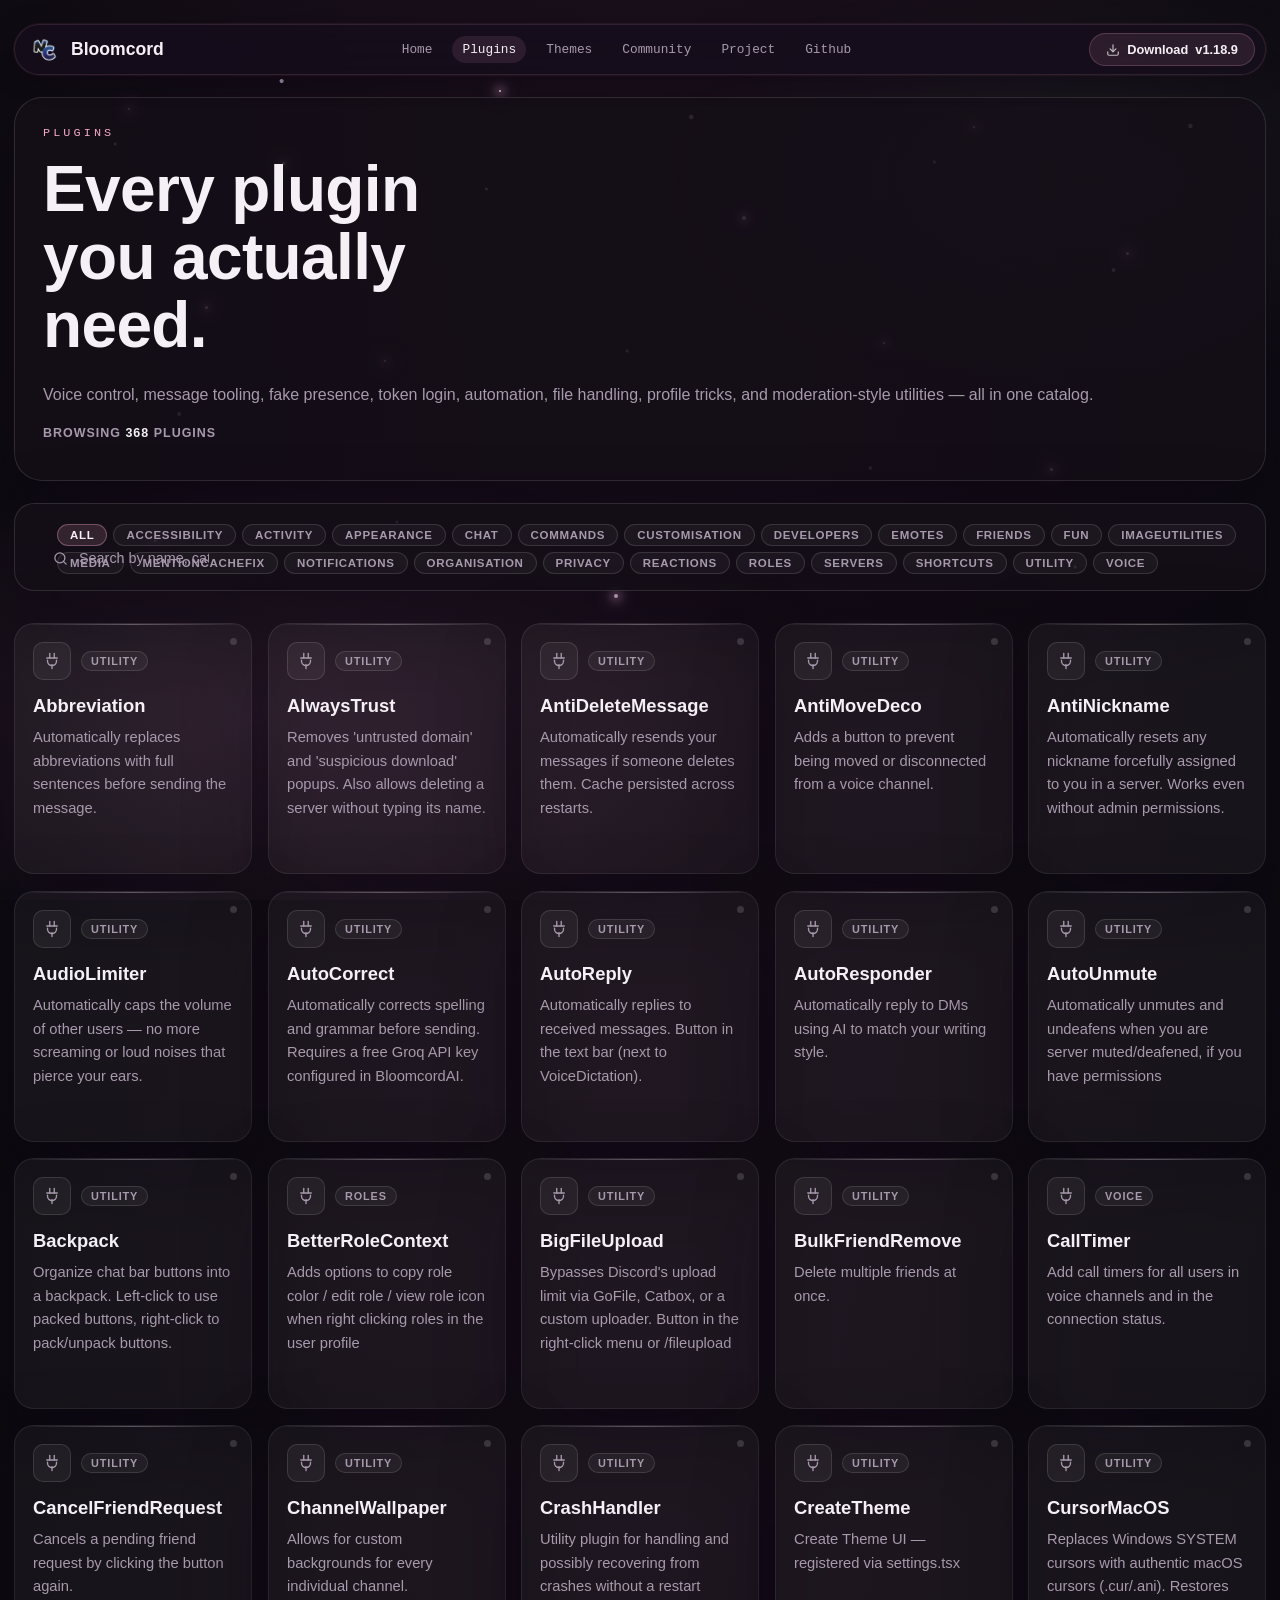
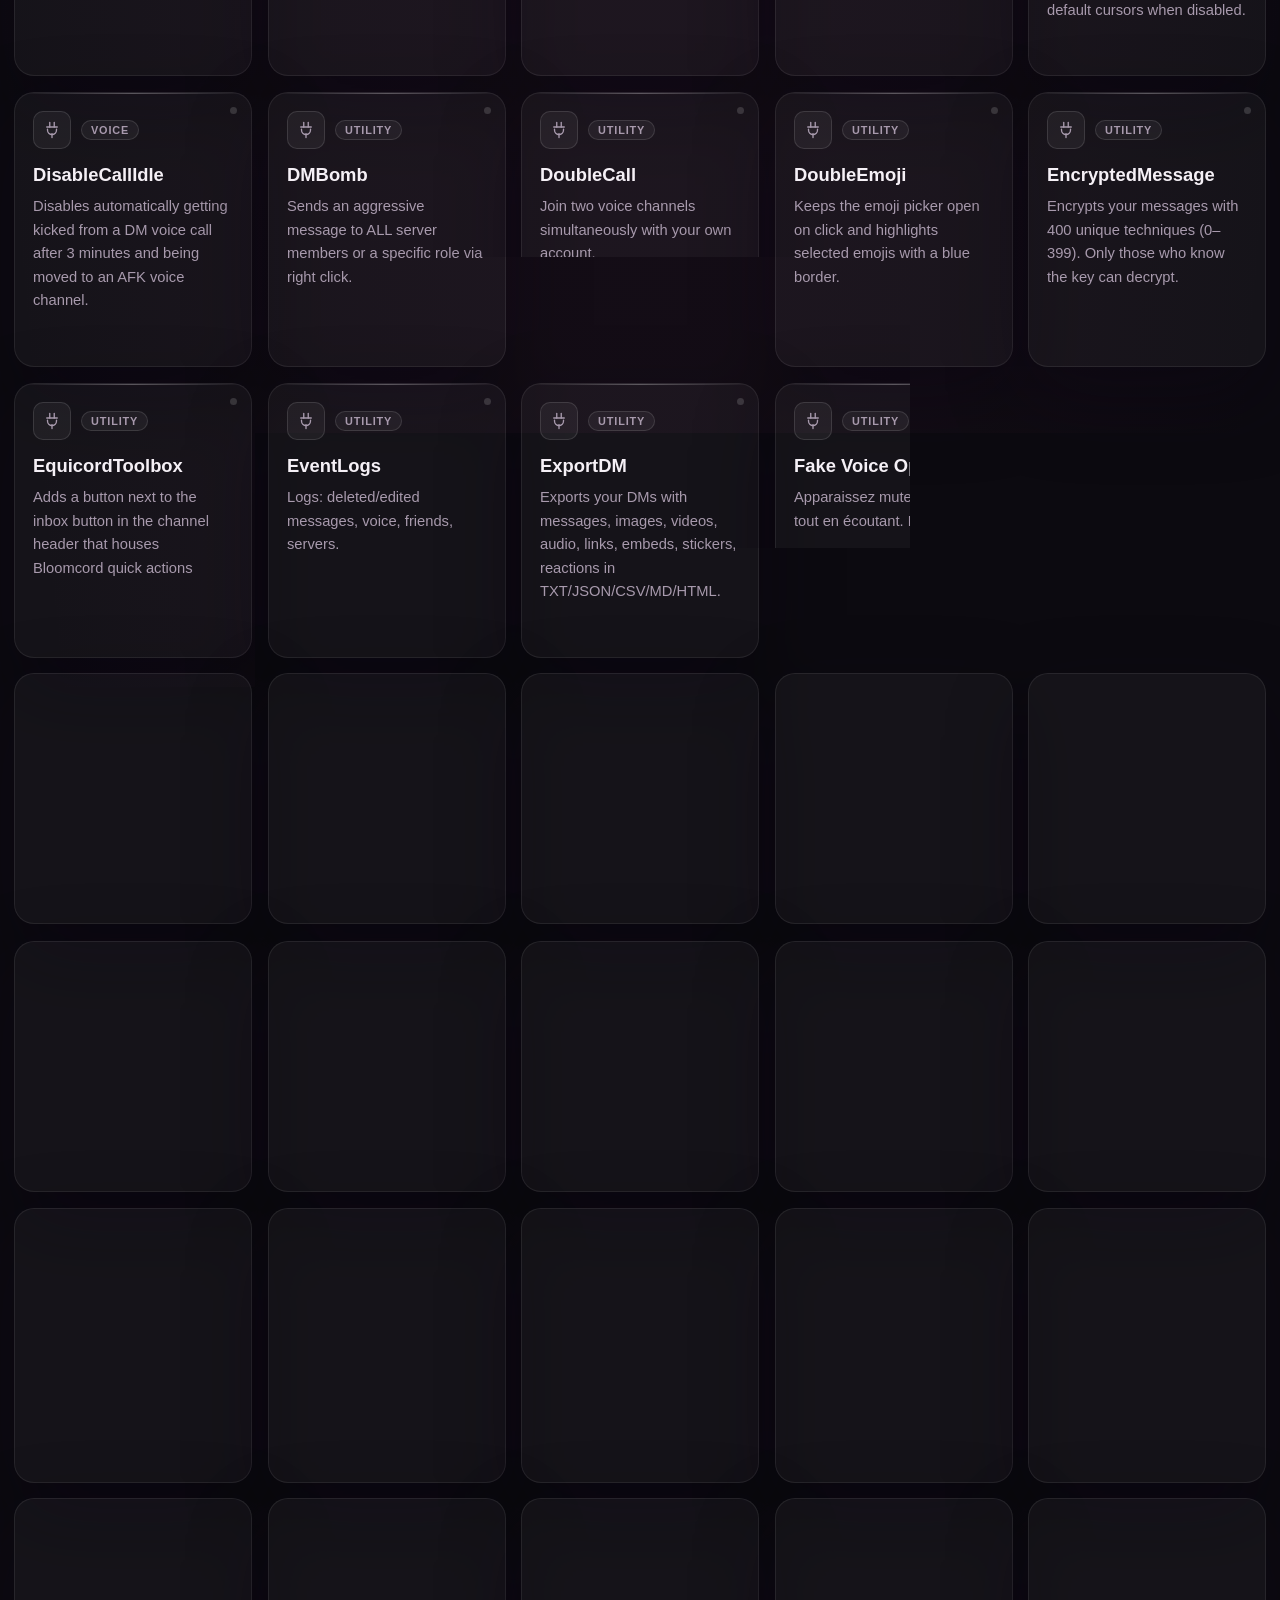
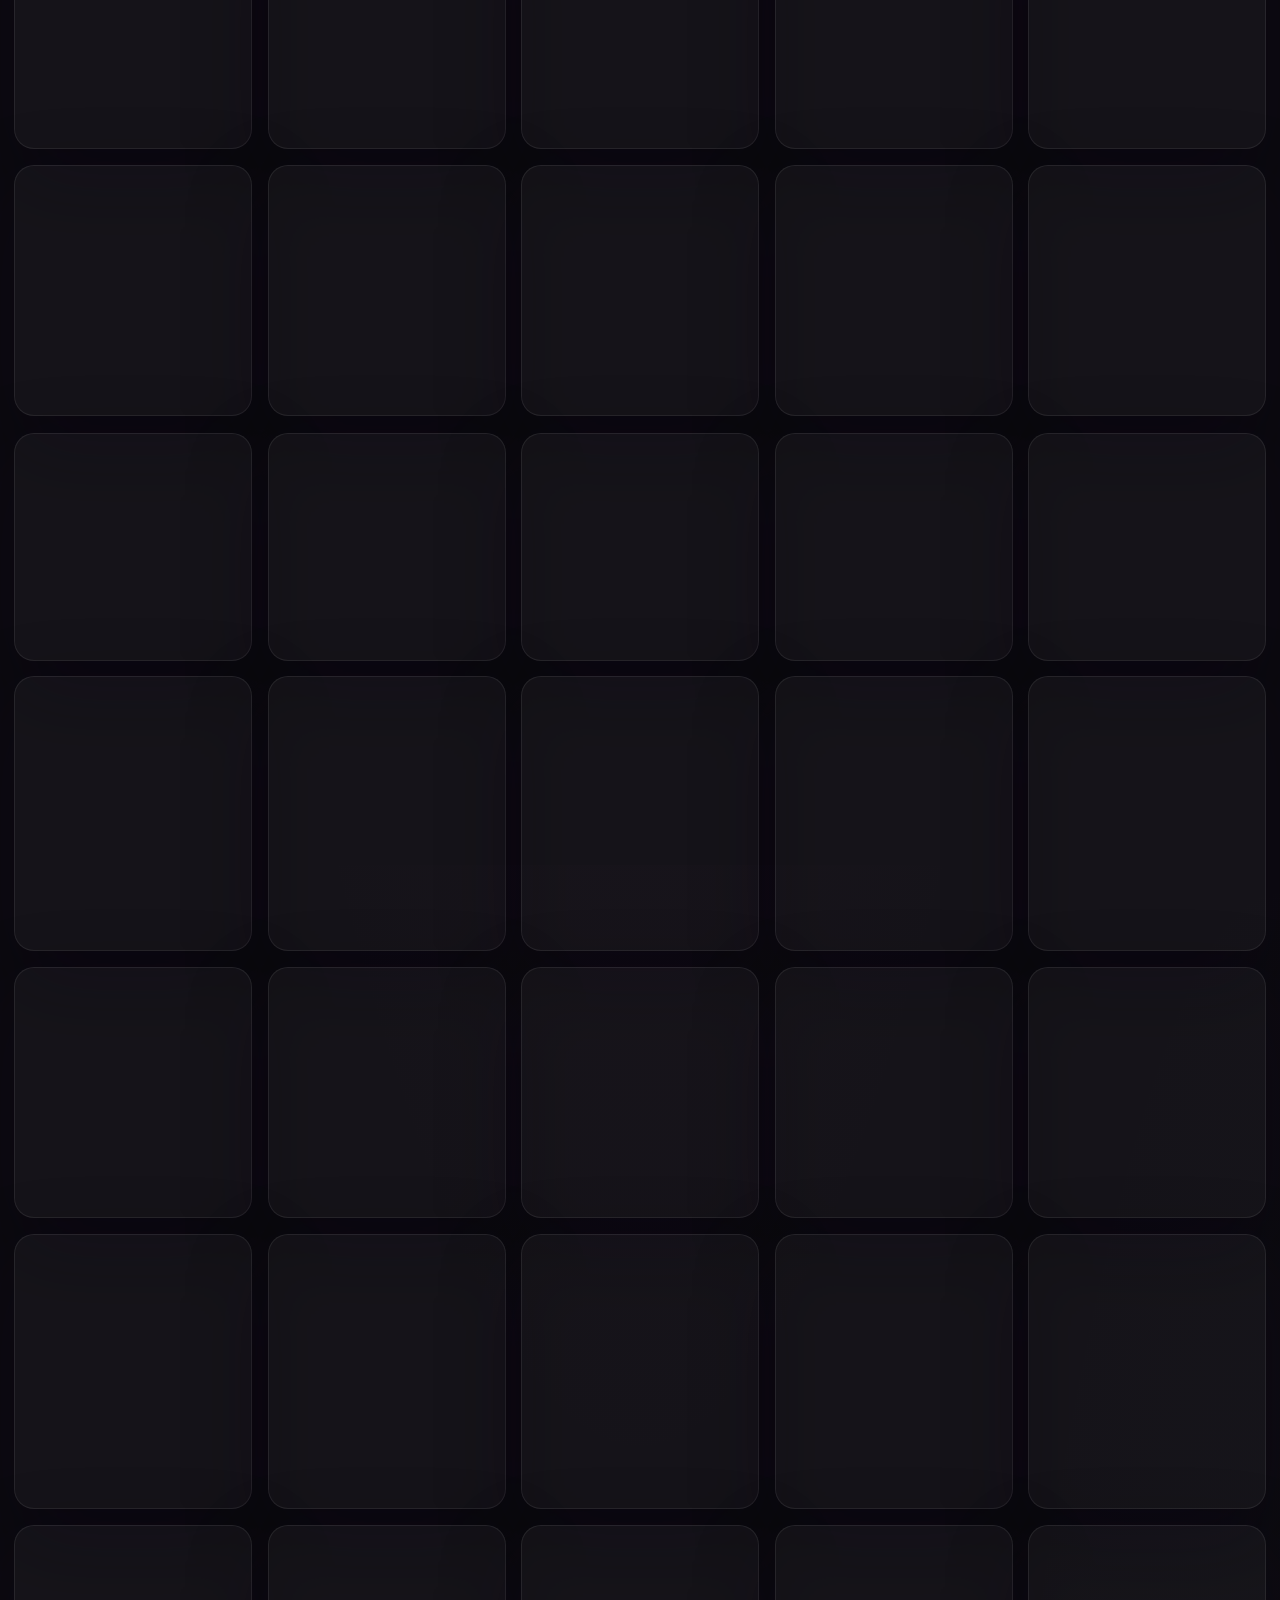
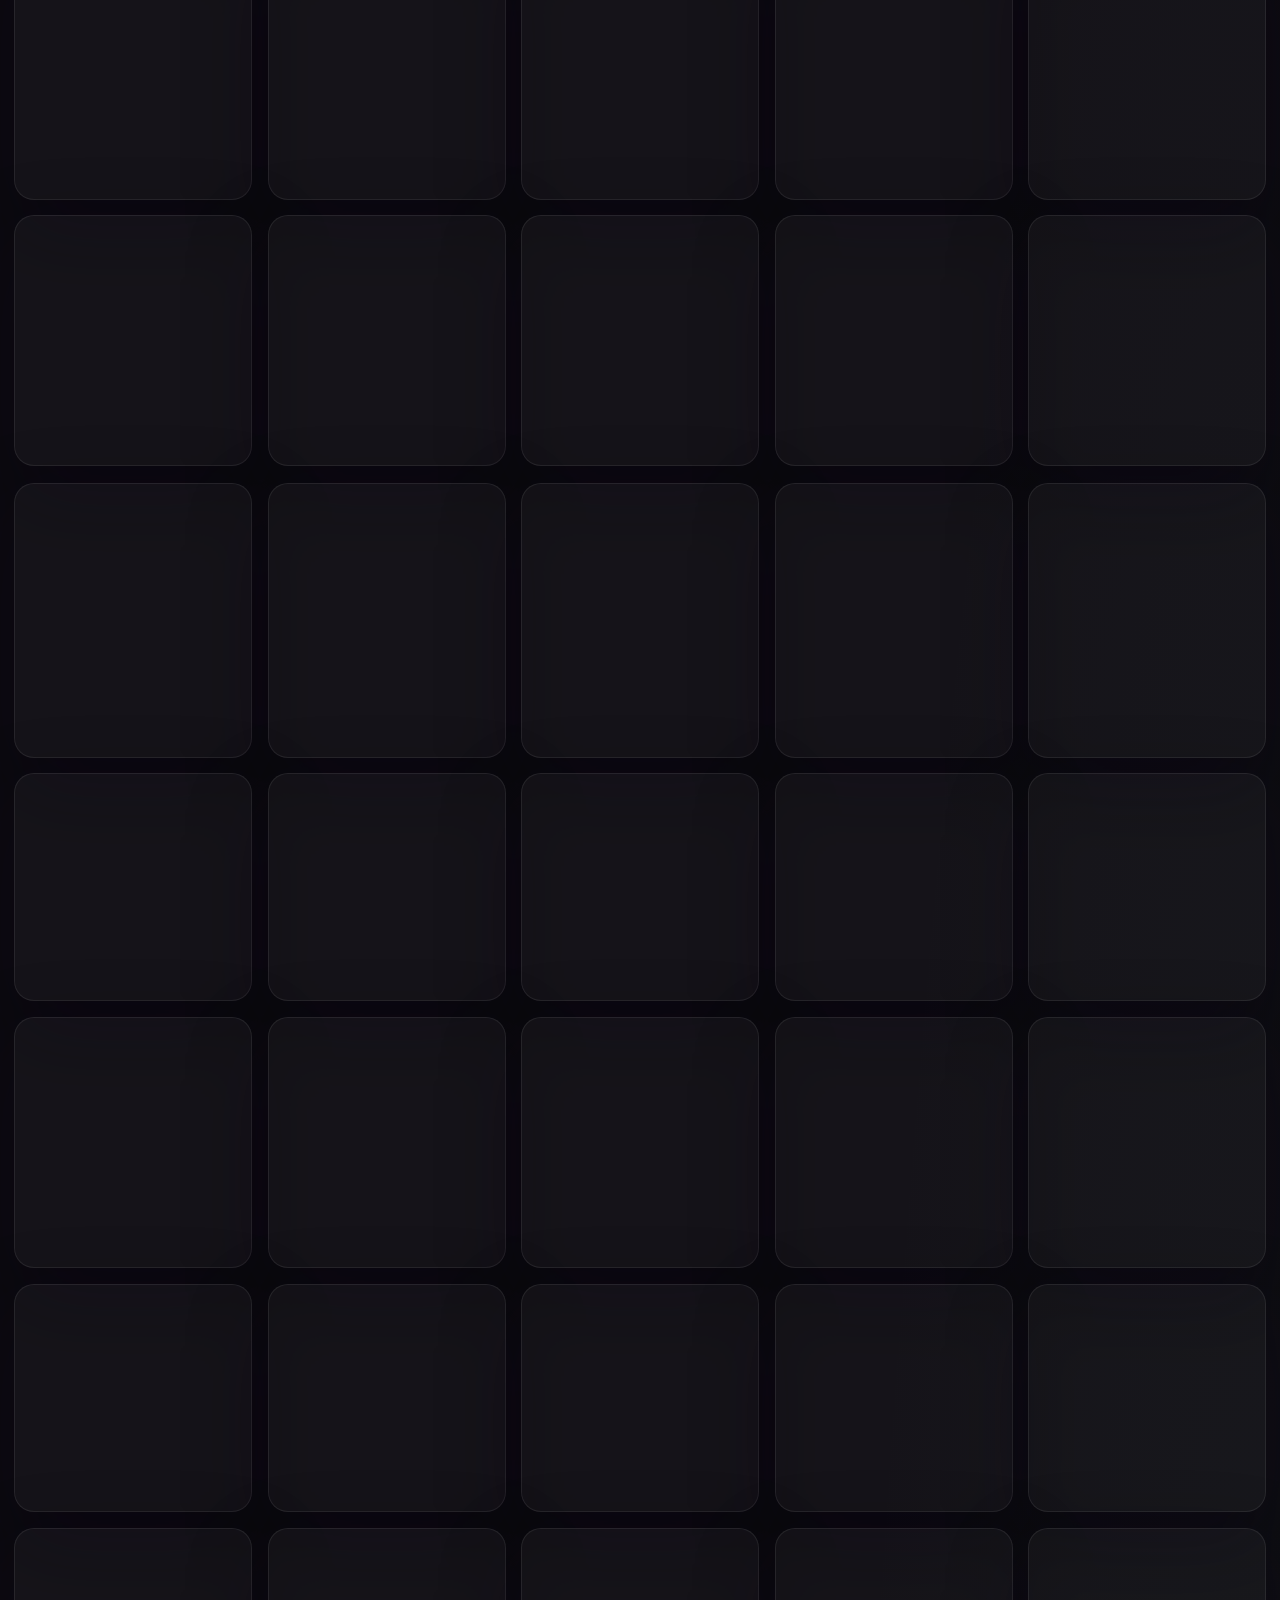
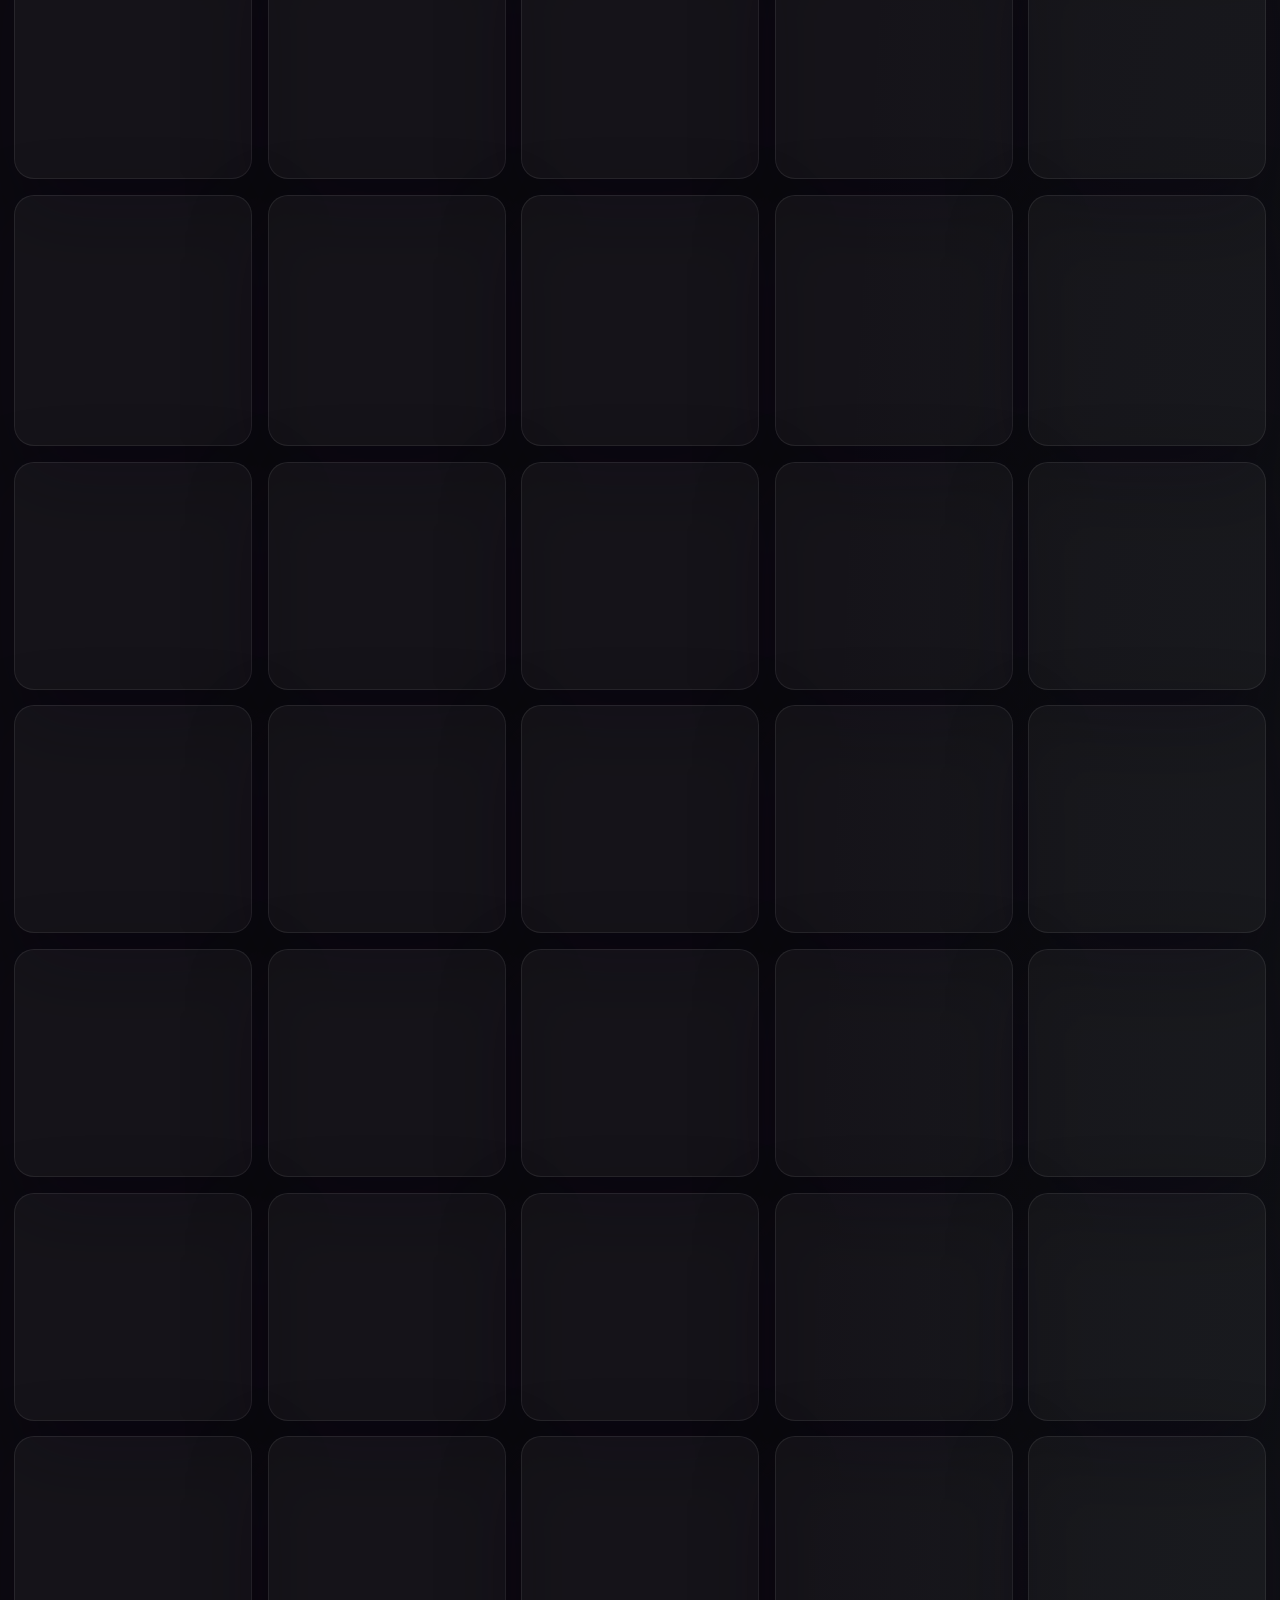
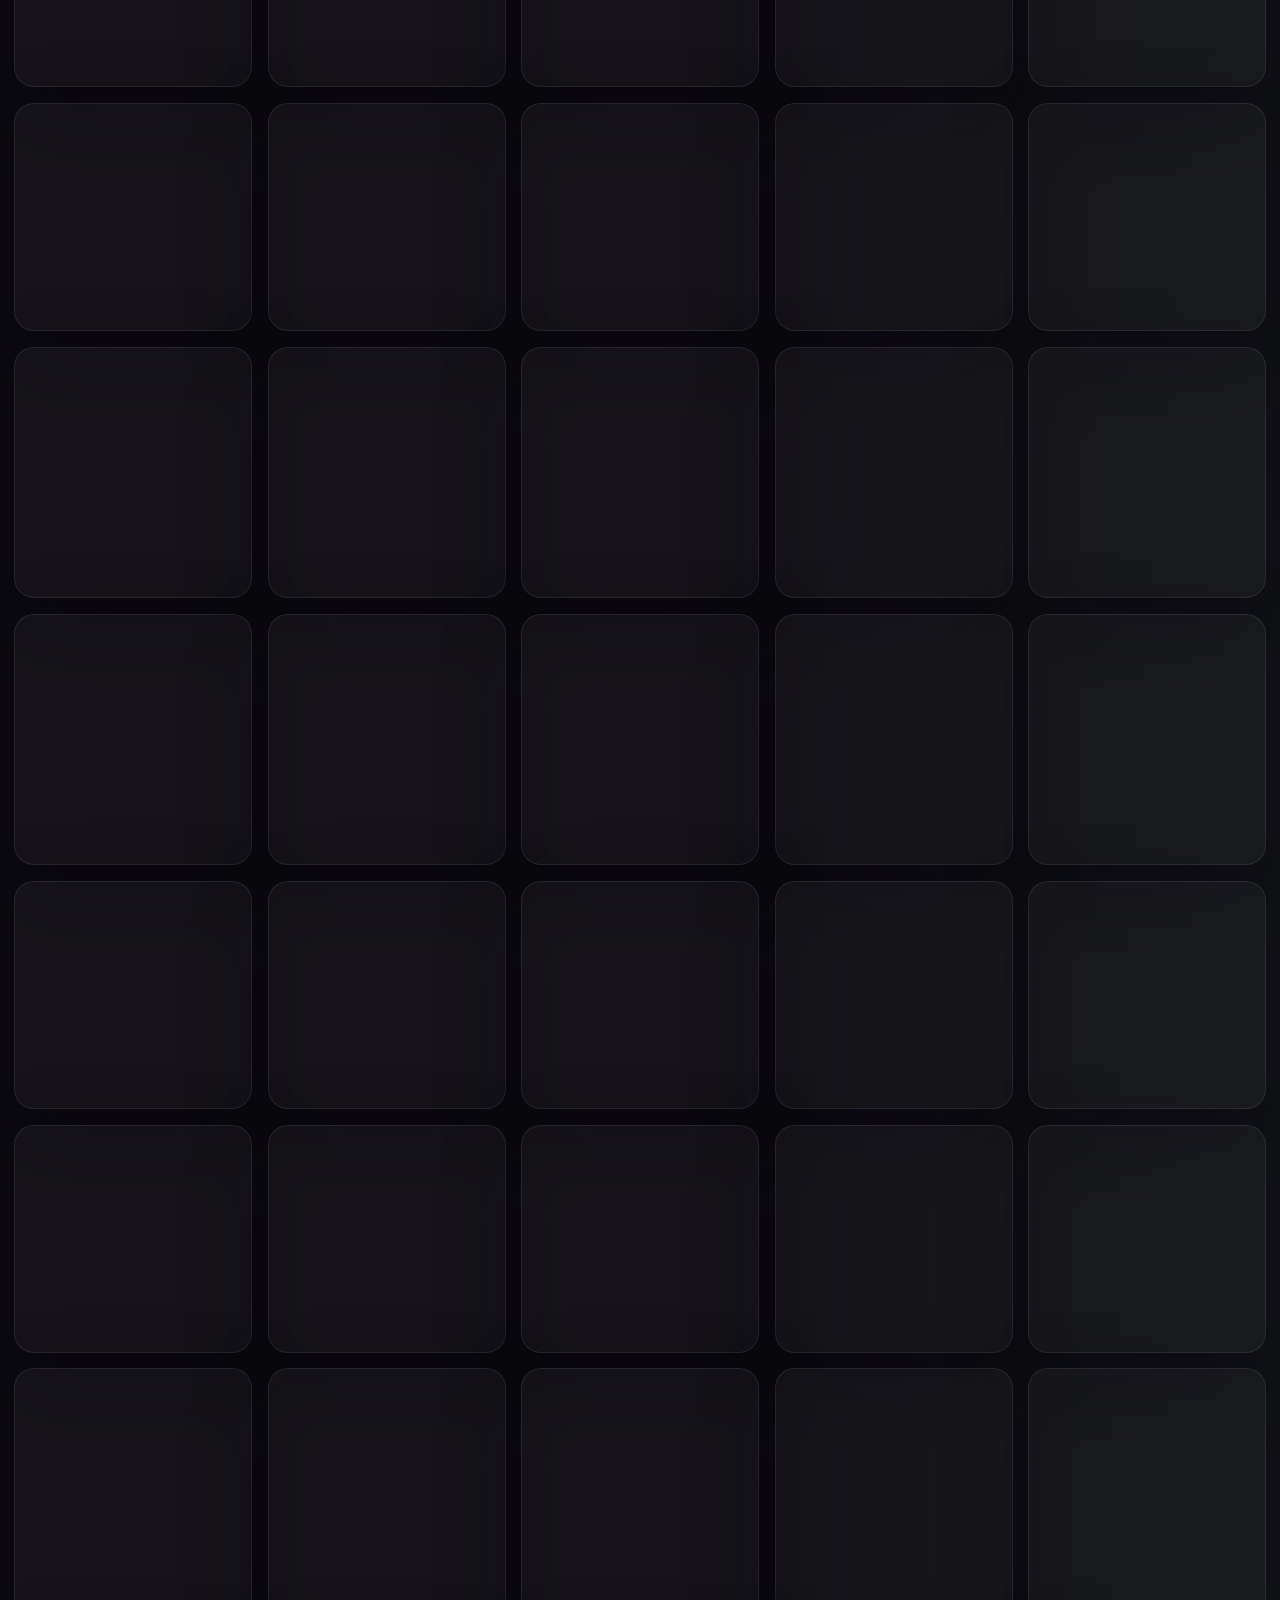
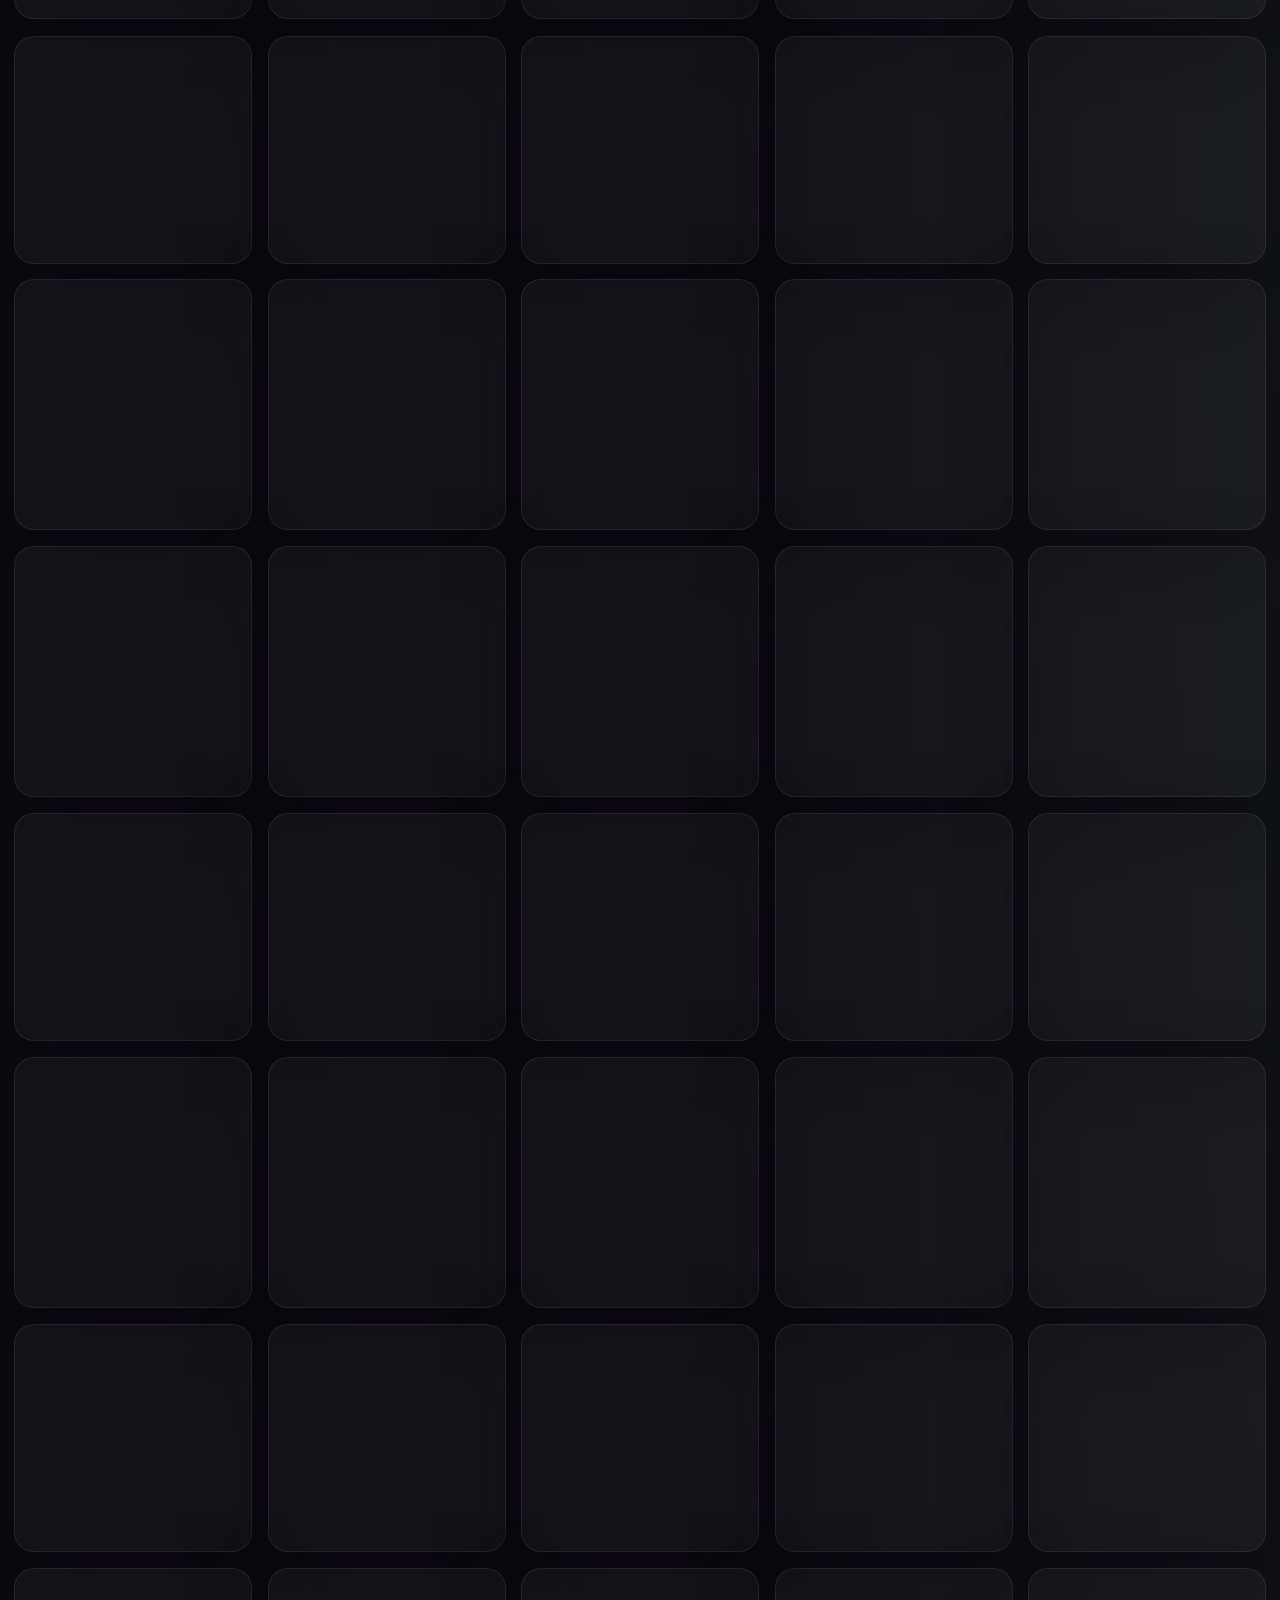
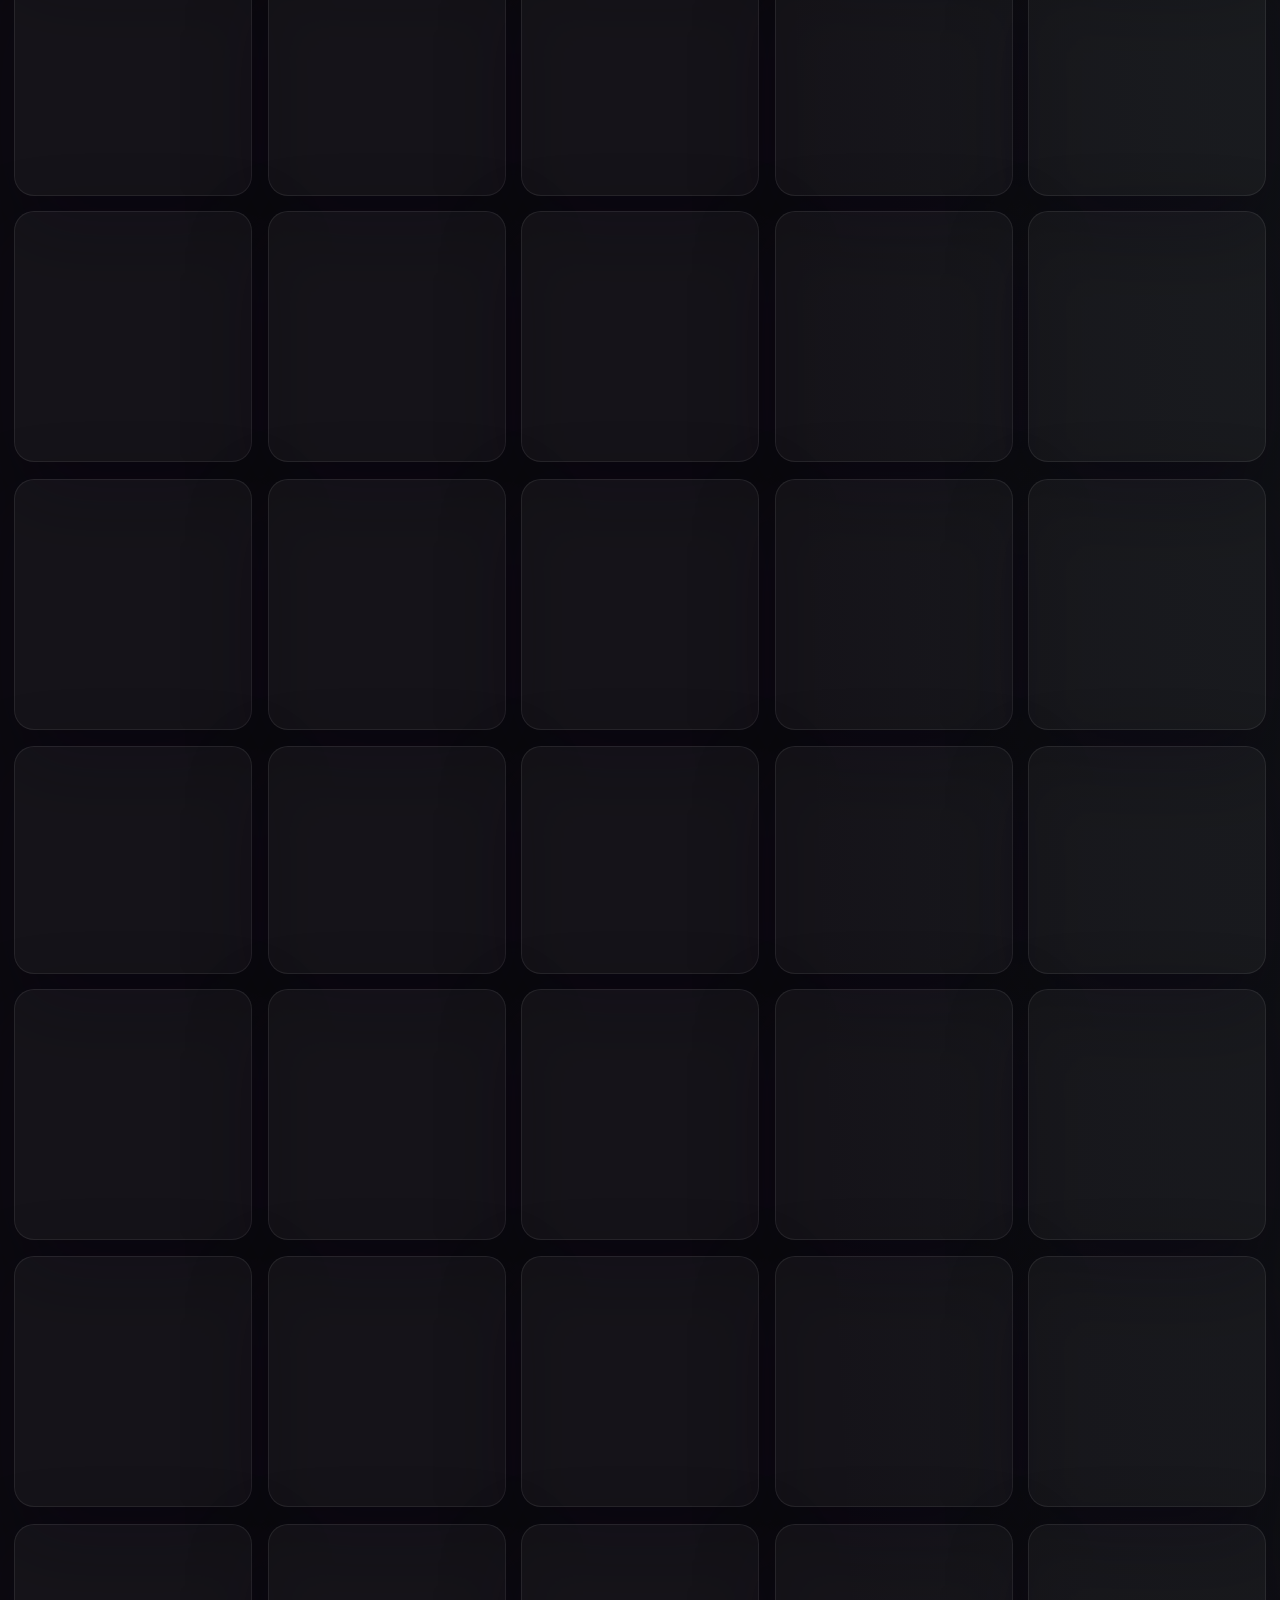
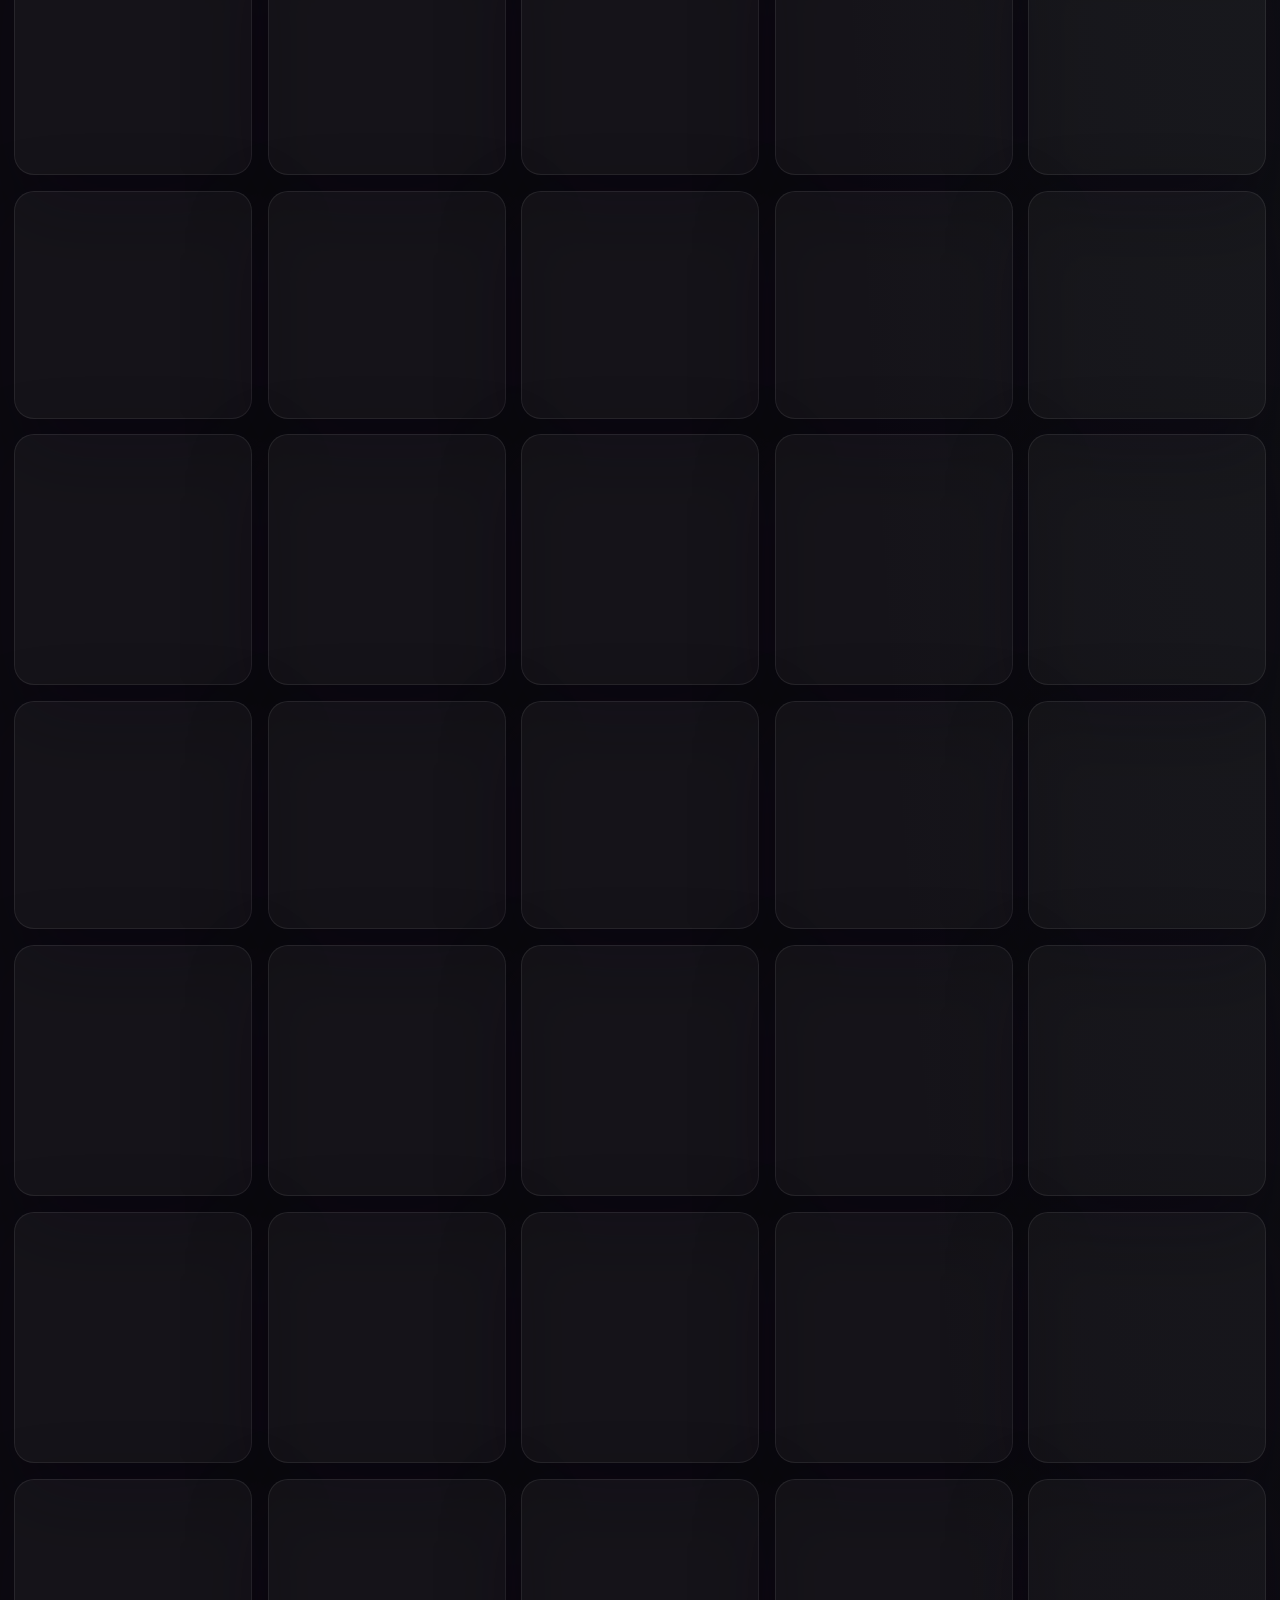
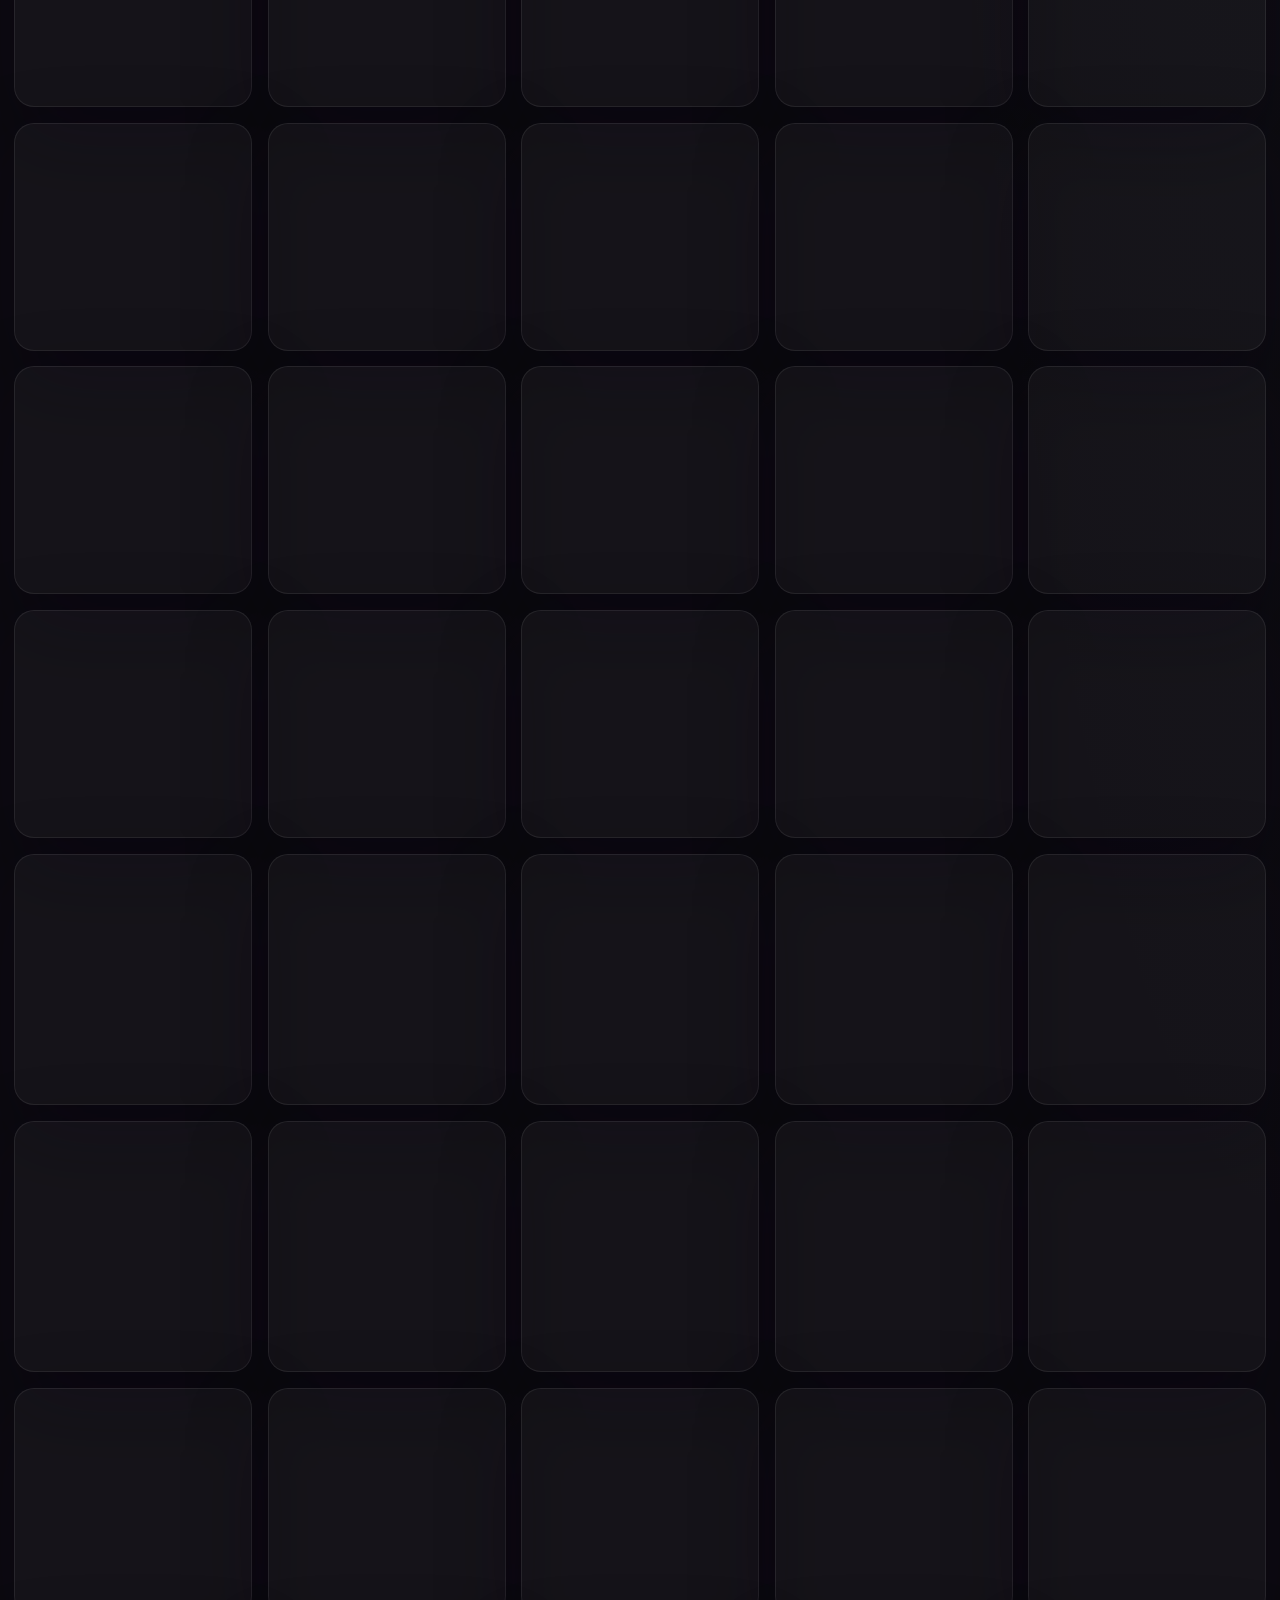
==== plugins.html @ 171404c5 "Add files via upload" ====
<!DOCTYPE html>
<html lang="en">
<head>
  <meta charset="utf-8">
  <meta name="viewport" content="width=device-width, initial-scale=1">
  <title>Plugins — Bloomcord</title>
  <meta name="description" content="Browse every Bloomcord plugin — voice control, message tooling, automation, and more.">
  <link rel="icon" type="image/png" href="image.png">
  <link rel="stylesheet" href="https://api.fontshare.com/v2/css?f[]=satoshi@300,301,400,401,500,501,700,701,900,901,1,2&f[]=jet-brains-mono@101,200,201,300,301,400,401,500,501,600,601,700,701,800,801,1,2&display=swap">
  <link rel="stylesheet" href="styles.css">
</head>
<body data-page="plugins">
  <div class="home-sky" aria-hidden="true">
    <div class="starfield">
      <span class="star star-1"></span><span class="star star-2"></span><span class="star star-3"></span>
      <span class="star star-4"></span><span class="star star-5"></span><span class="star star-6"></span>
      <span class="star star-7"></span><span class="star star-8"></span><span class="star star-9"></span>
      <span class="star star-10"></span><span class="star star-11"></span><span class="star star-12"></span>
    </div>
  </div>

  <div class="site-shell">
    <header class="site-header glass">
      <a href="index.html" class="brand">
        <img class="brand-mark" src="image.png" alt="Bloomcord logo" width="28" height="28">
        <span>Bloomcord</span>
      </a>
      <nav class="main-nav">
        <a href="index.html">Home</a>
        <a href="plugins.html" class="is-active">Plugins</a>
        <a href="themes.html">Themes</a>
        <a href="community.html">Community</a>
        <a href="project.html">Project</a>
        <a href="github.html">Github</a>
      </nav>
      <a href="downloads/bloomcord-Installer.exe" download="bloomcord-Installer.exe" class="header-download-btn">
        <svg width="14" height="14" viewBox="0 0 24 24" fill="none" stroke="currentColor" stroke-width="2" stroke-linecap="round" stroke-linejoin="round">
          <path d="M21 15v4a2 2 0 0 1-2 2H5a2 2 0 0 1-2-2v-4"></path>
          <polyline points="7 10 12 15 17 10"></polyline>
          <line x1="12" y1="15" x2="12" y2="3"></line>
        </svg>
        Download <span>v1.18.9</span>
      </a>
      <button class="nav-hamburger" aria-label="Open menu" aria-expanded="false"><span></span><span></span><span></span></button>
    </header>

    <div class="mobile-nav-drawer" aria-hidden="true">
      <div class="mobile-nav-backdrop"></div>
      <div class="mobile-nav-panel">
        <div class="mobile-nav-header">
          <a href="index.html" class="brand">
            <img class="brand-mark" src="image.png" alt="Bloomcord logo" width="24" height="24">
            <span>Bloomcord</span>
          </a>
          <button class="mobile-nav-close" aria-label="Close menu">✕</button>
        </div>
        <nav class="mobile-nav-links">
          <a href="index.html">Home</a>
          <a href="plugins.html" class="is-active">Plugins</a>
          <a href="themes.html">Themes</a>
          <a href="community.html">Community</a>
          <a href="project.html">Project</a>
          <a href="github.html">Github</a>
        </nav>
        <a href="downloads/bloomcord-Installer.exe" download="bloomcord-Installer.exe" class="mobile-nav-download">
          <svg width="14" height="14" viewBox="0 0 24 24" fill="none" stroke="currentColor" stroke-width="2.5" stroke-linecap="round" stroke-linejoin="round">
            <path d="M21 15v4a2 2 0 0 1-2 2H5a2 2 0 0 1-2-2v-4"></path>
            <polyline points="7 10 12 15 17 10"></polyline>
            <line x1="12" y1="15" x2="12" y2="3"></line>
          </svg>
          Download <span>v1.18.9</span>
        </a>
      </div>
    </div>

    <main class="page page-plugins" data-reveal>
      <section class="page-hero glass">
        <p class="eyebrow">Plugins</p>
        <h1>Every plugin you actually need.</h1>
        <p class="hero-text">Voice control, message tooling, fake presence, token login, automation, file handling, profile tricks, and moderation-style utilities — all in one catalog.</p>
        <p class="plugin-hero-count" id="plugin-count">Browsing <span>0</span> plugins</p>
      </section>

      <section class="plugin-toolbar glass">
        <div class="plugin-search-wrap">
          <svg width="15" height="15" viewBox="0 0 24 24" fill="none" stroke="currentColor" stroke-width="2" stroke-linecap="round" stroke-linejoin="round" aria-hidden="true">
            <circle cx="11" cy="11" r="8"></circle>
            <line x1="21" y1="21" x2="16.65" y2="16.65"></line>
          </svg>
          <input id="plugin-search" class="plugin-search-input" type="search" placeholder="Search by name, category, or feature…" autocomplete="off">
        </div>
        <div class="plugin-category-filters" id="plugin-filters"></div>
      </section>

      <section class="plugin-grid" id="plugin-grid">
        <article class="plugin-card glass plugin-card-empty">
          <h3>Loading plugins…</h3>
          <p>Fetching the latest list.</p>
        </article>
      </section>
    </main>

    <footer class="site-footer">
      <span>Bloomcord Official WebSite</span>
      <span>Bloomcord. Not affiliated with Discord Inc.</span>
    </footer>
  </div>

  <div class="modal-shell" id="plugin-modal" hidden>
    <div class="modal-backdrop"></div>
    <section class="plugin-detail-modal glass" role="dialog" aria-modal="true" aria-labelledby="plugin-modal-title">
      <button class="modal-close" type="button">Close</button>
      <div class="plugin-detail-modal-glow" aria-hidden="true"></div>
      <div class="plugin-detail-content">
        <div class="plugin-detail-head">
          <span class="feature-chip" id="plugin-modal-category">Utility</span>
          <h2 id="plugin-modal-title">Plugin</h2>
          <p class="hero-text" id="plugin-modal-desc"></p>
        </div>
      </div>
    </section>
  </div>

  <script src="common.js"></script>
  <script src="plugins.js"></script>
</body>
</html>
---- styles.css ----
@import url("https://api.fontshare.com/v2/css?f[]=satoshi@300,301,400,401,500,501,700,701,900,901,1,2&f[]=jet-brains-mono@101,200,201,300,301,400,401,500,501,600,601,700,701,800,801,1,2&display=swap");
:root { color-scheme: dark; --font-sans: "Satoshi",sans-serif; --font-mono: "JetBrains Mono",ui-monospace,SFMono-Regular,Menlo,Monaco,Consolas,"Liberation Mono","Courier New",monospace; --bg: #0c0a10; --surface: rgba(20,14,24,.86); --surface-soft: hsla(320,40%,100%,.04); --surface-dark: rgba(10,8,14,.94); --border: hsla(320,30%,100%,.12); --border-strong: hsla(320,35%,100%,.16); --text: #f5f0f6; --muted: #a89aad; --teal: #f4a8c8; --cyan: #a8d8c0; --pink: #e8b0e0; --violet: #c8a8f0; --bloom-rose: #f078a8; --bloom-lavender: #c8a0f0; --bloom-sage: #8ec9a8; --bloom-coral: #f0a890; --shadow: 0 30px 80px rgba(12,4,18,.42); --radius: 28px; }
* { box-sizing: border-box; }
html { scroll-behavior: smooth; }
body { background: radial-gradient(ellipse 120% 80% at 50% -20%, rgba(120, 48, 100, 0.22), transparent 55%), radial-gradient(ellipse 80% 60% at 100% 50%, rgba(80, 140, 110, 0.08), transparent 50%), var(--bg); color: var(--text); font-family: var(--font-sans); margin: 0px; min-height: 100vh; overflow-x: hidden; overscroll-behavior-y: none; position: relative; }
body::after, body::before { content: ""; inset: 0px; pointer-events: none; position: fixed; z-index: 0; }
body::before { background: radial-gradient(circle at 9% 16%, rgba(255, 220, 240, 0.92) 0px, rgba(255, 220, 240, 0.92) 1px, transparent 2px), radial-gradient(circle at 22% 9%, rgba(240, 210, 255, 0.88) 0px, rgba(240, 210, 255, 0.88) 1.5px, transparent 2.5px), radial-gradient(circle at 38% 21%, rgba(255, 235, 245, 0.85) 0px, rgba(255, 235, 245, 0.85) 1px, transparent 2px), radial-gradient(circle at 54% 13%, rgba(255, 228, 248, 0.95) 0px, rgba(255, 228, 248, 0.95) 1.8px, transparent 2.8px), radial-gradient(circle at 73% 18%, rgba(230, 245, 235, 0.82) 0px, rgba(230, 245, 235, 0.82) 1px, transparent 2px), radial-gradient(circle at 87% 30%, rgba(255, 220, 240, 0.88) 0px, rgba(255, 220, 240, 0.88) 1.4px, transparent 2.4px), radial-gradient(circle at 14% 46%, rgba(248, 228, 255, 0.8) 0px, rgba(248, 228, 255, 0.8) 1.4px, transparent 2.4px), radial-gradient(circle at 31% 58%, rgba(255, 235, 248, 0.9) 0px, rgba(255, 235, 248, 0.9) 1px, transparent 2px), radial-gradient(circle at 49% 39%, rgba(255, 240, 250, 0.82) 0px, rgba(255, 240, 250, 0.82) 1px, transparent 2px), radial-gradient(circle at 68% 52%, rgba(235, 248, 240, 0.78) 0px, rgba(235, 248, 240, 0.78) 1.2px, transparent 2.2px), radial-gradient(circle at 84% 63%, rgba(255, 225, 245, 0.86) 0px, rgba(255, 225, 245, 0.86) 1px, transparent 2px), radial-gradient(circle at 93% 14%, rgba(255, 230, 250, 0.92) 0px, rgba(255, 230, 250, 0.92) 1.7px, transparent 2.7px); opacity: 0.75; }
body::after { background: radial-gradient(ellipse 70% 50% at 20% 80%, rgba(200, 120, 180, 0.12), transparent 60%), radial-gradient(ellipse 60% 45% at 85% 20%, rgba(140, 200, 160, 0.08), transparent 55%); }
.aurora, .backdrop-grid, .fx-canvas { display: none; }
.fx-canvas, .home-sky { display: block; }
a, button, input, select { font: inherit; }
.backdrop-grid, .fx-canvas { inset: 0px; pointer-events: none; position: fixed; }
.aurora { pointer-events: none; position: absolute; }
.fx-canvas { opacity: 1; transform: translateZ(0px); z-index: 0; }
.sparkle-canvas { inset: 0px; pointer-events: none; position: fixed; z-index: 0; }
.backdrop-grid { background-image: linear-gradient(rgba(244, 168, 200, 0.04) 1px, transparent 0px), linear-gradient(90deg, rgba(200, 168, 240, 0.035) 1px, transparent 0px); background-size: 48px 48px; mask-image: radial-gradient(circle, rgb(0, 0, 0), transparent 82%); z-index: 0; }
.aurora-wrap { inset: 0px; overflow: hidden; pointer-events: none; position: fixed; z-index: 0; }
.aurora { animation: 14s ease-in-out 0s infinite alternate none running floatAurora; border-radius: 999px; inset: auto; opacity: 0.85; z-index: 0; }
.aurora-a { animation: 16s ease-in-out 0s infinite alternate none running floatAurora; background: radial-gradient(circle, rgba(180, 72, 130, 0.5) 0px, rgba(120, 48, 100, 0.18) 45%, transparent 75%); height: 700px; left: -160px; top: -180px; width: 700px; }
.aurora-a, .aurora-c { display: block !important; }
.aurora-c { animation-delay: -10s; background: radial-gradient(circle, rgba(100, 160, 130, 0.42), transparent 70%); bottom: -80px; height: 480px; left: 28%; width: 480px; }
.home-sky { inset: 0px; overflow: hidden; pointer-events: none; position: fixed; z-index: 0; }
.starfield { inset: 0px; }
.star, .starfield { position: absolute; }
.star { animation: 3s ease-in-out 0s infinite normal none running twinkle; background: rgba(255, 228, 245, 0.95); border-radius: 999px; box-shadow: rgba(244, 168, 200, 0.75) 0px 0px 10px 2px, rgba(200, 168, 240, 0.35) 0px 0px 18px 4px; will-change: opacity; }
.star-1 { height: 2px; left: 10%; top: 12%; width: 2px; }
.star-2 { animation-delay: -1.4s; height: 3px; left: 22%; top: 18%; width: 3px; }
.star-3 { animation-delay: -3.2s; height: 2px; left: 39%; top: 10%; width: 2px; }
.star-4 { animation-delay: -0.8s; height: 4px; left: 58%; top: 24%; width: 4px; }
.star-5 { animation-delay: -2.6s; height: 2px; left: 76%; top: 14%; width: 2px; }
.star-6 { animation-delay: -4.1s; left: 88%; top: 28%; }
.star-6, .star-7 { height: 3px; width: 3px; }
.star-7 { animation-delay: -2.1s; left: 16%; top: 34%; }
.star-8 { animation-delay: -3.8s; left: 30%; top: 40%; }
.star-8, .star-9 { height: 2px; width: 2px; }
.star-9 { animation-delay: -1.1s; left: 69%; top: 38%; }
.star-10 { animation-delay: -5s; height: 3px; left: 82%; top: 52%; width: 3px; }
.star-11 { animation-delay: -2.9s; height: 2px; left: 12%; top: 60%; width: 2px; }
.star-12 { animation-delay: -4.7s; height: 4px; left: 48%; top: 66%; width: 4px; }
.site-shell { margin: 0px auto; padding: 24px 0px 56px; position: relative; width: min(1260px, 100% - 28px); z-index: 1; }
.glass, .glass-dark, .glass-lite { backdrop-filter: blur(22px); border: 1px solid var(--border); box-shadow: var(--shadow); }
.glass { background: var(--surface); }
.glass-dark { background: var(--surface-dark); border-color: var(--border-strong); }
.glass-lite { background: var(--surface-soft); }
.site-header { align-items: center; border-radius: 999px; display: flex; gap: 12px; justify-content: space-between; padding: 8px 10px 8px 16px; position: sticky; top: 10px; transition: transform 0.7s cubic-bezier(0.19, 1, 0.22, 1), opacity 0.7s cubic-bezier(0.19, 1, 0.22, 1); will-change: transform, opacity; z-index: 100; backdrop-filter: blur(28px) !important; background: rgba(22, 14, 28, 0.84) !important; border-color: rgba(244, 168, 200, 0.12) !important; box-shadow: rgba(12, 4, 18, 0.36) 0px 4px 24px, rgba(244, 168, 200, 0.08) 0px 0px 0px 1px !important; }
.site-header.is-hidden { filter: blur(10px); opacity: 0; pointer-events: none; transform: translateY(-60px) scale(0.92); }
.header-download-btn { align-items: center; background: rgba(244, 168, 200, 0.1); border: 1px solid rgba(244, 168, 200, 0.22); border-radius: 999px; color: var(--text); display: inline-flex; font-size: 0.8rem; font-weight: 600; gap: 7px; padding: 8px 16px; text-decoration: none; transition: background 0.16s, border-color 0.16s, transform 0.16s; white-space: nowrap; }
.header-download-btn:hover { background: rgba(244, 168, 200, 0.18); border-color: rgba(244, 168, 200, 0.38); transform: translateY(-1px); }
.header-download-btn svg { flex-shrink: 0; opacity: 0.75; }
.brand { align-items: center; color: var(--text); display: inline-flex; font-family: var(--font-sans); font-size: 1.1rem; font-weight: 800; gap: 12px; text-decoration: none; }
.brand-mark { border-radius: 6px; display: block; height: 28px; object-fit: contain; width: 28px; }
.main-nav { align-items: center; display: flex; flex-wrap: wrap; gap: 10px; }
.console-label, .counter-card span, .counter-card strong, .download-card small, .eyebrow, .feature-chip, .header-status, .inline-status, .main-nav a, .metric-card span, .seeded-creds, .site-footer, .stack-chip, .timeline-date, .user-meta { font-family: var(--font-mono); }
.main-nav a { border-radius: 999px; color: var(--muted); font-size: 0.8rem; padding: 6px 10px; text-decoration: none; transition: background 0.18s, color 0.18s; }
.main-nav a.is-active, .main-nav a:hover { background: rgba(244, 168, 200, 0.1); color: var(--text); }
.header-status { background: rgba(200, 168, 240, 0.12); border-radius: 999px; color: var(--teal); font-size: 0.74rem; padding: 9px 12px; }
.page { padding-top: 22px; }
[data-reveal] { opacity: 0; transform: translateY(32px); transition: opacity 1.4s cubic-bezier(0.22, 1, 0.36, 1), transform 1.4s cubic-bezier(0.22, 1, 0.36, 1); will-change: opacity, transform; }
[data-reveal].revealed { opacity: 1; transform: translateY(0px); }
[data-stagger] { opacity: 0; transform: translateY(32px); transition: opacity 1.4s cubic-bezier(0.22, 1, 0.36, 1), transform 1.4s cubic-bezier(0.22, 1, 0.36, 1); will-change: opacity, transform; }
[data-stagger].revealed { opacity: 1; transform: translateY(0px); }
[data-stagger]:first-child { transition-delay: 0ms; }
[data-stagger]:nth-child(2) { transition-delay: 0.25s; }
[data-stagger]:nth-child(3) { transition-delay: 0.5s; }
[data-stagger]:nth-child(4) { transition-delay: 0.75s; }
[data-stagger]:nth-child(5) { transition-delay: 1s; }
[data-stagger]:nth-child(6) { transition-delay: 1.25s; }
[data-stagger]:nth-child(7) { transition-delay: 1.5s; }
[data-stagger]:nth-child(8) { transition-delay: 1.75s; }
.word-reveal { display: inline-block; opacity: 0; transform: translateY(20px); transition-behavior: normal, normal; transition-duration: 1.2s, 1.2s; transition-timing-function: cubic-bezier(0.16, 1, 0.3, 1), cubic-bezier(0.16, 1, 0.3, 1); transition-property: opacity, transform; transition-delay: calc(var(--wi)*.12s); will-change: opacity, transform; }
.word-reveal.revealed { opacity: 1; transform: translateY(0px); }
.auth-panel, .callout-panel, .community-card, .feature-column, .hero-home, .info-card, .page-hero, .spotlight-card, .stack-column, .timeline-panel { border-radius: var(--radius); }
.hero-home { display: grid; gap: 22px; grid-template-columns: 1.08fr 0.92fr; min-height: 560px; padding: 28px; }
.moon-hero { align-items: center; background: none; border: 0px; box-shadow: none; display: flex; flex-direction: column; gap: 6px; justify-content: center; min-height: calc(-180px + 100vh); padding: 40px 24px 64px; position: relative; text-align: center; }
.page-hero { padding: 28px; }
.hero-copy, .page-hero { display: flex; flex-direction: column; justify-content: center; }
.hero-copy-centered { align-items: center; position: relative; width: min(100%, 920px); z-index: 1; }
.hero-eyebrow-marquee { background: transparent; border: 1px solid rgba(255, 255, 255, 0.08); border-radius: 999px; box-shadow: none; margin: 0px 0px 16px; mask-image: linear-gradient(90deg, transparent, rgb(0, 0, 0) 15%, rgb(0, 0, 0) 85%, transparent); overflow: hidden; padding: 6px 20px; width: min(100%, 540px); }
.hero-eyebrow-marquee-track { animation: 18s linear 0s infinite normal none running heroMarquee; display: flex; min-width: 100%; width: max-content; will-change: transform; }
.hero-eyebrow-copy { flex: 0 0 auto; padding-right: 3rem; white-space: nowrap; }
.hero-eyebrow-copy, .hero-eyebrow-marquee, .hero-home-subtitle, .hero-runtime .console-label, .hero-runtime h2 { font-family: var(--font-sans); }
.hero-eyebrow-marquee { font-size: 0.65rem; font-weight: 500; letter-spacing: 0.24em; opacity: 0.8; text-transform: uppercase; }
.hero-home-subtitle { font-weight: 500; margin-top: 0px; max-width: 760px; }
.hero-app-frame { border-radius: 18px 18px 0px 0px; box-shadow: rgba(0, 0, 0, 0.5) 0px -4px 60px, rgba(255, 255, 255, 0.07) 0px 0px 0px 1px; margin: 16px auto 0px; mask-image: linear-gradient(rgb(0, 0, 0) 30%, transparent); overflow: hidden; position: relative; width: min(1100px, 100%); }
.hero-app-frame::after { display: none; }
.hero-app-screenshot { border-radius: 18px 18px 0px 0px; display: block; height: auto; object-fit: cover; width: 100%; }
.console-label, .eyebrow, .feature-chip, .stack-chip, .team-group-title { font-size: 0.74rem; letter-spacing: 0.26em; margin: 0px 0px 16px; text-transform: uppercase; }
.team-group-title { display: block; font-size: 1.1rem; font-weight: 800; letter-spacing: 0.05em; margin: 48px 0px 24px; }
.role-owner { color: rgb(163, 112, 247) !important; text-shadow: rgba(163, 112, 247, 0.4) 0px 0px 25px; }
.role-team { color: rgb(62, 130, 247) !important; text-shadow: rgba(62, 130, 247, 0.4) 0px 0px 25px; }
.role-mod { color: rgb(241, 196, 15) !important; text-shadow: rgba(241, 196, 15, 0.4) 0px 0px 25px; }
.role-helper { color: rgb(46, 204, 113) !important; text-shadow: rgba(46, 204, 113, 0.4) 0px 0px 25px; }
.role-contributor { color: rgb(255, 133, 255) !important; text-shadow: rgba(255, 133, 255, 0.4) 0px 0px 25px; }
.hero-eyebrow-marquee { margin: 0px 0px 4px; }
.console-label, .eyebrow, .feature-chip, .stack-chip { color: var(--teal); }
.callout-panel h2, .community-card h3, .console-main h2, .download-card h3, .hero-copy h1, .info-card h3, .page-hero h1, .section-copy h2, .section-copy h3, .spotlight-card h3, .user-head h4 { font-family: var(--font-sans); letter-spacing: -0.01em; line-height: 1.06; margin: 0px; }
.hero-copy h1 { font-size: clamp(3rem, 7vw, 5.6rem); max-width: 10ch; }
.hero-copy-centered h1 { font-size: clamp(3rem, 7vw, 5.6rem); letter-spacing: -0.02em; max-width: none; }
.page-hero h1, .section-copy h2 { font-size: clamp(2.4rem, 5vw, 4.4rem); max-width: 12ch; }
.callout-panel h2, .section-copy h3 { font-size: clamp(1.8rem, 3vw, 2.4rem); }
.auth-form span, .callout-panel p, .community-card p, .console-main p, .download-card p, .download-card small, .feature-card p, .hero-text, .info-card p, .inline-status, .seeded-creds, .site-footer, .spotlight-card p, .stack-item p, .timeline-item p, .user-card small { color: var(--muted); }
.callout-panel p, .community-card p, .console-main p, .download-card p, .feature-card p, .hero-text, .info-card p, .spotlight-card p, .stack-item p, .timeline-item p { font-size: 1rem; line-height: 1.78; margin: 22px 0px 0px; }
.button-row, .counter-row, .hero-actions, .user-actions { display: flex; flex-wrap: wrap; gap: 12px; }
.stats-text { align-items: center !important; color: var(--muted) !important; display: flex !important; font-family: var(--font-sans) !important; font-size: 1.1rem !important; gap: 12px !important; justify-content: center !important; letter-spacing: -0.01em !important; margin-top: 2rem !important; }
#stable-downloads { background: linear-gradient(135deg, rgb(255, 210, 230), rgb(200, 168, 240)) text; color: var(--text); font-family: var(--font-sans); font-size: 1.15rem; font-weight: 800; -webkit-text-fill-color: transparent; display: inline-block; text-shadow: rgba(244, 168, 200, 0.2) 0px 0px 24px; vertical-align: middle; }
.stats-text::before { background: linear-gradient(90deg, transparent, rgba(244, 168, 200, 0.35)); }
.stats-text::after, .stats-text::before { content: ""; display: block; height: 1px; width: 24px; }
.stats-text::after { background: linear-gradient(270deg, transparent, rgba(200, 168, 240, 0.35)); }
.counter-value { display: inline-block; min-width: 1.5ch; transition: transform 0.6s cubic-bezier(0.34, 1.56, 0.64, 1); }
.counter-value.counting { transform: scale(1.1); }
.counter-row, .hero-actions { margin-top: 28px; }
.counter-row-centered, .hero-actions-centered { justify-content: center; }
.hero-actions-download { align-items: center; }
.download-cta-block { align-items: center; display: flex; flex-direction: column; gap: 10px; }
.platform-availability { align-items: center; color: rgba(255, 255, 255, 0.45); display: flex; flex-wrap: wrap; font-size: 0.72rem; font-weight: 400; gap: 4px; justify-content: center; line-height: 1; margin: 0px; opacity: 1; }
.platform-availability svg { flex-shrink: 0; opacity: 0.75; }
.stats-text { align-items: center; color: rgba(255, 255, 255, 0.45); display: flex; font-size: 0.72rem; font-weight: 400; gap: 4px; justify-content: center; line-height: 1; margin: -2px 0px 0px; }
.stats-text span { color: rgba(255, 255, 255, 0.85); font-weight: 600; }
.contribute-cta-block { align-items: center; display: flex; flex-direction: column; gap: 10px; }
.button { align-items: center; background: rgba(255, 255, 255, 0.043); border: 1px solid var(--border); border-radius: 999px; color: var(--text); cursor: pointer; display: inline-flex; gap: 8px; justify-content: center; padding: 14px 18px; text-decoration: none; transition: transform 0.18s, border-color 0.18s, background 0.18s; }
.button:hover { border-color: rgba(255, 255, 255, 0.25); transform: translateY(-2px); }
.button-primary { background: linear-gradient(135deg, rgb(255, 200, 220), rgb(220, 180, 248)); border-color: transparent; color: rgb(28, 12, 24); box-shadow: rgba(244, 168, 200, 0.25) 0px 8px 28px; }
.button-secondary { background: rgba(255, 255, 255, 0.08); }
.button-download-windows { background: linear-gradient(135deg, rgb(255, 228, 240), rgb(248, 220, 255)); border-radius: 16px; box-shadow: rgba(180, 72, 130, 0.2) 0px 10px 30px; color: rgb(28, 12, 24); min-width: 246px; padding: 16px 26px; }
.button-download-windows:hover { background: linear-gradient(135deg, rgb(255, 240, 248), rgb(255, 255, 255)); border-color: transparent; }
.button-contribute-hero { background: rgba(255, 255, 255, 0.08); border-color: rgba(255, 255, 255, 0.12); border-radius: 16px; box-shadow: rgba(0, 0, 0, 0.18) 0px 10px 30px; justify-content: center; min-width: 246px; padding: 16px 26px; }
.button-contribute-hero:hover { background: rgba(255, 255, 255, 0.12); }
.modal-shell { display: grid; inset: 0px; padding: 28px; place-items: center; position: fixed; z-index: 120; }
.modal-shell[hidden] { display: none; }
.modal-backdrop { backdrop-filter: blur(14px); background: radial-gradient(circle at 50% 20%, rgba(244, 168, 200, 0.12), transparent 24%), rgba(8, 4, 12, 0.78); inset: 0px; position: absolute; }
.modal-shell:not([hidden]) .modal-backdrop { animation: 0.22s ease 0s 1 normal forwards running modalFadeIn; }
.contribute-modal { background: linear-gradient(rgba(14, 14, 16, 0.98), rgba(8, 8, 10, 0.96)); border: 1px solid rgba(255, 255, 255, 0.12); border-radius: 34px; box-shadow: rgba(0, 0, 0, 0.46) 0px 38px 120px; max-height: min(92vh, 920px); overflow: auto; padding: 24px; position: relative; width: min(1040px, -32px + 100vw); z-index: 1; }
.modal-shell:not([hidden]) .contribute-modal { animation: 0.28s cubic-bezier(0.2, 0.9, 0.2, 1) 0s 1 normal forwards running modalPopIn; }
.contribute-modal-glow { background: radial-gradient(circle, rgba(244, 168, 200, 0.22), rgba(200, 168, 240, 0.08) 40%, transparent 68%); border-radius: 50%; filter: blur(26px); height: 220px; inset: 0px auto auto 50%; pointer-events: none; position: absolute; transform: translateX(-50%); width: min(540px, 86vw); }
.contribute-modal-grid, .contribute-modal-head, .contribute-modal-status { position: relative; z-index: 1; }
.contribute-modal-head { margin-bottom: 10px; max-width: 640px; }
.contribute-modal-head h2 { font-family: var(--font-sans); font-size: clamp(1.6rem, 4vw, 2.6rem); line-height: 0.95; margin: 8px 0px 6px; }
.contribute-modal-status { align-items: center; background: rgba(255, 255, 255, 0.06); border: 1px solid rgba(255, 255, 255, 0.1); border-radius: 999px; color: rgba(255, 255, 255, 0.86); display: inline-flex; margin-bottom: 14px; min-height: 36px; padding: 8px 12px; }
.contribute-modal-grid { display: grid; gap: 12px; grid-template-columns: repeat(3, minmax(0px, 1fr)); }
.contribute-copy-card { background: linear-gradient(rgba(255, 255, 255, 0.05), rgba(255, 255, 255, 0.03)); border: 1px solid rgba(255, 255, 255, 0.08); border-radius: 20px; overflow: hidden; padding: 16px; position: relative; transition: transform 0.18s, border-color 0.18s, background 0.18s; }
.modal-shell:not([hidden]) .contribute-copy-card { animation: 0.32s ease 0s 1 normal forwards running modalCardIn; opacity: 0; transform: translateY(18px) scale(0.985); }
.modal-shell:not([hidden]) .contribute-copy-card:nth-child(2) { animation-delay: 35ms; }
.modal-shell:not([hidden]) .contribute-copy-card:nth-child(3) { animation-delay: 70ms; }
.modal-shell:not([hidden]) .contribute-copy-card:nth-child(4) { animation-delay: 105ms; }
.modal-shell:not([hidden]) .contribute-copy-card:nth-child(5) { animation-delay: 0.14s; }
.modal-shell:not([hidden]) .contribute-copy-card:nth-child(6) { animation-delay: 175ms; }
.contribute-copy-card::before { background: radial-gradient(circle, rgba(255, 255, 255, 0.08), transparent 72%); border-radius: 50%; content: ""; height: 180px; inset: -35% auto auto 50%; opacity: 0; position: absolute; transform: translateX(-50%); transition: opacity 0.18s; width: 180px; }
.contribute-copy-card:hover { background: linear-gradient(rgba(255, 255, 255, 0.07), rgba(255, 255, 255, 0.04)); border-color: rgba(255, 255, 255, 0.16); transform: translateY(-3px); }
.contribute-copy-card.is-copied::before, .contribute-copy-card:hover::before { opacity: 1; }
.contribute-copy-card h3 { font-size: 1.05rem; margin: 10px 0px 4px; }
.contribute-copy-card p { color: var(--muted); font-size: 0.85rem; margin: 0px; }
.contribute-copy-row { align-items: center; display: flex; gap: 10px; justify-content: space-between; margin-top: 12px; }
.contribute-copy-row code { background: rgba(255, 255, 255, 0.055); border: 1px solid rgba(255, 255, 255, 0.07); border-radius: 14px; color: rgba(255, 255, 255, 0.88); display: block; flex: 1 1 0%; font-family: var(--font-mono); font-size: 0.84rem; min-width: 0px; overflow: hidden; padding: 10px 12px; text-overflow: ellipsis; white-space: nowrap; }
.contribute-copy-button { border-radius: 14px; min-width: 102px; padding-inline: 16px; }
.contribute-copy-card.is-copied .contribute-copy-button { background: rgba(255, 255, 255, 0.16); border-color: rgba(255, 255, 255, 0.22); }
.modal-close { background: rgba(255, 255, 255, 0.05); border: 1px solid rgba(255, 255, 255, 0.1); border-radius: 999px; color: rgba(255, 255, 255, 0.86); cursor: pointer; display: inline-flex; margin-bottom: 20px; margin-left: auto; padding: 10px 14px; position: sticky; top: 0px; z-index: 2; }
.modal-close:hover { background: rgba(255, 255, 255, 0.09); }
body.modal-open { overflow: hidden; }
@keyframes modalFadeIn { 
  0% { opacity: 0; }
  100% { opacity: 1; }
}
@keyframes modalPopIn { 
  0% { opacity: 0; transform: translateY(26px) scale(0.97); }
  100% { opacity: 1; transform: translateY(0px) scale(1); }
}
.contribute-logo { height: 18px; position: relative; transform: rotate(-45deg); width: 18px; }
.contribute-heart, .contribute-heart::after, .contribute-heart::before { background: currentcolor; display: block; position: absolute; }
.contribute-heart { border-radius: 2px; height: 12px; left: 3px; top: 6px; width: 12px; }
.contribute-heart::after, .contribute-heart::before { border-radius: 50%; content: ""; height: 12px; width: 12px; }
.contribute-heart::before { left: 0px; top: -6px; }
.contribute-heart::after { left: 6px; top: 0px; }
.windows-logo { display: grid; gap: 2px; grid-template-columns: repeat(2, 8px); grid-template-rows: repeat(2, 8px); }
.windows-logo span { background: rgb(16, 17, 20); display: block; height: 8px; width: 8px; }
.download-availability { color: rgba(255, 255, 255, 0.76); font-size: 0.95rem; margin: 0px; }
.counter-row { align-items: stretch; }
.counter-card { border-radius: 22px; min-width: 190px; padding: 16px; }
.counter-card.alt { background: rgba(255, 255, 255, 0.06); }
.counter-card strong, .metric-card strong { color: var(--text); display: block; font-size: 1.8rem; margin-top: 10px; }
.moon-stage { display: grid; min-height: 520px; place-items: center; position: relative; width: min(100%, 720px); }
.moon-halo { animation: 8s ease-in-out 0s infinite normal none running pulseMoon; aspect-ratio: 1 / 1; background: radial-gradient(circle, rgba(244, 168, 200, 0.28) 0px, rgba(200, 168, 240, 0.14) 28%, rgba(168, 216, 192, 0.06) 56%, transparent 76%); border-radius: 50%; filter: blur(46px); position: absolute; transform: translateZ(0px); width: min(96vw, 630px); will-change: opacity; }
.moon-disc { aspect-ratio: 1 / 1; display: grid; filter: drop-shadow(rgba(244, 168, 200, 0.2) 0px 0px 28px) drop-shadow(rgba(200, 168, 240, 0.22) 0px 0px 88px); place-items: center; position: relative; transform: translateZ(0px); transition: filter 0.22s; width: min(78vw, 420px); z-index: 1; }
.moon-disc, .moon-image { user-select: none; }
.moon-image { display: block; height: 100%; object-fit: contain; pointer-events: none; width: 100%; -webkit-user-drag: none; }
body[data-page="home"] .moon-disc:hover { filter: drop-shadow(rgba(255, 200, 220, 0.28) 0px 0px 36px) drop-shadow(rgba(220, 180, 248, 0.28) 0px 0px 110px); }
.hero-runtime { border-radius: 24px; margin-top: 24px; padding: 18px 20px; width: min(100%, 520px); }
.hero-runtime h2 { font-family: var(--font-sans); font-size: clamp(1.6rem, 4vw, 2.4rem); margin: 6px 0px 0px; }
.hero-runtime p { margin: 10px 0px 0px; }
.hero-metric-grid { grid-template-columns: repeat(auto-fit, minmax(150px, 1fr)); margin: 34px auto 0px; width: min(100%, 920px); }
.hero-console { padding: 16px; }
.console-top { display: flex; gap: 8px; }
.console-top span { background: rgba(255, 255, 255, 0.22); border-radius: 50%; height: 10px; width: 10px; }
.console-main { padding: 18px 4px 6px; }
.console-main h2 { font-size: clamp(2rem, 4vw, 3.2rem); }
.community-grid, .download-grid, .feature-grid, .info-grid, .metric-grid, .plugin-grid, .stack-list, .timeline-panel, .user-list { display: grid; gap: 16px; }
.community-grid .glass, .discord-member-list .glass, .discord-member-list .glass-dark, .plugin-grid .glass, .plugin-grid .glass-dark, .plugin-grid .glass-lite, .proj-grid .glass, .team-grid .glass-dark, .themes-grid .glass, .themes-grid .glass-dark { backdrop-filter: none; }
.metric-grid { grid-template-columns: repeat(2, minmax(0px, 1fr)); margin-top: 14px; }
.community-card, .download-card, .feature-card, .info-card, .inline-status, .metric-card, .plugin-card, .seeded-creds, .stack-item, .timeline-item, .user-card { background: rgba(255, 255, 255, 0.04); border: 1px solid rgba(255, 255, 255, 0.08); border-radius: 22px; padding: 18px; }
.community-grid, .discord-live-grid, .download-grid, .feature-layout, .info-grid, .preview-shell, .preview-toolbar, .spotlight-row { display: grid; gap: 18px; margin-top: 18px; }
.spotlight-row { grid-template-columns: repeat(3, minmax(0px, 1fr)); margin-top: 20px; }
.discord-live-shell, .feature-layout, .team-shell { margin-top: 18px; padding: 22px; }
.team-head { margin: 0px auto; max-width: 720px; text-align: center; }
.team-group { margin-top: 18px; }
.team-group-title { color: rgb(232, 176, 224); font-size: 1.3rem; margin: 0px 0px 14px; text-align: center; }
.team-grid { display: grid; gap: 14px; grid-template-columns: repeat(auto-fit, minmax(200px, 1fr)); justify-content: center; margin: 0px auto; max-width: 960px; }
.team-grid-owner { grid-template-columns: repeat(auto-fit, minmax(200px, 280px)); justify-content: center; }
.team-card { background: rgba(18, 18, 20, 0.85); border: 1px solid rgba(255, 255, 255, 0.08); border-radius: 16px; margin: 0px auto; overflow: hidden; padding: 24px 16px 18px; position: relative; transition: border-color 0.18s, transform 0.18s; width: 100%; }
.team-card:hover { border-color: rgba(255, 255, 255, 0.16); transform: translateY(-2px); }
.team-card::before { display: none; }
.team-card > * { position: relative; z-index: 1; }
.team-avatar-wrap { margin: 0px auto 10px; position: relative; width: 64px; }
.team-avatar { background: rgba(255, 255, 255, 0.06); border: 2px solid rgba(255, 255, 255, 0.1); border-radius: 50%; height: 64px; overflow: hidden; width: 64px; }
.team-avatar-fallback, .team-avatar-image { display: grid; height: 100%; place-items: center; width: 100%; }
.team-avatar-image { object-fit: cover; }
.team-avatar-decoration { height: calc(100% + 24px); inset: -12px; object-fit: contain; pointer-events: none; position: absolute; width: calc(100% + 24px); z-index: 2; }
.team-avatar-fallback { color: rgba(255, 255, 255, 0.92); font-family: var(--font-sans); font-size: 2rem; }
.team-avatar-wrap .discord-status-dot { border: 3px solid rgba(18, 18, 20, 0.95); bottom: 0px; height: 14px; position: absolute; right: 0px; width: 14px; }
.team-card h4 { font-size: 1.1rem; font-weight: 700; margin: 0px; }
.team-card h4, .team-card p, .team-handle, .team-role { text-align: center; }
.team-handle { display: none; }
.team-github-badge { align-items: center; background: rgba(255, 255, 255, 0.08); border: 1px solid rgba(255, 255, 255, 0.15); border-radius: 50%; color: rgba(255, 255, 255, 0.55); display: flex; height: 28px; justify-content: center; position: absolute; right: 12px; text-decoration: none; top: 12px; transition: background 0.2s, color 0.2s, border-color 0.2s; width: 28px; }
.team-github-badge:hover { background: rgba(255, 255, 255, 0.16); border-color: rgba(255, 255, 255, 0.35); color: rgba(255, 255, 255, 0.9); }
.team-role { color: rgba(255, 255, 255, 0.82); display: block; font-size: 0.9rem; font-weight: 700; margin: 6px 0px 0px; }
.team-card p { color: rgba(255, 255, 255, 0.45); font-size: 0.82rem; font-style: italic; line-height: 1.4; margin: 8px auto 0px; max-width: 280px; }
.discord-live-head { max-width: 760px; }
.discord-live-grid { align-items: start; grid-template-columns: 1.05fr 0.95fr 0.95fr; }
.discord-live-card { border-radius: 24px; padding: 20px; }
.discord-live-summary { gap: 18px; }
.discord-live-server { align-items: center; display: flex; gap: 16px; }
.discord-live-server h3 { font-size: 1.4rem; margin: 8px 0px; }
.discord-live-server p { color: var(--muted); line-height: 1.6; margin: 0px; }
.discord-live-icon { background: rgba(255, 255, 255, 0.08); border: 1px solid rgba(255, 255, 255, 0.08); border-radius: 22px; display: grid; flex: 0 0 auto; font-family: var(--font-sans); font-size: 2rem; height: 72px; overflow: hidden; place-items: center; width: 72px; }
.discord-live-icon img { display: block; height: 100%; object-fit: cover; width: 100%; }
.discord-live-metrics { display: grid; gap: 14px; grid-template-columns: repeat(2, minmax(0px, 1fr)); margin: 18px 0px; }
.discord-live-metric { background: rgba(255, 255, 255, 0.04); border: 1px solid rgba(255, 255, 255, 0.06); border-radius: 18px; padding: 16px; }
.discord-live-metric span { color: var(--muted); display: block; margin-bottom: 8px; }
.discord-live-metric strong { font-size: 1.9rem; }
.discord-hierarchy-list, .discord-member-list { display: grid; gap: 6px; max-height: 400px; overflow-y: auto; scrollbar-color: rgba(255, 255, 255, 0.12) transparent; scrollbar-width: thin; }
.discord-hierarchy-item, .discord-member-item { align-items: center; background: rgba(255, 255, 255, 0.04); border: 1px solid rgba(255, 255, 255, 0.06); border-radius: 12px; display: flex; gap: 10px; justify-content: space-between; padding: 10px 14px; }
.discord-hierarchy-item { justify-content: flex-start; }
.discord-hierarchy-category { color: rgba(255, 255, 255, 0.45); font-size: 0.72rem; font-weight: 700; letter-spacing: 0.08em; margin-top: 10px; padding: 4px 2px; text-transform: uppercase; }
.discord-hierarchy-category:first-child { margin-top: 0px; }
.discord-hierarchy-icon { color: rgba(255, 255, 255, 0.4); flex-shrink: 0; font-size: 0.9rem; text-align: center; width: 20px; }
.discord-hierarchy-bullet { background: rgba(255, 168, 95, 0.88); border-radius: 50%; box-shadow: rgba(255, 138, 41, 0.18) 0px 0px 12px; height: 8px; width: 8px; }
.discord-hierarchy-name { color: rgba(255, 255, 255, 0.86); font-size: 0.9rem; }
.discord-member-meta { align-items: center; display: flex; gap: 12px; min-width: 0px; }
.discord-member-copy { min-width: 0px; }
.discord-member-meta span, .discord-member-meta strong { display: block; }
.discord-member-meta strong { overflow: hidden; text-overflow: ellipsis; white-space: nowrap; }
.discord-member-avatar-wrap { flex: 0 0 auto; position: relative; }
.discord-member-avatar { background: rgba(255, 255, 255, 0.08); border-radius: 50%; height: 38px; object-fit: cover; width: 38px; }
.discord-member-avatar-fallback { color: rgba(255, 255, 255, 0.9); display: grid; font-weight: 700; place-items: center; }
.discord-status-dot { background: rgb(107, 114, 128); border-radius: 50%; display: block; height: 10px; width: 10px; }
.discord-status-online { background: rgb(87, 242, 135) !important; }
.discord-status-idle { background: rgb(250, 166, 26) !important; }
.discord-status-dnd { background: rgb(237, 66, 69) !important; }
.discord-status-streaming { background: rgb(155, 89, 182) !important; }
.discord-status-offline { background: rgb(107, 114, 128) !important; }
.discord-empty-state { background: rgba(255, 255, 255, 0.04); border: 1px solid rgba(255, 255, 255, 0.06); border-radius: 18px; color: var(--muted); line-height: 1.6; padding: 16px; }
.page-project { display: grid; gap: 22px; }
.proj-hub { margin: 0px auto; padding: 60px 24px 80px; width: min(900px, 100%); }
.proj-hub-header { margin-bottom: 40px; }
.proj-hub-title { font-family: var(--font-sans); font-size: clamp(2.2rem, 5vw, 3.4rem); letter-spacing: -0.03em; line-height: 1; margin: 8px 0px 6px; }
.proj-hub-count { color: rgba(255, 255, 255, 0.42); font-family: var(--font-mono); font-size: 0.8rem; letter-spacing: 0.06em; margin: 0px; }
.proj-search-wrap { margin-bottom: 28px; position: relative; }
.proj-search-icon { color: rgba(255, 255, 255, 0.35); left: 14px; pointer-events: none; position: absolute; top: 50%; transform: translateY(-50%); }
.proj-search { background: rgba(255, 255, 255, 0.04); border: 1px solid rgba(255, 255, 255, 0.1); border-radius: 12px; box-sizing: border-box; color: rgba(255, 255, 255, 0.88); font-family: var(--font-sans); font-size: 0.9rem; outline: none; padding: 11px 16px 11px 42px; transition: border-color 0.18s, background 0.18s; width: 100%; }
.proj-search::placeholder { color: rgba(255, 255, 255, 0.28); }
.proj-search:focus { background: rgba(255, 255, 255, 0.07); border-color: rgba(255, 255, 255, 0.22); }
.proj-search::-webkit-search-cancel-button { filter: invert(1) opacity(0.4); }
.proj-grid { display: grid; gap: 16px; grid-template-columns: repeat(auto-fill, minmax(340px, 1fr)); }
.proj-card { border: 1px solid rgba(255, 255, 255, 0.08); border-radius: 16px; color: inherit; display: flex; flex-direction: column; gap: 14px; padding: 22px 24px; text-decoration: none; transition: border-color 0.18s, background 0.18s, transform 0.18s; }
.proj-card:hover { background: rgba(255, 255, 255, 0.04); border-color: rgba(255, 255, 255, 0.18); transform: translateY(-2px); }
.proj-card-top { align-items: center; display: flex; gap: 12px; }
.proj-card-avatar { object-fit: contain; }
.proj-card-avatar, .proj-card-avatar-sc { border-radius: 10px; flex-shrink: 0; height: 40px; width: 40px; }
.proj-card-avatar-sc { align-items: center; background: linear-gradient(135deg, rgb(255, 85, 0), rgb(255, 136, 0)); color: rgb(255, 255, 255); display: flex; justify-content: center; }
.proj-card-names { display: flex; flex-direction: column; gap: 1px; line-height: 1.2; }
.proj-card-org { color: rgba(255, 255, 255, 0.4); font-family: var(--font-mono); font-size: 0.72rem; }
.proj-card-name { color: rgba(255, 255, 255, 0.92); font-size: 1rem; font-weight: 600; }
.proj-card-desc { color: rgba(255, 255, 255, 0.55); flex: 1 1 0%; font-size: 0.86rem; line-height: 1.55; margin: 0px; }
.proj-card-footer { align-items: center; border-top: 1px solid rgba(255, 255, 255, 0.06); display: flex; gap: 12px; justify-content: space-between; margin-top: auto; padding-top: 10px; }
.proj-card-stat { gap: 5px; }
.proj-card-lang, .proj-card-stat { align-items: center; color: rgba(255, 255, 255, 0.45); display: flex; font-family: var(--font-mono); font-size: 0.76rem; }
.proj-card-lang { gap: 6px; }
.proj-lang-dot { border-radius: 50%; flex-shrink: 0; height: 10px; width: 10px; }
.project-stage { background: none; display: grid; min-height: calc(-138px + 100vh); overflow: hidden; padding: 18px; place-items: center; position: relative; }
.project-stage-glow, .project-stage-grid { inset: 0px; pointer-events: none; position: absolute; }
.project-stage-glow { background: radial-gradient(circle at 50% 28%, rgba(255, 139, 44, 0.18), transparent 20%), radial-gradient(circle at 50% 48%, rgba(255, 139, 44, 0.08), transparent 34%); filter: blur(18px); }
.project-stage-grid { background: linear-gradient(90deg, rgba(255, 132, 34, 0.024), transparent 18%, transparent 82%, rgba(255, 132, 34, 0.024)), radial-gradient(circle at 50% 18%, rgba(255, 153, 73, 0.04), transparent 26%), radial-gradient(circle at 50% 76%, rgba(255, 153, 73, 0.024), transparent 30%); filter: blur(16px); mask-image: radial-gradient(circle, rgb(0, 0, 0), transparent 88%); opacity: 0.42; }
.project-collection-head, .project-rail, .project-screen-card { position: relative; z-index: 1; }
.project-collection-head { align-items: end; display: flex; gap: 20px; justify-content: space-between; margin-bottom: 12px; width: min(100%, 1180px); }
.project-collection-head h1 { font-family: var(--font-sans); font-size: clamp(2rem, 4vw, 3.3rem); line-height: 0.95; margin: 10px 0px 0px; max-width: 720px; }
.project-collection-meta { display: flex; flex-wrap: wrap; gap: 10px; justify-content: flex-end; }
.project-index-pill, .project-next-pill { align-items: center; border: 1px solid rgba(255, 255, 255, 0.09); border-radius: 999px; display: inline-flex; font-family: var(--font-mono); font-size: 0.76rem; letter-spacing: 0.12em; padding: 9px 14px; text-transform: uppercase; }
.project-index-pill { background: rgba(255, 141, 43, 0.08); color: rgba(255, 182, 122, 0.92); }
.project-next-pill { background: rgba(255, 255, 255, 0.04); color: rgba(255, 255, 255, 0.58); }
.project-screen-card { background: radial-gradient(circle at 50% 24%, rgba(255, 124, 26, 0.16), transparent 16%), linear-gradient(rgba(13, 10, 8, 0.98), rgb(4, 4, 4)); border: 1px solid rgba(255, 255, 255, 0.08); border-radius: 38px; box-shadow: rgba(0, 0, 0, 0.52) 0px 40px 140px; min-height: 680px; overflow: hidden; position: relative; width: min(100%, 980px); }
.project-screen-card::after { background: radial-gradient(circle at 50% 52%, rgba(255, 128, 28, 0.08), transparent 22%), radial-gradient(circle, transparent, rgba(0, 0, 0, 0.22) 76%, rgba(0, 0, 0, 0.72) 100%); content: ""; inset: 0px; pointer-events: none; position: absolute; }
.project-screen-fade { pointer-events: none; position: absolute; z-index: 1; }
.project-screen-fade-bottom, .project-screen-fade-top { height: 120px; left: 0px; right: 0px; }
.project-screen-fade-top { background: linear-gradient(rgb(3, 3, 3), rgba(3, 3, 3, 0)); top: 0px; }
.project-screen-fade-bottom { background: linear-gradient(0deg, rgb(3, 3, 3), rgba(3, 3, 3, 0)); bottom: 0px; }
.project-screen-fade-left, .project-screen-fade-right { bottom: 0px; top: 0px; width: 120px; }
.project-screen-fade-left { background: linear-gradient(90deg, rgb(3, 3, 3), rgba(3, 3, 3, 0)); left: 0px; }
.project-screen-fade-right { background: linear-gradient(270deg, rgb(3, 3, 3), rgba(3, 3, 3, 0)); right: 0px; }
.project-screen-inner { align-content: center; display: grid; gap: 20px; min-height: 680px; padding: 72px 48px; place-items: center; position: relative; text-align: center; z-index: 2; }
.project-version-pill { background: rgba(255, 135, 34, 0.06); border: 1px solid rgba(255, 138, 41, 0.22); border-radius: 999px; color: rgba(255, 171, 98, 0.88); font-family: var(--font-mono); font-size: 0.76rem; letter-spacing: 0.18em; padding: 8px 14px; text-transform: uppercase; }
.project-logo-wordmark { font-family: var(--font-sans); font-size: clamp(4rem, 11vw, 8.6rem); letter-spacing: -0.08em; line-height: 0.88; margin: 0px; }
.project-logo-light { color: rgb(247, 243, 238); }
.project-logo-accent { color: rgb(255, 138, 33); }
.project-screen-copy { color: rgba(255, 255, 255, 0.4); font-family: var(--font-mono); font-size: 0.98rem; line-height: 1.8; margin: 0px; width: min(100%, 470px); }
.project-screen-actions { display: grid; gap: 10px; place-items: center; }
.project-screen-button { border-radius: 16px; font-weight: 700; min-width: 256px; padding: 18px 28px; }
.project-screen-button-primary { background: linear-gradient(135deg, rgb(255, 157, 63), rgb(255, 122, 24)); border-color: rgba(255, 149, 54, 0.28); box-shadow: rgba(255, 122, 24, 0.24) 0px 18px 40px; color: rgb(255, 247, 240); }
.project-screen-button-primary:hover { background: linear-gradient(135deg, rgb(255, 173, 89), rgb(255, 132, 31)); border-color: rgba(255, 184, 124, 0.34); }
.project-screen-ghost { color: rgba(255, 176, 113, 0.62); font-size: 0.92rem; }
.project-screen-downloads { color: rgba(255, 160, 82, 0.76); font-family: var(--font-mono); font-size: 0.88rem; }
.project-rail { display: grid; gap: 14px; grid-template-columns: repeat(3, minmax(0px, 1fr)); margin-top: 14px; width: min(100%, 1180px); }
.project-rail-card { align-items: flex-start; background: rgba(255, 255, 255, 0.035); border: 1px solid rgba(255, 255, 255, 0.07); border-radius: 22px; display: flex; gap: 14px; min-height: 120px; padding: 18px; }
.project-rail-card strong { display: block; font-size: 1rem; margin-bottom: 8px; }
.project-rail-card p { color: var(--muted); line-height: 1.55; margin: 0px; }
.project-rail-card-active { background: linear-gradient(rgba(255, 140, 46, 0.09), rgba(255, 255, 255, 0.035)); border-color: rgba(255, 149, 54, 0.16); }
.project-rail-index { color: rgba(255, 163, 87, 0.82); flex: 0 0 auto; font-family: var(--font-mono); font-size: 0.9rem; min-width: 34px; }
.feature-layout-home { align-items: center; grid-template-columns: minmax(280px, 360px) minmax(0px, 1fr); margin: 18px auto 0px; width: min(100%, 1120px); }
.feature-column-home { display: flex; justify-content: flex-end; min-height: 460px; width: 100%; }
.feature-grid-home { margin-left: auto; min-height: 460px; position: relative; width: min(100%, 700px); }
.home-plugin-callout { align-items: flex-start; background: rgba(20, 20, 22, 0.94); border-radius: 24px; box-shadow: rgba(0, 0, 0, 0.2) 0px 18px 40px; display: flex; flex-direction: column; gap: 18px; justify-content: center; min-height: 260px; padding: 28px 30px; }
.home-plugin-callout h3 { font-size: clamp(1.5rem, 2vw, 2.2rem); line-height: 1.05; margin: 0px; }
.home-plugin-callout p { color: var(--muted); font-size: 1rem; line-height: 1.6; margin: 0px; }
.home-plugin-callout .button { min-width: 210px; }
.feature-plugin-card { background: rgba(20, 20, 22, 0.94); border-color: transparent; border-radius: 20px; box-shadow: rgba(0, 0, 0, 0.2) 0px 18px 40px; min-height: 118px; padding: 20px 22px; position: absolute; width: min(100%, 430px); }
.feature-plugin-card[data-enabled="true"] { border-color: transparent; box-shadow: rgba(0, 0, 0, 0.22) 0px 18px 46px; }
.feature-plugin-card:first-child { right: 286px; top: 98px; z-index: 2; }
.feature-plugin-card:nth-child(2) { right: 12px; top: 28px; z-index: 3; }
.feature-plugin-card:nth-child(3) { right: 56px; top: 282px; z-index: 1; }
.feature-plugin-head { align-items: flex-start; display: flex; gap: 18px; justify-content: space-between; margin-bottom: 10px; }
.feature-plugin-head h3 { font-size: 1.05rem; line-height: 1.15; }
.feature-plugin-card p { font-size: 0.98rem; line-height: 1.45; margin-top: 0px; }
.plugin-switch { background: rgba(255, 255, 255, 0.12); border: 0px; border-radius: 999px; box-shadow: rgba(255, 255, 255, 0.06) 0px 0px 0px 1px inset; cursor: pointer; flex: 0 0 auto; height: 26px; position: relative; transition: background 0.18s, box-shadow 0.18s; width: 46px; }
.plugin-switch span { background: rgb(244, 246, 255); border-radius: 50%; height: 18px; left: 4px; position: absolute; top: 4px; transition: transform 0.18s; width: 18px; }
.plugin-switch.is-on { background: linear-gradient(135deg, rgb(168, 220, 180), rgb(100, 180, 130)); box-shadow: rgba(40, 100, 70, 0.14) 0px 0px 0px 1px inset, rgba(168, 220, 180, 0.28) 0px 0px 18px; }
.plugin-switch.is-on span { transform: translateX(20px); }
.preview-toolbar { align-items: center; grid-template-columns: 280px 1fr; }
.preview-shell { align-items: stretch; grid-template-columns: 84px 260px 1fr 280px; min-height: 760px; padding: 18px; }
.section-copy { padding: 42px 6px 16px; }
.section-copy.compact { padding: 0px 0px 16px; }
.home-release-copy { border-top: 1px solid rgba(255, 255, 255, 0.08); margin: 56px auto 0px; padding: 28px 6px 0px; width: min(100%, 980px); }
.community-grid, .download-grid, .feature-grid, .info-grid { grid-template-columns: repeat(2, minmax(0px, 1fr)); }
.plugin-toolbar { align-items: end; border-radius: 24px; display: grid; gap: 18px; grid-template-columns: minmax(0px, 1fr) auto; margin-top: 22px; padding: 18px 20px; }
.plugin-search { display: grid; gap: 10px; }
.plugin-search input { background: rgba(255, 255, 255, 0.043); border: 1px solid rgba(255, 255, 255, 0.1); border-radius: 16px; color: var(--text); font: inherit; min-height: 50px; outline: 0px; padding: 0px 16px; transition: border-color 0.18s, background 0.18s, box-shadow 0.18s; width: 100%; }
.plugin-search input::placeholder { color: rgba(255, 255, 255, 0.38); }
.plugin-search input:focus { background: rgba(255, 255, 255, 0.06); border-color: rgba(244, 168, 200, 0.35); box-shadow: rgba(244, 168, 200, 0.08) 0px 0px 0px 4px; }
.plugin-toolbar-meta { display: grid; gap: 8px; justify-items: end; }
.plugin-toolbar-meta strong { color: var(--text); font-family: var(--font-sans); font-size: 1.35rem; line-height: 1; }
.feature-chip, .stack-chip { background: rgba(244, 168, 200, 0.08); border: 1px solid rgba(244, 168, 200, 0.2); border-radius: 999px; display: inline-flex; padding: 6px 10px; width: fit-content; }
.plugin-card { display: flex; flex-direction: column; min-height: 0px; overflow: hidden; position: relative; }
.download-card::before, .plugin-card::before { background: linear-gradient(90deg, transparent, rgba(255, 255, 255, 0.6), transparent); content: ""; height: 1px; inset: 0px auto auto 0px; opacity: 0.48; position: absolute; width: 100%; }
.download-card { overflow: hidden; position: relative; }
.community-card h3, .download-card h3, .info-card h3, .plugin-card h3, .spotlight-card h3, .timeline-item h3 { font-size: 1.5rem; }
.plugin-grid { gap: 16px; grid-template-columns: repeat(auto-fill, minmax(220px, 1fr)); margin-top: 22px; }
.plugin-card { border-radius: 20px; contain-intrinsic-size: 0px 160px; content-visibility: auto; padding: 18px; }
.plugin-card-top { align-items: center; display: flex; gap: 10px; }
.plugin-card-icon-wrap { align-items: center; background: rgba(255, 255, 255, 0.04); border: 1px solid rgba(255, 255, 255, 0.12); border-radius: 14px; color: rgba(255, 255, 255, 0.9); display: inline-flex; flex: 0 0 auto; height: 46px; justify-content: center; width: 46px; }
.lucide-icon { display: block; }
.plugin-card h3 { font-size: 1.15rem; line-height: 1.1; margin: 16px 0px 0px; }
.plugin-card p { color: var(--muted); flex-grow: 1; font-size: 0.92rem; line-height: 1.6; margin-top: 10px; }
.plugin-card .feature-chip { padding: 5px 9px; }
.plugin-card .plugin-meta { display: block; margin-top: 14px; }
.plugin-card-empty { grid-column: 1 / -1; max-width: 420px; }
@keyframes pluginCardIn { 
  0% { opacity: 0; transform: translateY(14px); }
  100% { opacity: 1; transform: translateY(0px); }
}
.plugin-card-clickable { animation-duration: 0.4s; animation-timing-function: cubic-bezier(0.22, 1, 0.36, 1); animation-iteration-count: 1; animation-direction: normal; animation-fill-mode: both; animation-play-state: running; animation-name: pluginCardIn; animation-timeline: auto; animation-range: normal; animation-delay: min(calc(var(--i, 0)*18ms),.6s); cursor: pointer; transition: transform 0.18s, border-color 0.18s, background 0.18s; will-change: opacity, transform; }
.plugin-card-clickable:hover { background: linear-gradient(rgba(255, 255, 255, 0.07), rgba(255, 255, 255, 0.04)); border-color: rgba(255, 255, 255, 0.18); transform: translateY(-3px); }
.plugin-video-badge { align-items: center; border: 1px solid transparent; border-radius: 9px; display: inline-flex; flex-shrink: 0; height: 28px; justify-content: center; opacity: 0; pointer-events: none; position: absolute; right: 12px; top: 12px; transition: opacity 0.2s; width: 28px; }
.plugin-video-badge[data-has-video="true"] { background: rgba(244, 168, 200, 0.12); border-color: rgba(244, 168, 200, 0.28); color: var(--teal); opacity: 1; pointer-events: auto; }
.plugin-video-badge[data-has-video="false"] { opacity: 0; pointer-events: none; }
.plugin-detail-modal { background: linear-gradient(rgba(14, 14, 16, 0.98), rgba(8, 8, 10, 0.96)); border: 1px solid rgba(255, 255, 255, 0.12); border-radius: 30px; box-shadow: rgba(0, 0, 0, 0.46) 0px 38px 120px; max-height: min(90vh, 860px); overflow: auto; padding: 28px; position: relative; width: min(720px, -32px + 100vw); z-index: 1; }
.modal-shell:not([hidden]) .plugin-detail-modal { animation: 0.28s cubic-bezier(0.2, 0.9, 0.2, 1) 0s 1 normal forwards running modalPopIn; }
.plugin-detail-modal-glow { background: radial-gradient(circle, rgba(244, 168, 200, 0.16), rgba(200, 168, 240, 0.06) 50%, transparent 68%); border-radius: 50%; filter: blur(26px); height: 180px; inset: 0px auto auto 50%; pointer-events: none; position: absolute; transform: translateX(-50%); width: min(440px, 80vw); }
.plugin-detail-content { position: relative; z-index: 1; }
.plugin-detail-head { margin-bottom: 22px; }
.plugin-detail-head h2 { font-family: var(--font-sans); font-size: clamp(1.6rem, 4vw, 2.4rem); line-height: 1.05; margin: 12px 0px 10px; }
.plugin-detail-head .hero-text { color: rgba(255, 255, 255, 0.65); font-family: var(--font-mono); font-size: 0.9rem; line-height: 1.65; margin: 0px; }
.plugin-detail-video-wrap { margin-top: 6px; }
.plugin-device-frame { background: rgb(12, 12, 14); border: 1px solid rgba(255, 255, 255, 0.1); border-radius: 20px; box-shadow: rgba(0, 0, 0, 0.55) 0px 24px 80px, rgba(255, 255, 255, 0.06) 0px 1px 0px inset; overflow: hidden; }
.plugin-device-chrome { align-items: center; background: rgb(19, 19, 21); border-bottom: 1px solid rgba(255, 255, 255, 0.06); display: flex; gap: 7px; padding: 12px 16px; }
.plugin-device-dot { border-radius: 50%; flex-shrink: 0; height: 12px; width: 12px; }
.plugin-device-dot--red { background: rgb(255, 95, 87); }
.plugin-device-dot--yellow { background: rgb(254, 188, 46); }
.plugin-device-dot--green { background: rgb(40, 200, 64); }
.plugin-device-screen { line-height: 0; }
.plugin-device-screen video { cursor: pointer; display: block; width: 100%; }
.plugin-detail-no-video { color: rgba(255, 255, 255, 0.45); font-size: 0.9rem; padding: 40px 20px; text-align: center; }
.download-grid { margin-top: 18px; }
.download-card .button { margin-top: 32px; }
.download-card { display: flex; flex-direction: column; }
.download-card-spacer { flex: 1 1 0%; min-height: 16px; }
.auth-form span, .inline-status, .plugin-card .plugin-meta, .seeded-creds, .timeline-date, .user-card small, .user-meta { font-size: 0.82rem; }
.timeline-panel { gap: 16px; margin: 28px auto 0px; padding: 20px 24px 20px 64px; position: relative; width: min(100%, 980px); }
.timeline-panel::before { background: rgba(255, 255, 255, 0.14); bottom: 40px; content: ""; left: 32px; position: absolute; top: 40px; width: 1px; }
body[data-page="home"] .timeline-panel { margin-top: 22px; }
.timeline-item { align-items: start; background: rgba(20, 20, 22, 0.94); border-color: transparent; border-radius: 16px; box-shadow: rgba(0, 0, 0, 0.16) 0px 12px 28px; display: grid; gap: 20px; grid-template-columns: 140px 1fr; padding: 18px 22px; position: relative; transition: transform 0.2s, box-shadow 0.2s, background 0.2s; }
.timeline-item::before { background: rgb(0, 0, 0); border: 1px solid rgba(255, 255, 255, 0.4); border-radius: 50%; content: ""; height: 14px; left: -32px; position: absolute; top: 50%; transform: translate(-50%, -50%); transition: border-color 0.2s, background 0.2s, transform 0.2s; width: 14px; z-index: 2; }
.timeline-item:hover { background: rgba(22, 22, 24, 0.94); box-shadow: rgba(0, 0, 0, 0.26) 0px 24px 48px; transform: translateY(-3px); }
.timeline-item:hover::before { background: rgba(244, 168, 200, 0.2); border-color: rgba(255, 210, 230, 0.95); transform: translate(-50%, -50%) scale(1.1); }
.timeline-item > div:first-child { align-content: start; display: grid; gap: 8px; }
.timeline-item > div:last-child { display: grid; gap: 8px; }
.timeline-item h3 { font-size: 1.15rem; line-height: 1.1; margin: 0px; }
.timeline-item p { color: rgba(255, 255, 255, 0.7); font-size: 0.9rem; line-height: 1.5; margin: 0px; max-width: 58ch; }
.timeline-item .feature-chip { font-size: 0.72rem; padding-inline: 10px; }
.auth-form { display: grid; gap: 14px; }
.channel-list, .channel-tabs, .composer-actions, .mode-switch, .preview-badges, .server-stack { display: flex; gap: 10px; }
.channel-tabs, .mode-switch { background: rgba(24, 25, 28, 0.92); border: 1px solid rgba(255, 255, 255, 0.06); border-radius: 22px; padding: 12px 14px; }
.channel-list, .channel-tabs, .mode-switch { flex-wrap: wrap; }
.channel-list, .member-list, .plugin-layer, .server-stack { display: grid; gap: 10px; }
.channel-row, .channel-tab, .composer-pill, .mode-pill, .preview-badge, .server-action, .server-pill { background: rgba(54, 57, 63, 0.9); border: 1px solid rgba(255, 255, 255, 0.04); color: rgb(219, 222, 225); }
.channel-row, .channel-tab, .mode-pill, .server-action, .server-pill { cursor: pointer; }
.channel-tab, .composer-pill, .mode-pill, .preview-badge { border-radius: 999px; font-family: var(--font-mono); font-size: 0.78rem; padding: 9px 12px; }
.channel-row.is-active, .channel-tab.is-active, .mode-pill.is-active, .server-pill.is-active { background: rgb(88, 101, 242); border-color: rgba(88, 101, 242, 0.8); color: rgb(255, 255, 255); }
.preview-shell { background: rgb(49, 51, 56); border: 1px solid rgba(255, 255, 255, 0.04); box-shadow: rgba(0, 0, 0, 0.34) 0px 30px 70px; }
.preview-chat, .preview-members, .preview-servers, .preview-sidebar { border-radius: 24px; padding: 14px; }
.preview-servers { background: rgb(30, 31, 34); display: flex; flex-direction: column; justify-content: space-between; }
.preview-servers, .server-stack { align-items: center; }
.server-action, .server-pill { align-items: center; background: rgb(49, 51, 56); border-color: transparent; border-radius: 50%; display: inline-flex; font-weight: 700; height: 48px; justify-content: center; transition: border-radius 0.18s, background 0.18s, transform 0.18s; width: 48px; }
.server-action:hover, .server-pill.is-active, .server-pill:hover { border-radius: 16px; transform: translateY(-1px); }
.preview-members, .preview-sidebar { align-content: start; background: rgb(43, 45, 49); display: grid; gap: 14px; }
.member-card p, .members-head p, .message-enhance, .message-head small, .message-head span, .plugin-layer-item p, .sidebar-head p, .sidebar-user p { color: var(--muted); font-family: var(--font-mono); }
.channel-row { align-items: center; background: transparent; border-color: transparent; border-radius: 16px; color: rgb(181, 186, 193); display: flex; gap: 10px; padding: 12px 14px; text-align: left; width: 100%; }
.channel-row:hover { background: rgba(78, 80, 88, 0.45); color: rgb(242, 243, 245); }
.sidebar-user { align-items: center; background: rgb(35, 36, 40); border-radius: 18px; display: flex; gap: 12px; justify-content: space-between; padding: 14px; }
.presence-dot { background: rgb(35, 165, 90); border-radius: 50%; box-shadow: rgb(35, 36, 40) 0px 0px 0px 4px; height: 12px; width: 12px; }
.preview-chat { background: rgb(49, 51, 56); display: grid; gap: 14px; grid-template-rows: auto 1fr auto; }
.chat-head { border-bottom: 1px solid rgba(255, 255, 255, 0.05); padding-bottom: 12px; }
.chat-head, .members-head { align-items: start; display: flex; gap: 12px; justify-content: space-between; }
.message-list { align-content: start; display: grid; gap: 12px; overflow: auto; padding-right: 4px; }
.message-item { animation: 0.5s cubic-bezier(0.22, 1, 0.36, 1) 0s 1 normal forwards running reveal; display: grid; gap: 12px; grid-template-columns: 42px 1fr; opacity: 0; transform: translateY(10px); }
.member-avatar, .message-avatar { align-items: center; background: rgb(88, 101, 242); border-radius: 50%; color: rgb(255, 255, 255); display: inline-flex; font-weight: 700; height: 42px; justify-content: center; width: 42px; }
.member-card { align-items: center; display: grid; gap: 12px; grid-template-columns: 42px 1fr; }
.member-teal { background: rgb(35, 165, 90); }
.member-pink { background: rgb(242, 63, 67); }
.member-cyan { background: rgb(59, 165, 93); }
.member-violet { background: rgb(88, 101, 242); }
.message-head { align-items: center; display: flex; flex-wrap: wrap; gap: 8px; }
.message-head strong { color: rgb(242, 243, 245); }
.role-pill { align-items: center; border-radius: 999px; color: rgb(255, 255, 255); display: inline-flex; font-size: 0.72rem; font-weight: 700; min-height: 20px; padding: 2px 8px; }
.role-lead { background: rgb(88, 101, 242); }
.role-design { background: rgb(235, 69, 158); }
.role-ops { background: rgb(59, 165, 93); }
.role-visual { background: rgb(250, 168, 26); }
.role-build { background: rgb(237, 66, 69); }
.message-body p { color: rgb(219, 222, 225); line-height: 1.65; margin: 6px 0px 0px; }
.message-enhance { background: rgba(88, 101, 242, 0.14); border-radius: 14px; margin-top: 8px; padding: 8px 10px; }
.composer { align-items: center; background: rgb(56, 58, 64); border-radius: 18px; display: flex; flex-wrap: wrap; gap: 12px; justify-content: space-between; padding: 14px; }
.plugin-panel { background: rgb(35, 36, 40); border-radius: 20px; padding: 14px; }
.plugin-layer { max-height: 430px; overflow: auto; padding-right: 4px; }
.plugin-layer-item { background: rgb(43, 45, 49); border: 1px solid rgba(255, 255, 255, 0.05); border-radius: 16px; padding: 12px 14px; }
.plugin-layer-item-catalog { display: grid; gap: 8px; }
.plugin-layer-category { background: rgba(88, 101, 242, 0.14); border: 1px solid rgba(88, 101, 242, 0.22); border-radius: 999px; color: rgb(184, 192, 255); display: inline-flex; font-family: var(--font-mono); font-size: 0.68rem; letter-spacing: 0.08em; padding: 4px 8px; text-transform: uppercase; width: fit-content; }
.plugin-layer-item-catalog strong { color: rgb(242, 243, 245); }
.plugin-layer-item-catalog p { color: rgb(181, 186, 193); line-height: 1.5; margin: 0px; }
.preview-shell.is-nightmagic { border-color: rgba(127, 140, 255, 0.24); box-shadow: rgba(23, 24, 34, 0.52) 0px 30px 90px; }
.preview-shell.is-nightmagic .preview-chat { background: linear-gradient(rgba(41, 44, 58, 0.98), rgba(29, 31, 43, 0.98)); }
.preview-shell.is-nightmagic .composer-pill, .preview-shell.is-nightmagic .preview-badge { background: rgba(127, 140, 255, 0.14); border-color: rgba(127, 140, 255, 0.22); }
.auth-form + .auth-form { border-top: 1px solid rgba(255, 255, 255, 0.08); margin-top: 18px; padding-top: 18px; }
.auth-form label, .field-grid label, .user-fields label { display: grid; gap: 8px; }
.auth-form input, .auth-form select, .user-fields input, .user-fields select { background: rgba(255, 255, 255, 0.04); border: 1px solid rgba(255, 255, 255, 0.1); border-radius: 16px; color: var(--text); padding: 14px 16px; width: 100%; }
.field-grid, .user-fields { display: grid; gap: 12px; grid-template-columns: repeat(2, minmax(0px, 1fr)); }
.checkbox-row { align-items: center; display: flex; gap: 10px; padding-top: 28px; }
.checkbox-row input { width: auto; }
.site-footer { display: flex; gap: 16px; justify-content: space-between; padding: 24px 6px 0px; }
@keyframes twinkle { 
  0%, 100% { opacity: 0.06; }
  45%, 55% { opacity: 1; }
}
@keyframes pulseMoon { 
  0% { opacity: 0.7; }
  100% { opacity: 1; }
}
@keyframes floatAurora { 
  0% { transform: translateZ(0px); }
  100% { transform: translate3d(0px, 34px, 0px); }
}
.page-themes { display: flex; flex-direction: column; }
.themes-hub { margin: 0px auto; padding: 56px 24px 80px; width: min(1200px, 100%); }
.themes-hub-header { margin-bottom: 32px; }
.themes-hub-title { font-family: var(--font-sans); font-size: clamp(2.2rem, 5vw, 3.2rem); letter-spacing: -0.03em; line-height: 1; margin: 8px 0px 10px; }
.themes-hub-sub { color: rgba(255, 255, 255, 0.44); font-size: 0.9rem; margin: 0px; max-width: 540px; }
.themes-controls { align-items: center; display: flex; flex-wrap: wrap; gap: 14px; margin-bottom: 20px; }
.themes-search-wrap { flex: 1 1 0%; min-width: 200px; position: relative; }
.themes-search-icon { color: rgba(255, 255, 255, 0.32); left: 14px; pointer-events: none; position: absolute; top: 50%; transform: translateY(-50%); }
.themes-search { background: rgba(255, 255, 255, 0.04); border: 1px solid rgba(255, 255, 255, 0.1); border-radius: 12px; box-sizing: border-box; color: rgba(255, 255, 255, 0.88); font-family: var(--font-sans); font-size: 0.88rem; outline: none; padding: 10px 16px 10px 42px; transition: border-color 0.18s, background 0.18s; width: 100%; }
.themes-search::placeholder { color: rgba(255, 255, 255, 0.26); }
.themes-search:focus { background: rgba(255, 255, 255, 0.07); border-color: rgba(255, 255, 255, 0.2); }
.themes-search::-webkit-search-cancel-button { filter: invert(1) opacity(0.4); }
.themes-tabs { background: rgba(255, 255, 255, 0.04); border: 1px solid rgba(255, 255, 255, 0.08); border-radius: 12px; display: flex; gap: 6px; padding: 4px; }
.themes-tab { background: transparent; border: none; border-radius: 9px; color: rgba(255, 255, 255, 0.48); cursor: pointer; font-family: var(--font-sans); font-size: 0.83rem; font-weight: 500; padding: 7px 16px; transition: background 0.16s, color 0.16s; }
.themes-tab:hover { color: rgba(255, 255, 255, 0.72); }
.themes-tab-active { background: rgba(244, 168, 200, 0.14); color: rgba(255, 240, 248, 0.95); }
.themes-count { color: rgba(255, 255, 255, 0.36); font-family: var(--font-mono); font-size: 0.76rem; letter-spacing: 0.06em; margin: 0px 0px 20px; }
.themes-grid { display: grid; gap: 16px; grid-template-columns: repeat(auto-fill, minmax(280px, 1fr)); }
.theme-card { contain-intrinsic-size: 0px 200px; content-visibility: auto; }
.themes-loading { align-items: center; color: rgba(255, 255, 255, 0.38); display: flex; flex-direction: column; font-size: 0.88rem; gap: 14px; grid-column: 1 / -1; padding: 60px 0px; }
.themes-spinner { animation: 0.8s linear 0s infinite normal none running spin; border-width: 2px; border-style: solid; border-color: rgba(255, 255, 255, 0.5) rgba(255, 255, 255, 0.1) rgba(255, 255, 255, 0.1); border-image: initial; border-radius: 50%; height: 28px; width: 28px; }
@keyframes spin { 
  100% { transform: rotate(1turn); }
}
.themes-empty { color: rgba(255, 255, 255, 0.3); font-size: 0.9rem; grid-column: 1 / -1; padding: 60px 0px; text-align: center; }
.theme-card { border: 1px solid rgba(255, 255, 255, 0.08); border-radius: 16px; color: inherit; display: flex; flex-direction: column; overflow: hidden; text-decoration: none; transition: border-color 0.18s, transform 0.18s, background 0.18s; }
.theme-card:hover { background: rgba(255, 255, 255, 0.03); border-color: rgba(255, 255, 255, 0.18); transform: translateY(-3px); }
.theme-card-thumb { aspect-ratio: 16 / 9; background: rgba(255, 255, 255, 0.04); overflow: hidden; position: relative; width: 100%; }
.theme-card-thumb img { display: block; height: 100%; object-fit: cover; transition: transform 0.3s; width: 100%; }
.theme-card:hover .theme-card-thumb img { transform: scale(1.04); }
.theme-card-thumb-placeholder { background: linear-gradient(135deg, rgba(60, 24, 48, 0.65), rgba(24, 12, 36, 0.85)); height: 100%; width: 100%; }
.theme-card-type { border-radius: 999px; font-family: var(--font-mono); font-size: 0.68rem; letter-spacing: 0.08em; padding: 3px 9px; position: absolute; right: 8px; text-transform: uppercase; top: 8px; }
.theme-card-type-theme { background: rgba(200, 168, 240, 0.2); border: 1px solid rgba(200, 168, 240, 0.35); color: rgba(232, 210, 255, 0.92); }
.theme-card-type-snippet { background: rgba(255, 180, 80, 0.15); border: 1px solid rgba(255, 180, 80, 0.25); color: rgba(255, 200, 120, 0.9); }
.theme-card-body { display: flex; flex: 1 1 0%; flex-direction: column; gap: 6px; padding: 14px 16px 10px; }
.theme-card-tags { display: flex; flex-wrap: wrap; gap: 5px; min-height: 20px; }
.theme-card-tag { border: 1px solid rgba(255, 255, 255, 0.08); border-radius: 999px; color: rgba(255, 255, 255, 0.4); font-family: var(--font-mono); font-size: 0.66rem; letter-spacing: 0.04em; padding: 2px 8px; }
.theme-card-name { color: rgba(255, 255, 255, 0.9); font-size: 0.95rem; font-weight: 600; overflow: hidden; text-overflow: ellipsis; white-space: nowrap; }
.theme-card-desc { color: rgba(255, 255, 255, 0.45); display: -webkit-box; font-size: 0.8rem; -webkit-line-clamp: 2; line-height: 1.5; margin: 0px; -webkit-box-orient: vertical; overflow: hidden; }
.theme-card-footer { align-items: center; border-top: 1px solid rgba(255, 255, 255, 0.06); display: flex; justify-content: space-between; margin-top: auto; padding: 8px 16px 14px; }
.theme-card-stat { align-items: center; color: rgba(244, 140, 180, 0.85); display: flex; gap: 5px; }
.theme-card-author, .theme-card-stat { font-family: var(--font-mono); font-size: 0.76rem; }
.theme-card-author { color: rgba(255, 255, 255, 0.32); max-width: 140px; overflow: hidden; text-overflow: ellipsis; white-space: nowrap; }
.theme-modal-overlay { align-items: flex-start; animation: 0.18s ease 0s 1 normal none running modalOverlayIn; backdrop-filter: blur(10px); background: rgba(0, 0, 0, 0.78); display: flex; inset: 0px; justify-content: center; overflow-y: auto; padding: 2rem 1.5rem; position: fixed; z-index: 1000; }
.theme-modal-overlay[hidden] { display: none; }
@keyframes modalOverlayIn { 
  0% { opacity: 0; }
  100% { opacity: 1; }
}
.theme-modal { animation: 0.24s cubic-bezier(0.34, 1.4, 0.64, 1) 0s 1 normal none running modalCardIn; background: rgba(14, 10, 20, 0.97); border: 1px solid rgba(244, 168, 200, 0.1); border-radius: 20px; box-shadow: rgba(12, 4, 18, 0.65) 0px 40px 100px, rgba(200, 168, 240, 0.08) 0px 0px 80px; max-width: 960px; overflow: hidden; position: relative; width: 100%; }
@keyframes modalCardIn { 
  0% { opacity: 0; transform: scale(0.94) translateY(20px); }
  100% { opacity: 1; transform: scale(1) translateY(0px); }
}
.theme-modal-close { align-items: center; background: rgba(255, 255, 255, 0.06); border: 1px solid rgba(255, 255, 255, 0.1); border-radius: 8px; color: rgba(255, 255, 255, 0.6); cursor: pointer; display: flex; height: 34px; justify-content: center; position: absolute; right: 16px; top: 16px; transition: background 0.15s, color 0.15s; width: 34px; z-index: 10; }
.theme-modal-close:hover { background: rgba(255, 255, 255, 0.14); color: rgb(255, 255, 255); }
.theme-modal-left-header .theme-card-type { align-self: flex-start; position: static; }
.theme-modal-layout { display: grid; grid-template-columns: 1fr 280px; min-height: 0px; }
.theme-modal-left { border-right: 1px solid rgba(255, 255, 255, 0.06); display: flex; flex-direction: column; overflow: hidden; }
.theme-modal-left-header { display: flex; flex-direction: column; gap: 0.6rem; padding: 2rem 2rem 1.25rem; }
.theme-modal-name { color: rgb(244, 168, 200); font-size: 1.75rem; font-weight: 800; line-height: 1.2; margin: 0px; }
.theme-modal-desc { color: rgba(255, 255, 255, 0.6); font-size: 0.92rem; line-height: 1.65; margin: 0px; }
.theme-modal-tags { display: flex; flex-wrap: wrap; gap: 0.4rem; }
.theme-modal-preview-wrap { aspect-ratio: 16 / 9; background: rgba(255, 255, 255, 0.03); border-bottom: 1px solid rgba(255, 255, 255, 0.05); border-top: 1px solid rgba(255, 255, 255, 0.05); overflow: hidden; width: 100%; }
.theme-modal-preview-img { display: block; height: 100%; object-fit: cover; width: 100%; }
.theme-modal-preview-placeholder { background: linear-gradient(135deg, rgba(255, 255, 255, 0.02), rgba(255, 255, 255, 0.05)); height: 100%; width: 100%; }
.theme-modal-code-section { display: flex; flex: 1 1 0%; flex-direction: column; }
.theme-modal-code-header { align-items: center; background: rgba(255, 255, 255, 0.02); border-bottom: 1px solid rgba(255, 255, 255, 0.06); color: rgba(255, 255, 255, 0.4); display: flex; font-size: 0.8rem; font-weight: 600; justify-content: space-between; letter-spacing: 0.06em; padding: 0.85rem 1.5rem; text-transform: uppercase; }
.theme-modal-copy-code-btn { align-items: center; background: rgba(255, 255, 255, 0.07); border: 1px solid rgba(255, 255, 255, 0.1); border-radius: 6px; color: rgba(255, 255, 255, 0.7); cursor: pointer; display: flex; font-size: 0.78rem; font-weight: 600; gap: 0.35rem; letter-spacing: normal; padding: 0.3rem 0.75rem; text-transform: none; transition: background 0.15s, color 0.15s; }
.theme-modal-copy-code-btn:hover { background: rgba(255, 255, 255, 0.13); color: rgb(255, 255, 255); }
.theme-modal-copy-code-btn.copied { background: rgba(80, 200, 120, 0.15); border-color: rgba(80, 200, 120, 0.3); color: rgb(100, 220, 140); }
.theme-modal-code { background: rgba(0, 0, 0, 0.25); border-bottom-left-radius: 0px; color: rgba(255, 255, 255, 0.65); font-family: var(--font-mono); font-size: 0.75rem; line-height: 1.7; margin: 0px; max-height: 360px; overflow: auto; padding: 1.25rem 1.5rem; white-space: pre; }
.theme-modal-code::-webkit-scrollbar { height: 6px; width: 6px; }
.theme-modal-code::-webkit-scrollbar-track { background: transparent; }
.theme-modal-code::-webkit-scrollbar-thumb { background: rgba(255, 255, 255, 0.1); border-radius: 3px; }
.theme-modal-sidebar { display: flex; flex-direction: column; gap: 0px; overflow-y: auto; padding: 4.5rem 1.25rem 1.5rem; }
.theme-modal-download-btn { align-items: center; background: linear-gradient(135deg, rgb(244, 140, 180), rgb(200, 148, 232)); border: none; border-radius: 10px; color: rgb(28, 12, 24); cursor: pointer; display: flex; font-size: 0.88rem; font-weight: 700; gap: 0.5rem; justify-content: center; margin-bottom: 0.6rem; padding: 0.75rem 1rem; transition: background 0.15s, transform 0.1s; width: 100%; }
.theme-modal-download-btn:hover { background: linear-gradient(135deg, rgb(255, 170, 200), rgb(220, 170, 248)); transform: translateY(-1px); }
.theme-modal-download-btn:active { transform: translateY(0px); }
.theme-modal-github-btn { align-items: center; background: rgba(255, 255, 255, 0.05); border: 1px solid rgba(255, 255, 255, 0.1); border-radius: 10px; color: rgba(255, 255, 255, 0.7); display: flex; font-size: 0.85rem; font-weight: 600; gap: 0.5rem; justify-content: center; margin-bottom: 1.5rem; padding: 0.65rem 1rem; text-decoration: none; transition: background 0.15s, color 0.15s; width: 100%; }
.theme-modal-github-btn:hover { background: rgba(255, 255, 255, 0.1); color: rgb(255, 255, 255); }
.theme-modal-section-title { color: rgba(255, 255, 255, 0.35); font-size: 0.72rem; font-weight: 700; letter-spacing: 0.1em; margin: 0px 0px 0.75rem; text-transform: uppercase; }
.theme-modal-cssurl-section { margin-bottom: 1.5rem; }
.theme-modal-cssurl-row { align-items: center; background: rgba(0, 0, 0, 0.3); border: 1px solid rgba(255, 255, 255, 0.07); border-radius: 8px; display: flex; gap: 0.5rem; padding: 0.55rem 0.75rem; }
.theme-modal-cssurl-code { color: rgba(255, 255, 255, 0.65); display: block; flex: 1 1 0%; font-family: var(--font-mono); font-size: 0.7rem; overflow: hidden; text-overflow: ellipsis; white-space: nowrap; }
.theme-modal-copy-url-btn { align-items: center; background: rgba(255, 255, 255, 0.07); border: 1px solid rgba(255, 255, 255, 0.1); border-radius: 6px; color: rgba(255, 255, 255, 0.6); cursor: pointer; display: flex; flex-shrink: 0; height: 26px; justify-content: center; transition: background 0.15s, color 0.15s; width: 26px; }
.theme-modal-copy-url-btn:hover { background: rgba(255, 255, 255, 0.14); color: rgb(255, 255, 255); }
.theme-modal-copy-url-btn.copied { background: rgba(80, 200, 120, 0.15); border-color: rgba(80, 200, 120, 0.3); color: rgb(100, 220, 140); }
.theme-modal-stats-section { margin-bottom: 1.5rem; }
.theme-modal-stats-grid { display: grid; gap: 0.6rem; grid-template-columns: 1fr 1fr; }
.theme-modal-stat-cell { align-items: center; background: rgba(255, 255, 255, 0.04); border: 1px solid rgba(255, 255, 255, 0.07); border-radius: 10px; display: flex; flex-direction: column; gap: 0.25rem; padding: 0.75rem 0.8rem; text-align: center; }
.theme-modal-stat-cell svg { color: rgba(255, 255, 255, 0.3); }
.theme-modal-stat-cell strong { color: rgb(255, 255, 255); font-size: 1rem; font-weight: 700; line-height: 1; }
.theme-modal-stat-cell span { color: rgba(255, 255, 255, 0.35); font-family: var(--font-mono); font-size: 0.7rem; }
.theme-modal-contrib-card { background: rgba(255, 255, 255, 0.04); border: 1px solid rgba(255, 255, 255, 0.07); border-radius: 12px; display: flex; flex-direction: column; gap: 0.75rem; padding: 1rem; }
.theme-modal-contrib-info { display: flex; flex-direction: column; gap: 0.2rem; }
.theme-modal-contrib-name { color: rgba(255, 255, 255, 0.85); font-size: 0.9rem; font-weight: 700; }
.theme-modal-contrib-id { color: rgba(255, 255, 255, 0.3); font-family: var(--font-mono); font-size: 0.7rem; }
.theme-modal-contrib-actions { display: flex; flex-direction: column; gap: 0.4rem; }
.theme-modal-contrib-btn { align-items: center; background: rgba(255, 255, 255, 0.05); border: 1px solid rgba(255, 255, 255, 0.09); border-radius: 8px; color: rgba(255, 255, 255, 0.6); display: flex; font-size: 0.8rem; font-weight: 600; gap: 0.4rem; justify-content: center; padding: 0.45rem 0.75rem; text-decoration: none; transition: background 0.15s, color 0.15s; }
.theme-modal-contrib-btn:hover { background: rgba(255, 255, 255, 0.1); color: rgb(255, 255, 255); }
@media (max-width: 700px) {
  .theme-modal-layout { grid-template-columns: 1fr; }
  .theme-modal-left { border-bottom: 1px solid rgba(255, 255, 255, 0.06); border-right: none; }
  .theme-modal-sidebar { padding: 1.25rem; }
  .theme-modal-name { font-size: 1.35rem; }
}
.theme-card { cursor: pointer; }
@keyframes reveal { 
  0% { opacity: 0; transform: translateY(18px); }
  100% { opacity: 1; transform: translateY(0px); }
}
@keyframes heroMarquee { 
  0% { transform: translateX(0px); }
  100% { transform: translateX(-50%); }
}
@media (max-width: 1080px) {
  .community-grid, .download-grid, .feature-layout, .field-grid, .hero-home, .info-grid, .metric-grid, .plugin-grid, .plugin-toolbar, .preview-shell, .preview-toolbar, .spotlight-row, .timeline-item, .user-fields { grid-template-columns: 1fr; }
  .feature-grid-home { display: grid; gap: 18px; min-height: auto; position: static; }
  .feature-grid-home, .feature-layout-home { grid-template-columns: 1fr; width: 100%; }
  .feature-column-home { min-height: auto; }
  .feature-plugin-card, .feature-plugin-card:first-child, .feature-plugin-card:nth-child(2), .feature-plugin-card:nth-child(3) { position: static; width: 100%; }
  .moon-hero { min-height: auto; padding-top: 28px; }
  .moon-stage { min-height: 420px; }
  .site-footer, .site-header { align-items: flex-start; border-radius: 28px; flex-direction: column; }
}
@media (max-width: 720px) {
  .site-shell { width: min(100% - 20px, 1260px); }
  .auth-panel, .callout-panel, .community-card, .feature-column, .hero-home, .info-card, .page-hero, .plugin-toolbar, .spotlight-card, .stack-column, .timeline-panel { padding: 20px; }
  .hero-copy h1, .page-hero h1, .section-copy h2 { max-width: 100%; }
  .hero-copy-centered h1 { font-size: clamp(2.6rem, 12vw, 4.4rem); }
  .moon-stage { min-height: 320px; }
  .moon-disc { width: min(84vw, 330px); }
  .contribute-modal { border-radius: 28px; padding: 22px; }
  .project-stage { min-height: 620px; padding: 16px; }
  .project-collection-head { align-items: flex-start; flex-direction: column; margin-bottom: 8px; }
  .project-collection-meta { justify-content: flex-start; }
  .project-screen-card, .project-screen-inner { min-height: 560px; }
  .project-screen-inner { padding: 56px 24px; }
  .project-screen-fade-left, .project-screen-fade-right { width: 56px; }
  .project-screen-fade-bottom, .project-screen-fade-top { height: 72px; }
  .discord-live-grid, .project-rail, .team-grid, .team-grid-owner { grid-template-columns: 1fr; }
  .discord-live-metrics { grid-template-columns: 1fr 1fr; }
  .contribute-modal-grid { grid-template-columns: 1fr; }
  .contribute-copy-row { align-items: stretch; flex-direction: column; }
  .contribute-copy-button, .hero-metric-grid, .hero-runtime { width: 100%; }
}
.plugin-toolbar { align-items: center; border-radius: 50px; flex-wrap: wrap; gap: 1rem; }
.plugin-search-wrap { flex: 1 1 0%; min-width: 220px; }
.plugin-search-wrap svg { color: var(--muted); left: 14px; pointer-events: none; position: absolute; }
.plugin-search-input { padding: 8px 12px 8px 40px; }
.plugin-card-icon { align-items: center; border: 1px solid var(--border); border-radius: 10px; display: flex; flex-shrink: 0; height: 38px; justify-content: center; width: 38px; }
.plugin-card-badge, .plugin-card-icon { background: rgba(255, 255, 255, 0.05); color: var(--muted); }
.plugin-card-badge { border: 1px solid var(--border); border-radius: 50px; font-size: 0.68rem; font-weight: 700; letter-spacing: 0.08em; padding: 3px 9px; text-transform: uppercase; }
.plugin-card-nc { border-color: rgba(200, 148, 232, 0.32); }
.plugin-card-nc:hover { border-color: rgba(244, 168, 200, 0.5); }
.plugin-card-nc-badge { align-items: center; background: rgba(200, 168, 240, 0.16); border: 1px solid rgba(200, 168, 240, 0.38); border-radius: 50px; color: rgb(232, 200, 248); display: inline-flex; flex-shrink: 0; font-size: 0.62rem; font-weight: 800; gap: 4px; letter-spacing: 0.06em; padding: 3px 8px; text-transform: uppercase; }
.plugin-card-arrow { align-self: flex-end; color: var(--muted); margin-top: 0.25rem; opacity: 0; transform: translateX(-4px); transition: opacity 0.18s, transform 0.18s; }
.plugin-card-clickable:hover .plugin-card-arrow { opacity: 1; transform: translateX(0px); }
.plugin-video-dot { background: rgba(255, 255, 255, 0.15); border-radius: 50%; height: 7px; position: absolute; right: 14px; top: 14px; width: 7px; }
.plugin-video-dot[data-has-video="true"] { background: rgba(160, 255, 160, 0.5); box-shadow: rgba(100, 255, 100, 0.4) 0px 0px 6px; }
.feature-chip-error { align-items: center; background: rgba(255, 80, 80, 0.12); border: 1px solid rgba(255, 80, 80, 0.28); border-radius: 50px; color: rgb(255, 144, 144); display: inline-flex; font-size: 0.68rem; font-weight: 700; letter-spacing: 0.06em; padding: 3px 9px; text-transform: uppercase; }
.plugin-hero-count { color: var(--muted); font-size: 0.78rem; font-weight: 600; letter-spacing: 0.08em; margin-top: 1rem; text-transform: uppercase; }
.plugin-hero-count span { color: var(--text); }
.plugin-hero-sub { font-weight: 400; }
.plugin-toolbar { border-radius: 20px; display: flex; flex-direction: column; gap: 0.75rem; margin-bottom: 2rem; padding: 1rem 1.5rem; }
.plugin-search-wrap { align-items: center; display: flex; position: relative; width: 100%; }
.plugin-search-wrap > svg { color: var(--muted); flex-shrink: 0; left: 14px; pointer-events: none; position: absolute; }
.plugin-search-input { background: transparent; border: none; color: var(--text); font-family: var(--font-sans); font-size: 0.9rem; outline: none; padding: 8px 36px 8px 40px; width: 100%; }
.plugin-search-input::placeholder { color: var(--muted); }
.plugin-search-clear { background: none; border: none; border-radius: 4px; color: var(--muted); cursor: pointer; font-size: 0.75rem; padding: 4px 6px; position: absolute; right: 10px; transition: color 0.15s; }
.plugin-search-clear:hover { color: var(--text); }
.plugin-category-filters { display: flex; flex-wrap: wrap; gap: 6px; padding-top: 4px; }
.plugin-cat-pill { background: rgba(255, 255, 255, 0.04); border: 1px solid var(--border); border-radius: 50px; color: var(--muted); cursor: pointer; font-family: var(--font-sans); font-size: 0.72rem; font-weight: 700; letter-spacing: 0.06em; padding: 4px 12px; text-transform: uppercase; transition: background 0.15s, border-color 0.15s, color 0.15s; }
.plugin-cat-pill:hover { background: rgba(255, 255, 255, 0.08); color: var(--text); }
.plugin-cat-pill.is-active { background: rgba(244, 168, 200, 0.14); border-color: rgba(244, 168, 200, 0.35); color: var(--text); }
.plugin-results-count { color: var(--muted); font-size: 0.78rem; font-weight: 600; letter-spacing: 0.04em; white-space: nowrap; }
.nav-hamburger { align-items: center; background: none; border: 1px solid var(--border); border-radius: 8px; cursor: pointer; display: none; flex-direction: column; flex-shrink: 0; gap: 5px; height: 36px; justify-content: center; margin-left: auto; padding: 0px; width: 36px; }
.nav-hamburger span { background: var(--text); border-radius: 2px; display: block; height: 1.5px; transition: transform 0.22s, opacity 0.22s; width: 18px; }
.nav-hamburger.is-open span:first-child { transform: translateY(6.5px) rotate(45deg); }
.nav-hamburger.is-open span:nth-child(2) { opacity: 0; }
.nav-hamburger.is-open span:nth-child(3) { transform: translateY(-6.5px) rotate(-45deg); }
.mobile-nav-drawer { inset: 0px; pointer-events: none; position: fixed; visibility: hidden; z-index: 1000; }
.mobile-nav-drawer.is-open { pointer-events: auto; visibility: visible; }
.mobile-nav-backdrop { backdrop-filter: blur(4px); background: rgba(0, 0, 0, 0.6); inset: 0px; opacity: 0; position: absolute; transition: opacity 0.28s; }
.mobile-nav-drawer.is-open .mobile-nav-backdrop { opacity: 1; }
.mobile-nav-panel { background: rgba(14, 10, 18, 0.98); border-left: 1px solid rgba(244, 168, 200, 0.12); bottom: 0px; display: flex; flex-direction: column; gap: 8px; padding: 24px 20px; position: absolute; right: 0px; top: 0px; transform: translateX(100%); transition: transform 0.28s cubic-bezier(0.4, 0, 0.2, 1); width: min(320px, 88vw); }
.mobile-nav-drawer.is-open .mobile-nav-panel { transform: translateX(0px); }
.mobile-nav-header { align-items: center; display: flex; justify-content: space-between; margin-bottom: 24px; }
.mobile-nav-close { align-items: center; background: none; border: 1px solid var(--border); border-radius: 8px; color: var(--muted); cursor: pointer; display: flex; font-size: 0.85rem; height: 32px; justify-content: center; transition: color 0.15s, border-color 0.15s; width: 32px; }
.mobile-nav-close:hover { border-color: var(--border-strong); color: var(--text); }
.mobile-nav-links { display: flex; flex: 1 1 0%; flex-direction: column; gap: 4px; }
.mobile-nav-links a { border-radius: 12px; color: var(--muted); font-size: 0.95rem; font-weight: 500; padding: 12px 14px; text-decoration: none; transition: background 0.15s, color 0.15s; }
.mobile-nav-links a.is-active, .mobile-nav-links a:hover { background: rgba(255, 255, 255, 0.07); color: var(--text); }
.mobile-nav-links a.is-active { font-weight: 700; }
.mobile-nav-download { align-items: center; background: rgba(255, 255, 255, 0.07); border: 1px solid var(--border); border-radius: 14px; color: var(--text); display: flex; font-size: 0.9rem; font-weight: 600; gap: 8px; margin-top: 12px; padding: 14px 16px; text-decoration: none; transition: background 0.15s; }
.mobile-nav-download:hover { background: rgba(255, 255, 255, 0.12); }
.page-plugin-detail { display: grid; gap: 24px; }
.pd-back { align-items: center; color: var(--muted); display: inline-flex; font-size: 0.88rem; font-weight: 600; gap: 8px; text-decoration: none; width: fit-content; }
.pd-back:hover { color: var(--text); }
.pd-hero, .pd-media { border-radius: var(--radius); padding: 28px; }
.pd-hero { align-items: center; display: grid; gap: 24px; grid-template-columns: minmax(0px, 1fr) auto; }
.pd-eyebrow { color: var(--muted); font-size: 0.78rem; font-weight: 700; letter-spacing: 0.08em; margin: 0px 0px 10px; text-transform: uppercase; }
.pd-title { font-size: clamp(2.2rem, 4vw, 3.4rem); line-height: 1; margin: 0px; }
.pd-description { color: var(--muted); line-height: 1.7; margin: 14px 0px 0px; max-width: 68ch; }
.pd-actions { display: flex; flex-wrap: wrap; gap: 12px; margin-top: 24px; }
.pd-btn { align-items: center; background: rgba(255, 255, 255, 0.04); border: 1px solid var(--border); border-radius: 14px; color: var(--text); display: inline-flex; font-size: 0.9rem; font-weight: 600; gap: 8px; padding: 12px 16px; text-decoration: none; transition: transform 0.15s, background 0.15s, border-color 0.15s; }
.pd-btn:hover { background: rgba(255, 255, 255, 0.08); border-color: rgba(255, 255, 255, 0.18); transform: translateY(-1px); }
.pd-btn-primary { background: linear-gradient(rgba(244, 168, 200, 0.28), rgba(200, 168, 240, 0.16)); border-color: rgba(244, 168, 200, 0.38); }
.pd-icon-wrap { background: rgba(255, 255, 255, 0.05); border: 1px solid rgba(255, 255, 255, 0.08); border-radius: 24px; color: var(--text); display: grid; height: 88px; place-items: center; width: 88px; }
.pd-media { display: grid; gap: 18px; }
.pd-media-title { font-size: 1rem; font-weight: 700; margin: 0px; }
.pd-no-video { color: var(--muted); line-height: 1.6; margin: 0px; }
@media (max-width: 720px) {
  .pd-hero, .pd-media { padding: 20px; }
  .pd-hero { grid-template-columns: 1fr; }
  .pd-icon-wrap { height: 72px; width: 72px; }
}
@media (max-width: 768px) {
  .nav-hamburger { display: flex; }
  .header-download-btn, .main-nav { display: none; }
}

.section-copy h2 {
  max-width: none;
}

button.plugin-card {
  appearance: none;
  color: inherit;
  cursor: pointer;
  font: inherit;
  text-align: left;
  width: 100%;
}

.plugin-toolbar {
  align-items: end;
  display: grid;
  gap: 18px;
  grid-template-columns: minmax(0, 1fr) auto;
}
.github-page[data-v-3240e7e0] { align-items: center; display: flex; flex-direction: column; justify-content: center; min-height: 100vh; padding: 120px 24px 80px; position: relative; text-align: center; z-index: 1; }
.github-badge[data-v-3240e7e0] { align-items: center; background: rgba(255, 255, 255, 0.06); border: 1px solid rgba(255, 255, 255, 0.1); border-radius: 100px; color: var(--muted); display: inline-flex; font-family: var(--font-mono); font-size: 12px; gap: 8px; letter-spacing: 0.08em; margin-bottom: 40px; padding: 6px 16px; text-transform: uppercase; }
.github-badge span[data-v-3240e7e0] { animation: 2s ease-in-out 0s infinite normal none running pulse-dot-3240e7e0; background: rgb(59, 165, 93); border-radius: 50%; box-shadow: rgb(59, 165, 93) 0px 0px 8px; display: inline-block; height: 6px; width: 6px; }
@keyframes pulse-dot-3240e7e0 { 
  0%, 100% { opacity: 1; }
  50% { opacity: 0.4; }
}
.github-title[data-v-3240e7e0] { color: var(--text); font-size: clamp(48px, 8vw, 96px); font-weight: 800; letter-spacing: -0.02em; line-height: 1; margin: 0px 0px 24px; }
.github-title em[data-v-3240e7e0] { background: linear-gradient(135deg, rgb(255, 210, 230), rgb(200, 168, 240)) text; font-style: normal; -webkit-text-fill-color: transparent; }
.github-desc[data-v-3240e7e0] { color: var(--muted); font-size: 18px; line-height: 1.7; margin: 0px auto 56px; max-width: 560px; }
.github-cta[data-v-3240e7e0] { align-items: center; background: linear-gradient(135deg, rgb(255, 200, 220), rgb(220, 180, 248)); border-radius: 100px; color: rgb(28, 12, 24); display: inline-flex; font-size: 17px; font-weight: 700; gap: 12px; padding: 18px 40px; text-decoration: none; transition: transform 0.18s, box-shadow 0.18s, background 0.18s; }
.github-cta[data-v-3240e7e0]:hover { background: linear-gradient(135deg, rgb(255, 228, 240), rgb(248, 220, 255)); box-shadow: rgba(244, 168, 200, 0.28) 0px 12px 40px; transform: translateY(-3px) scale(1.03); }
.github-cta:hover svg[data-v-3240e7e0]:last-child { transform: translate(3px); }
.github-cta svg[data-v-3240e7e0] { transition: transform 0.18s; }
.github-stats[data-v-3240e7e0] { flex-wrap: wrap; gap: 32px; justify-content: center; margin-top: 64px; }
.github-stat[data-v-3240e7e0], .github-stats[data-v-3240e7e0] { align-items: center; display: flex; }
.github-stat[data-v-3240e7e0] { flex-direction: column; gap: 4px; }
.github-stat-value[data-v-3240e7e0] { color: var(--text); font-size: 28px; font-weight: 800; }
.github-stat-label[data-v-3240e7e0] { color: var(--muted); font-family: var(--font-mono); font-size: 12px; letter-spacing: 0.1em; text-transform: uppercase; }
.github-stat-sep[data-v-3240e7e0] { background: rgba(255, 255, 255, 0.1); height: 36px; width: 1px; }
.github-links[data-v-3240e7e0] { display: flex; flex-wrap: wrap; gap: 16px; justify-content: center; margin-top: 32px; }
.github-link-pill[data-v-3240e7e0] { align-items: center; background: rgba(255, 255, 255, 0.05); border: 1px solid rgba(255, 255, 255, 0.09); border-radius: 100px; color: var(--muted); display: inline-flex; font-family: var(--font-mono); font-size: 13px; gap: 8px; padding: 10px 20px; text-decoration: none; transition: background 0.15s, color 0.15s, border-color 0.15s; }
.github-link-pill[data-v-3240e7e0]:hover { background: rgba(255, 255, 255, 0.1); border-color: rgba(255, 255, 255, 0.2); color: var(--text); }
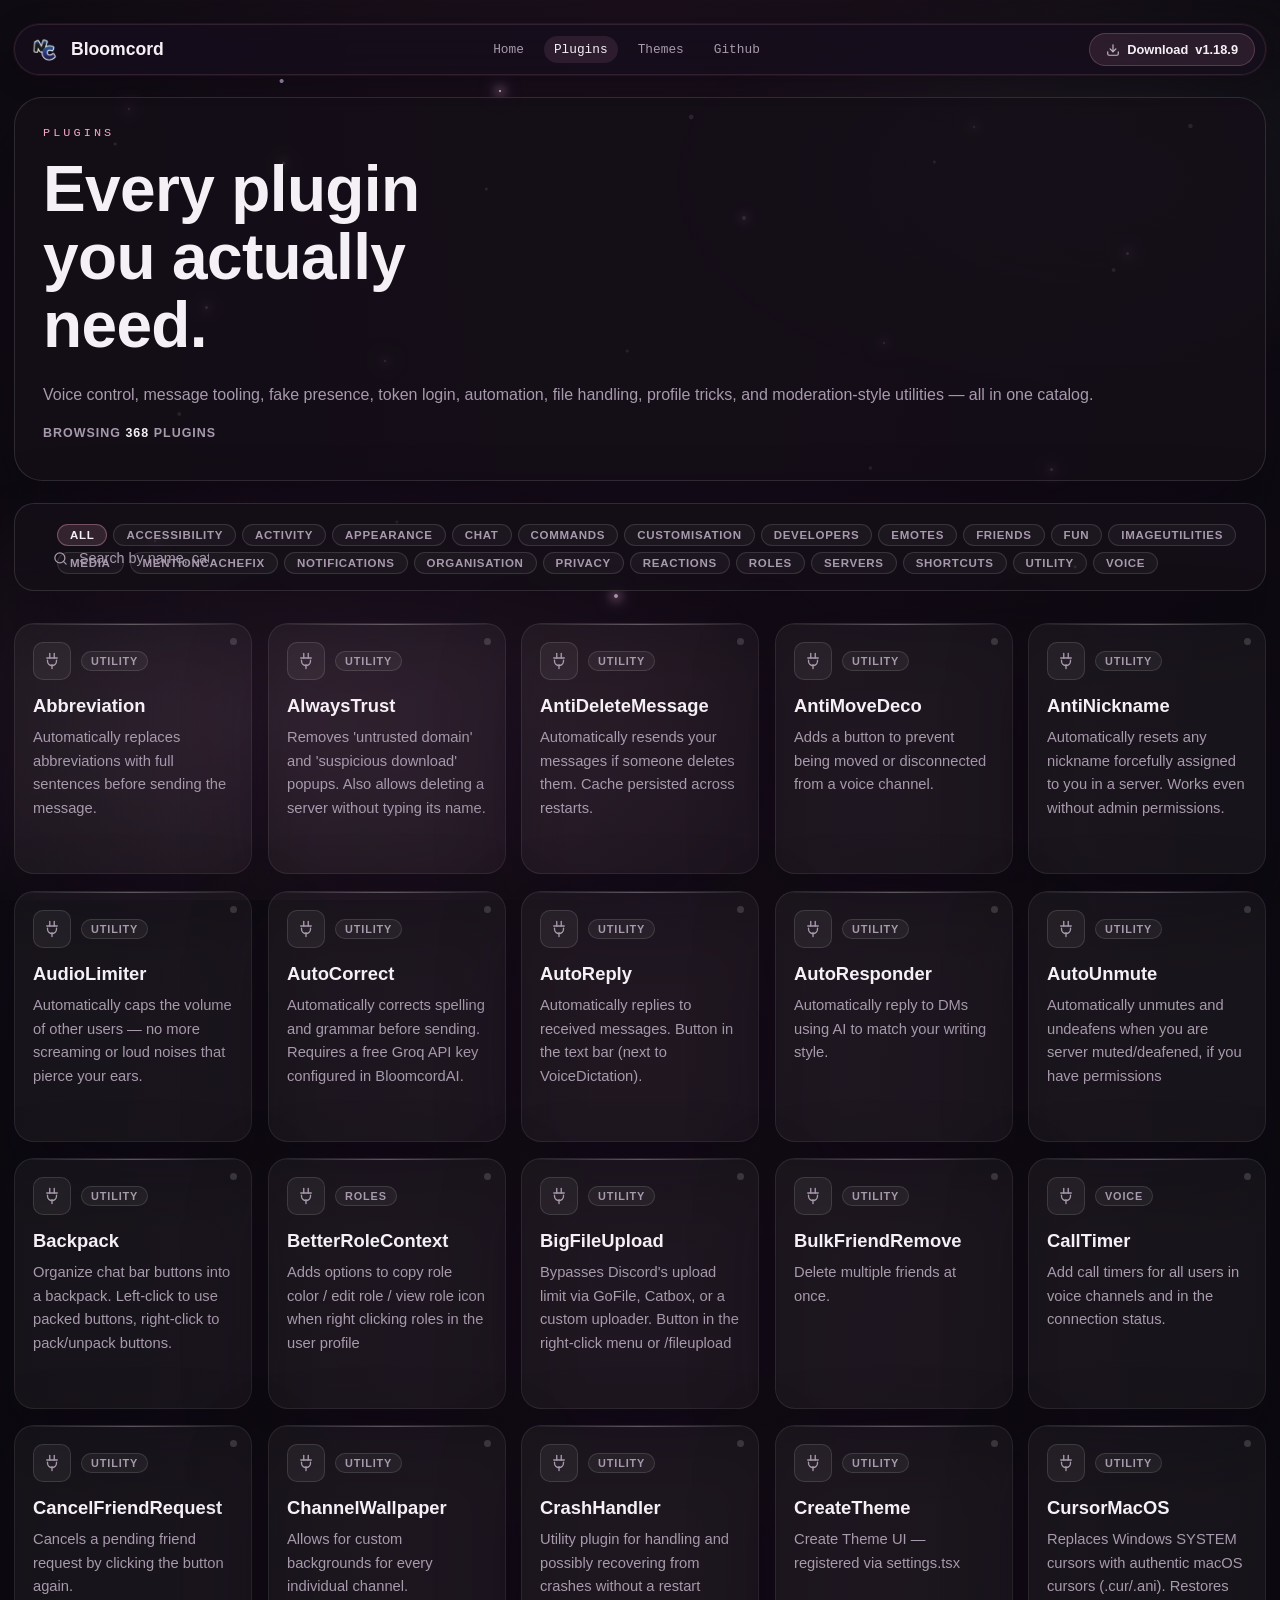
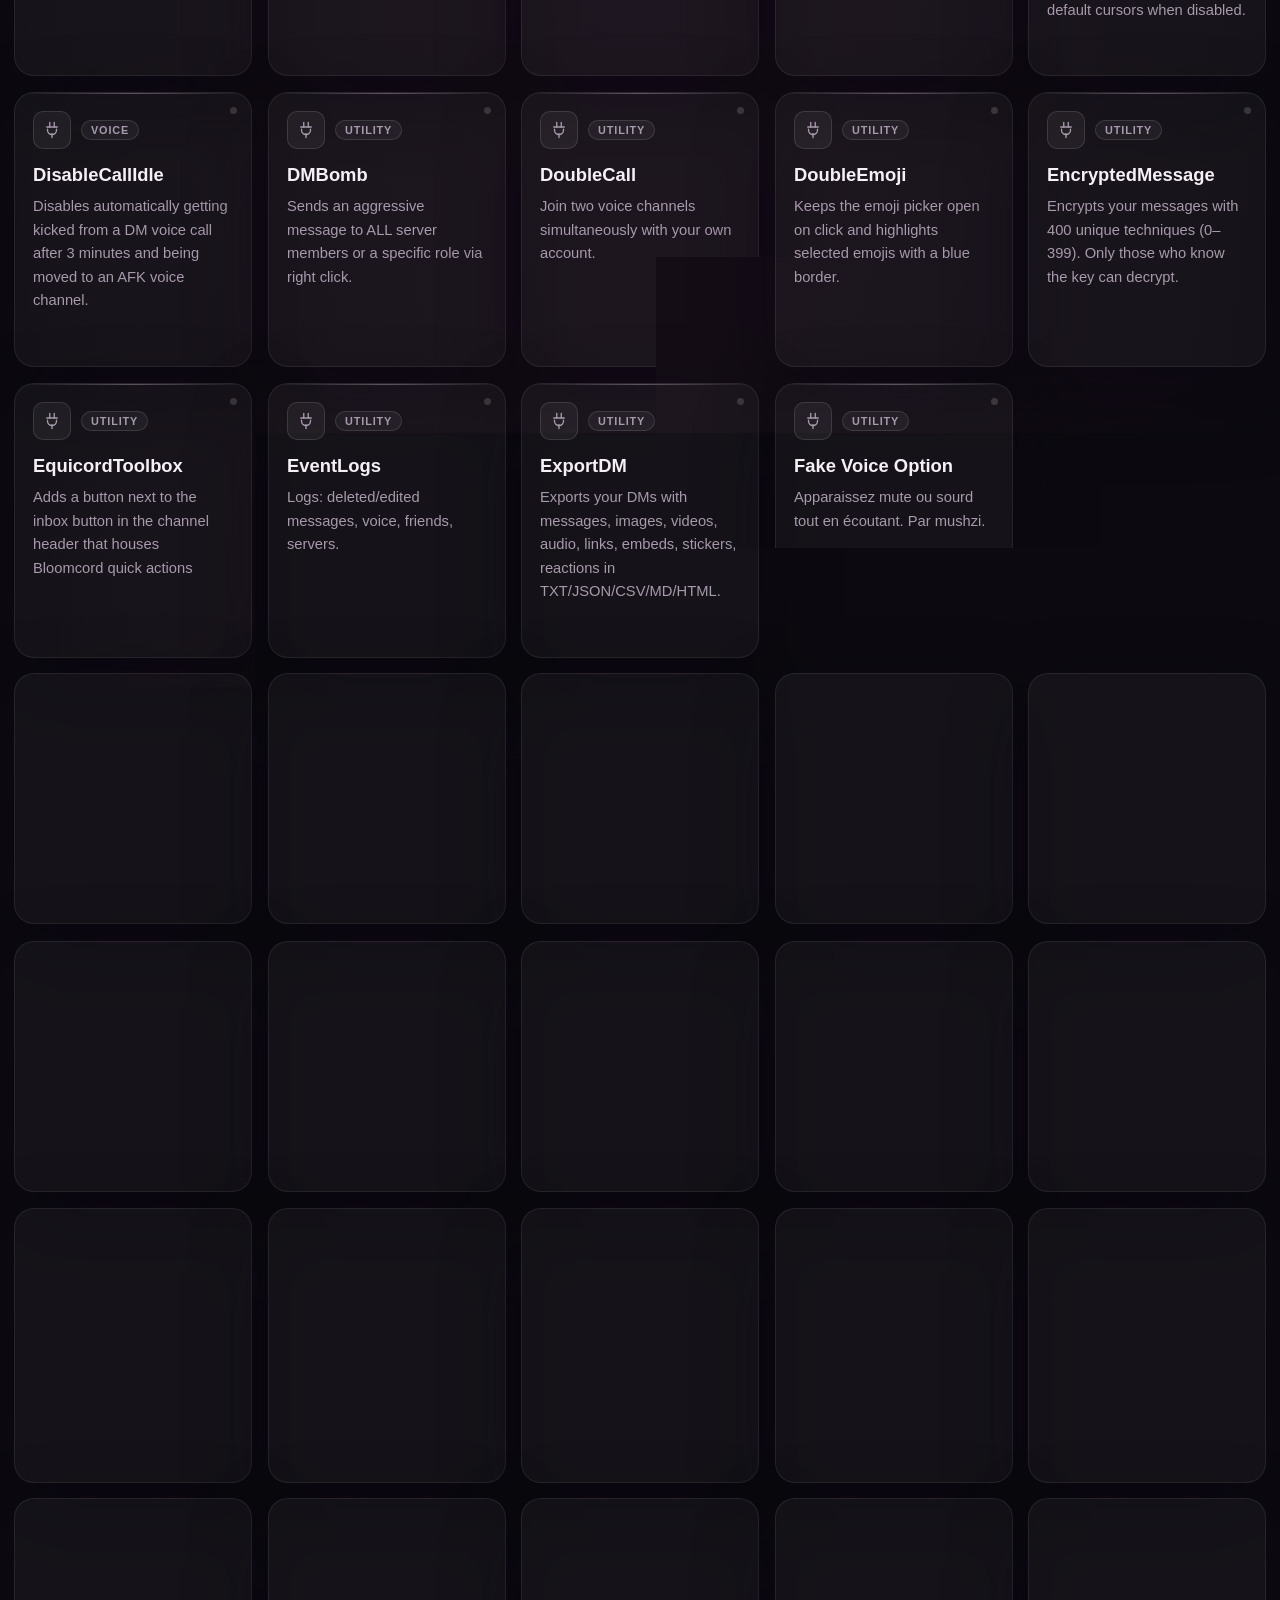
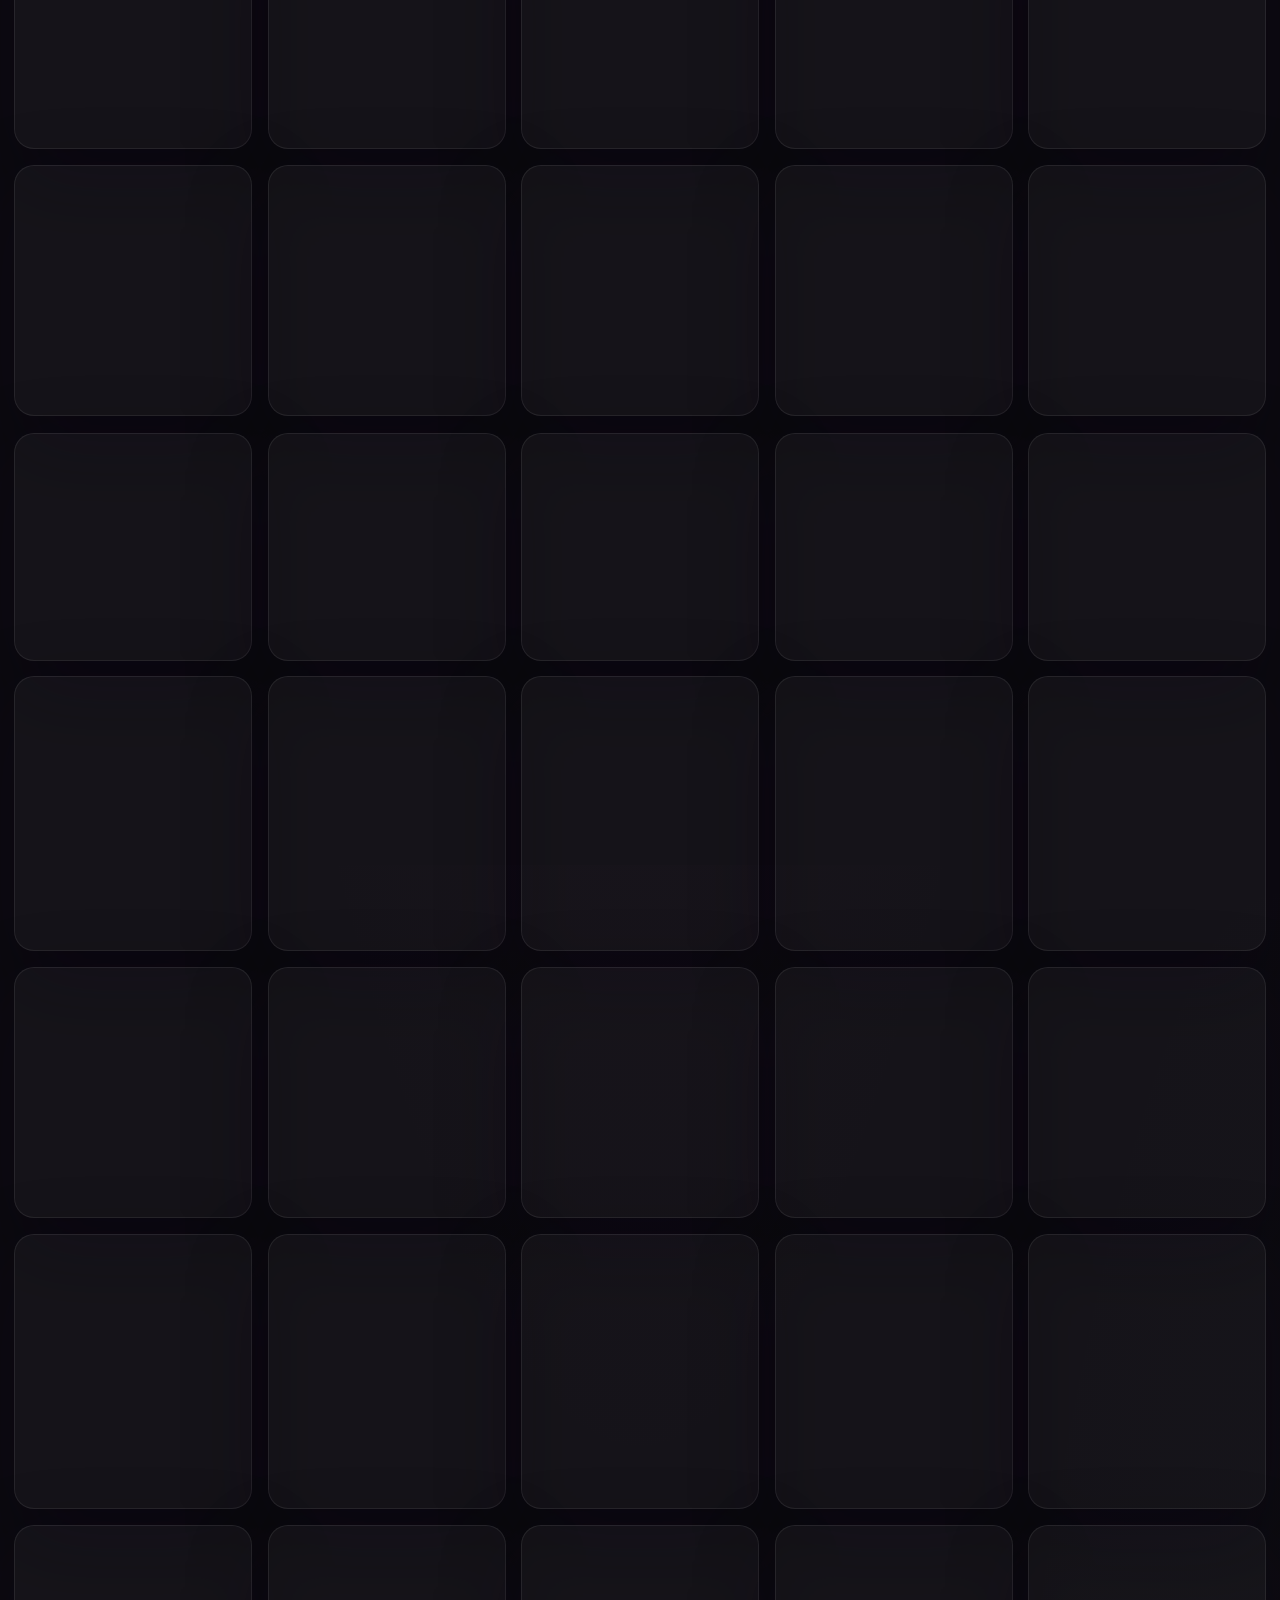
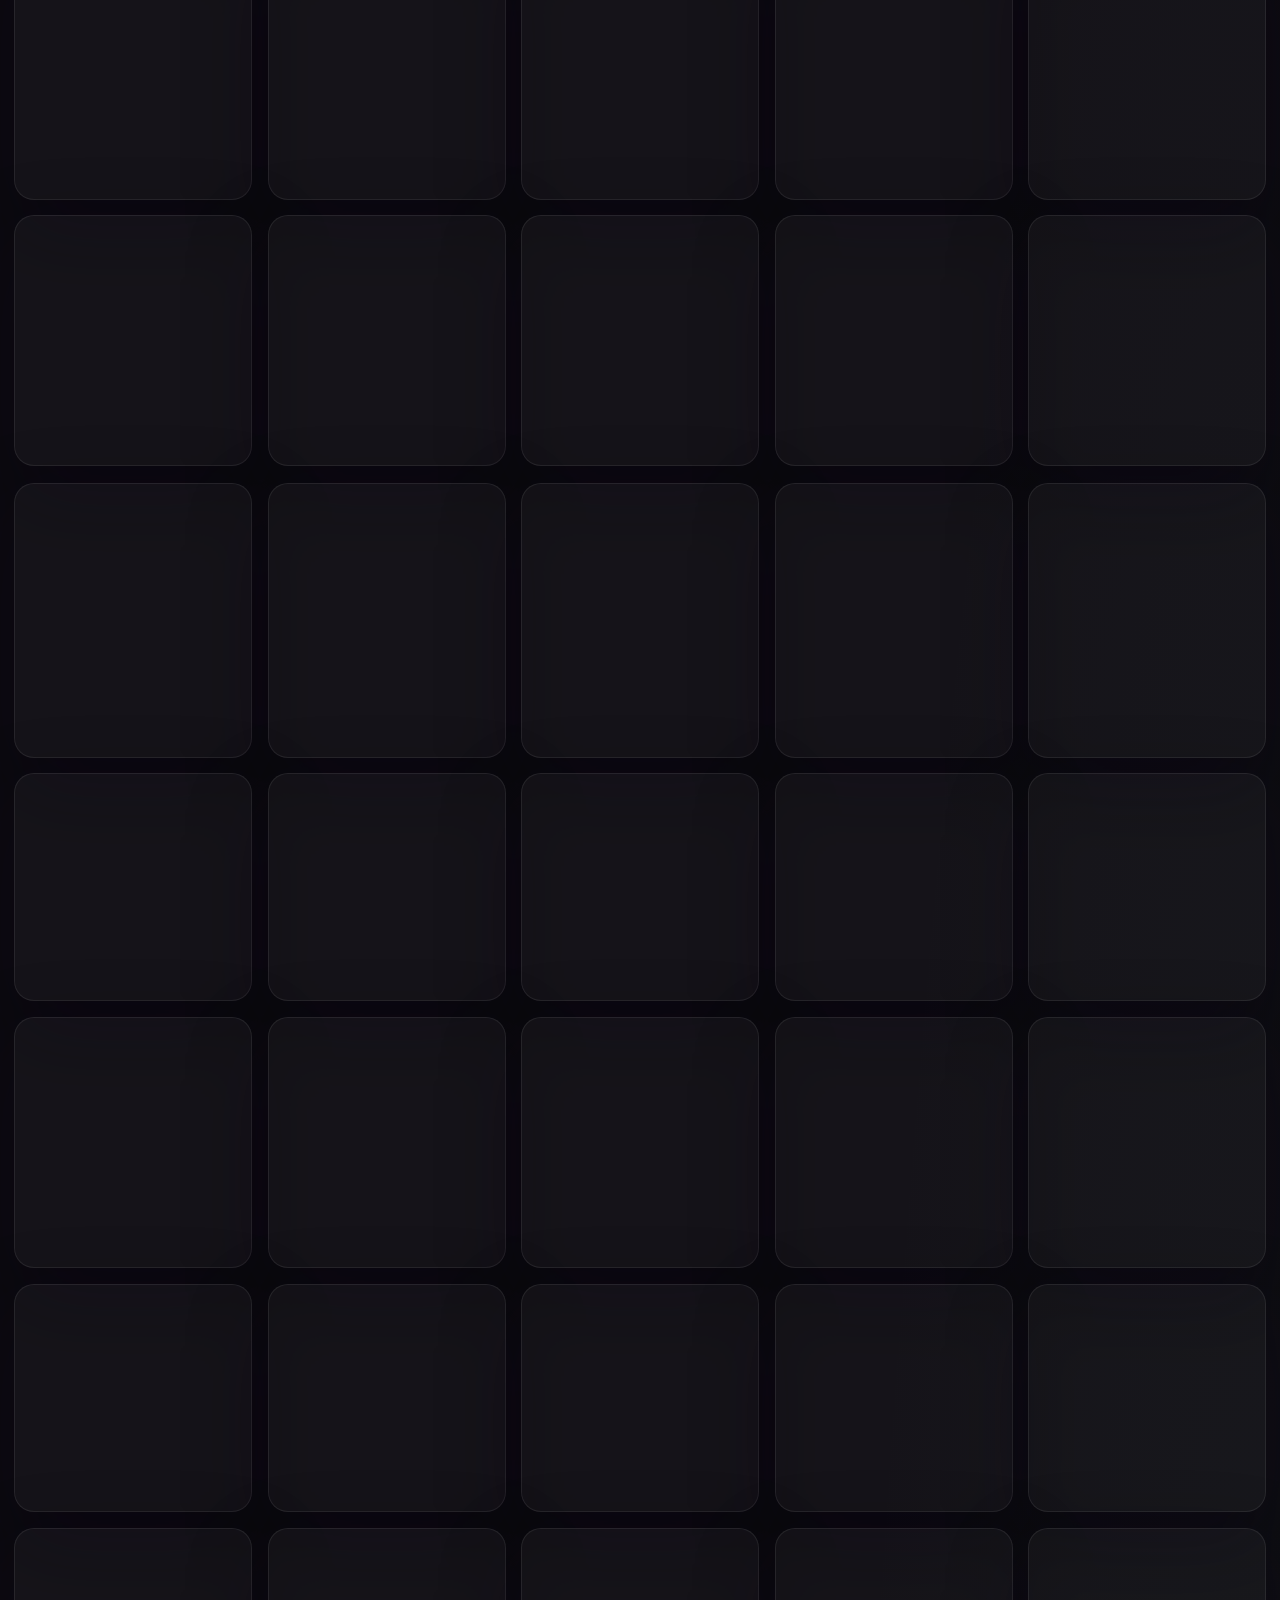
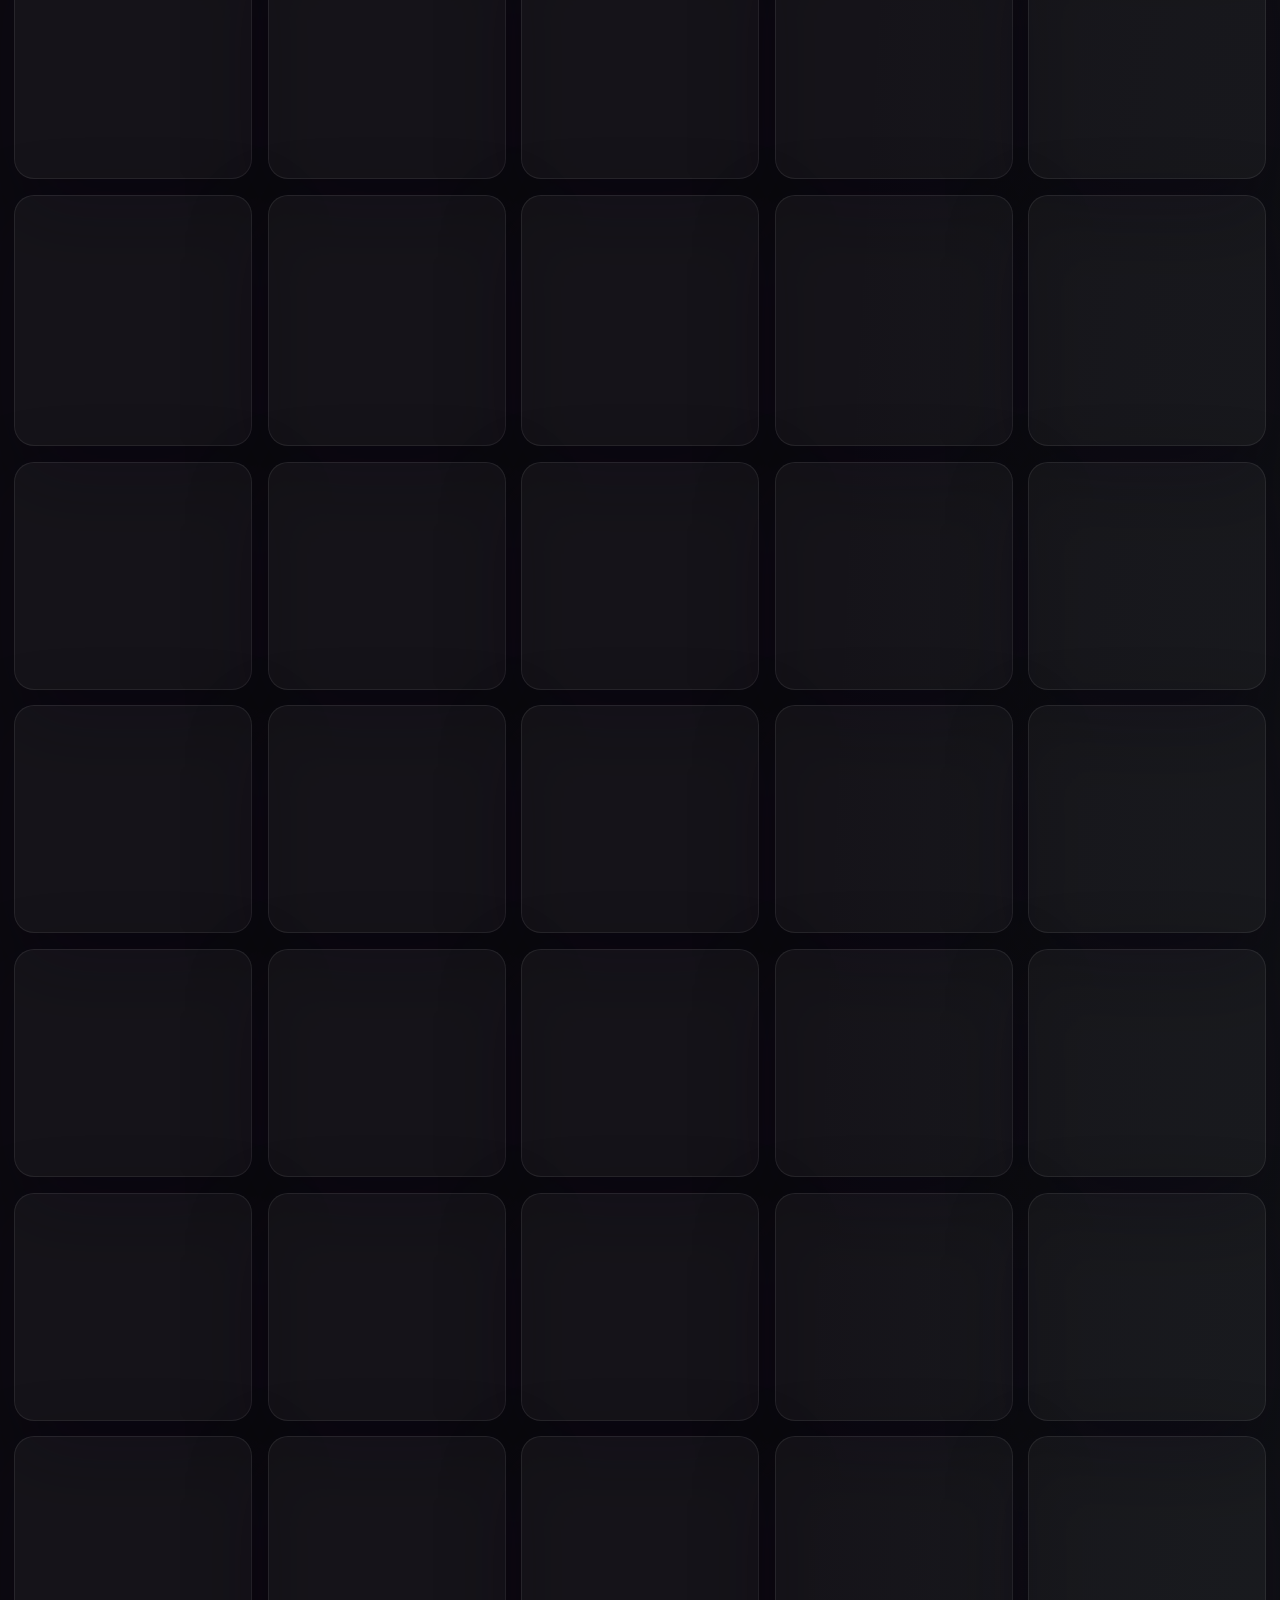
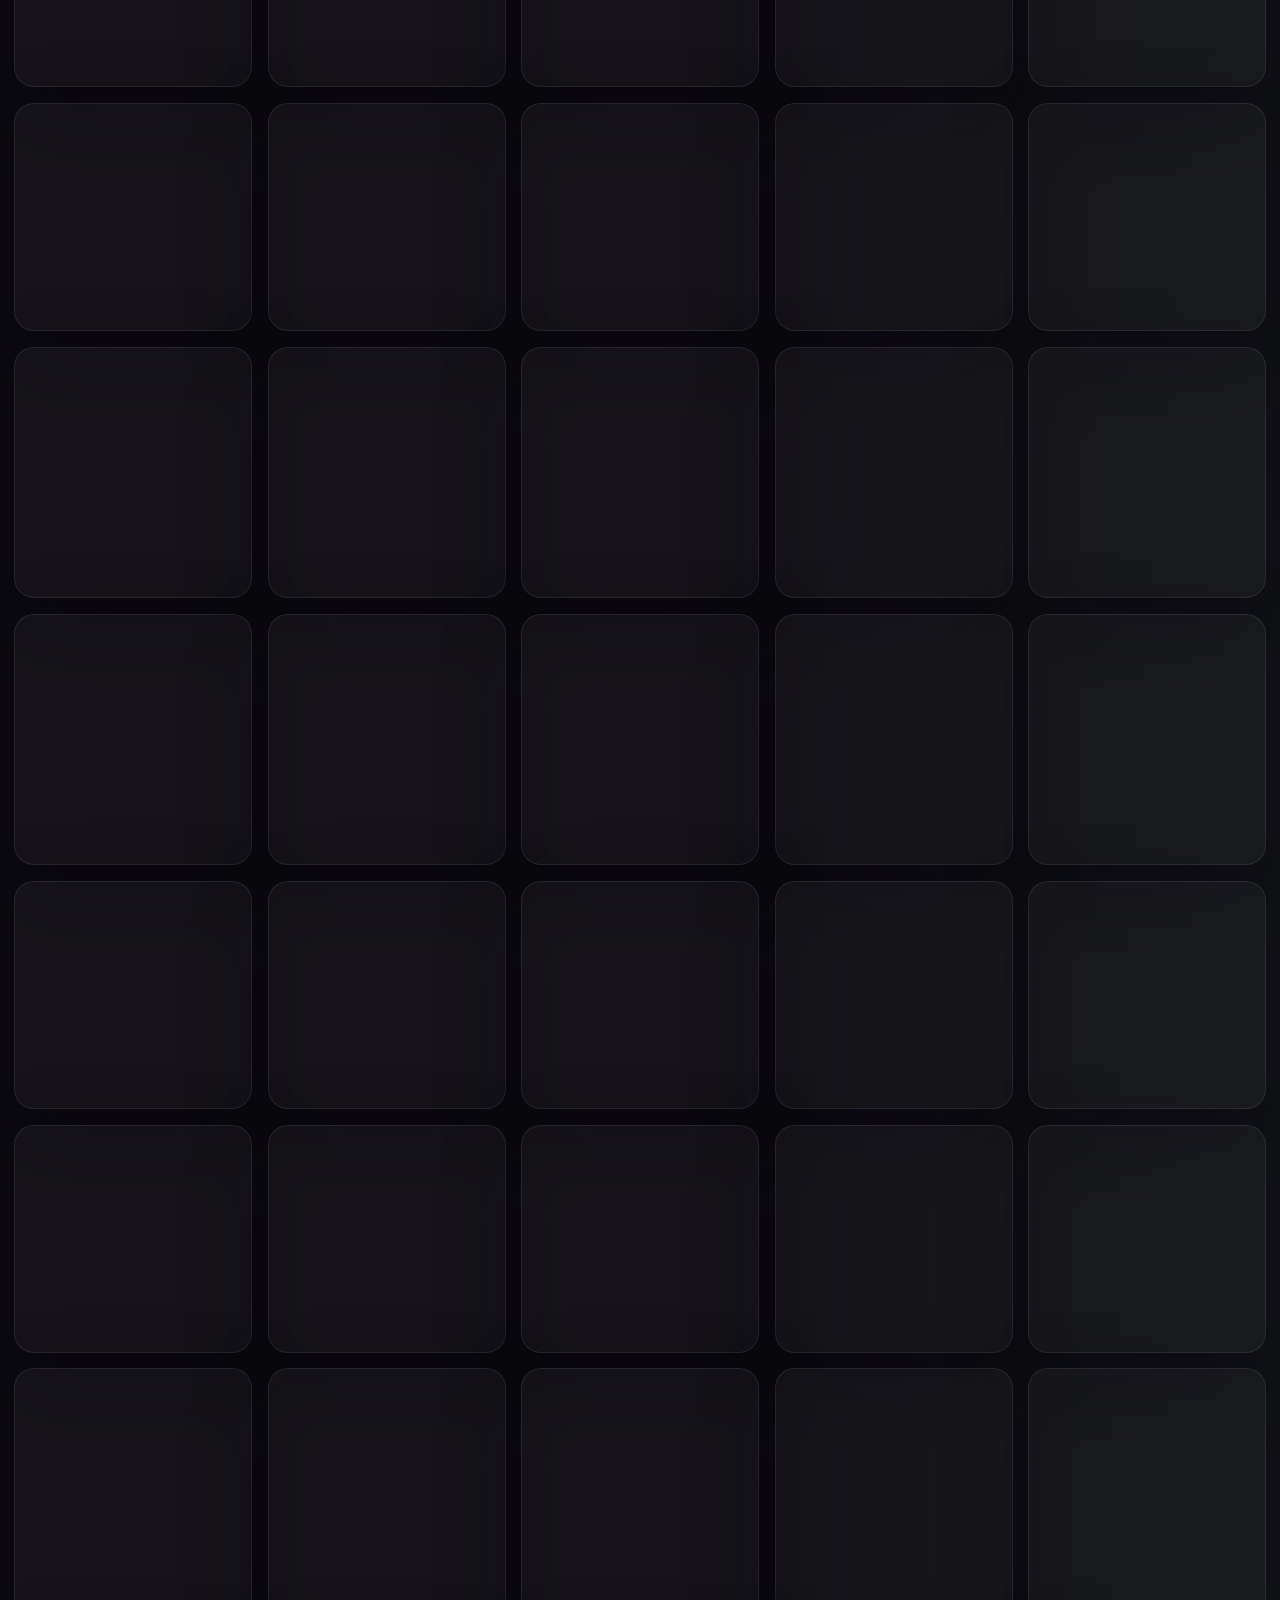
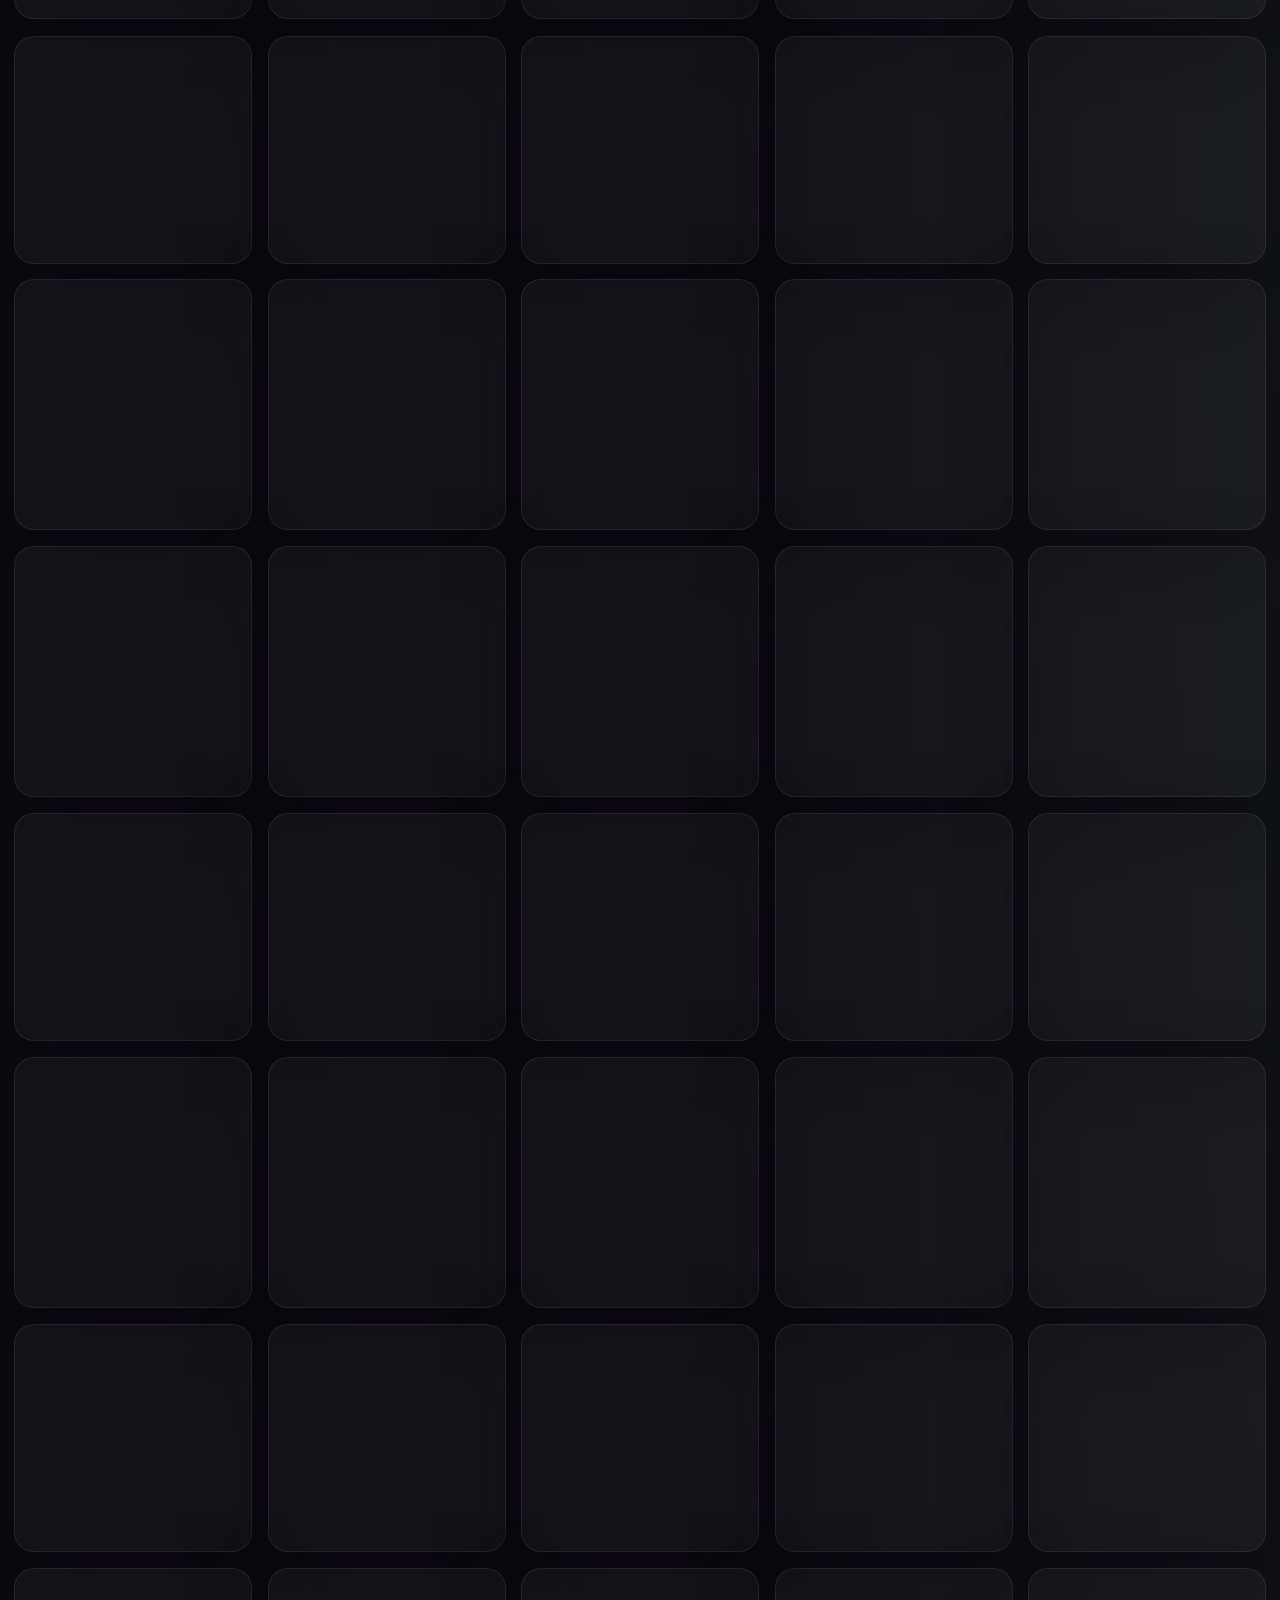
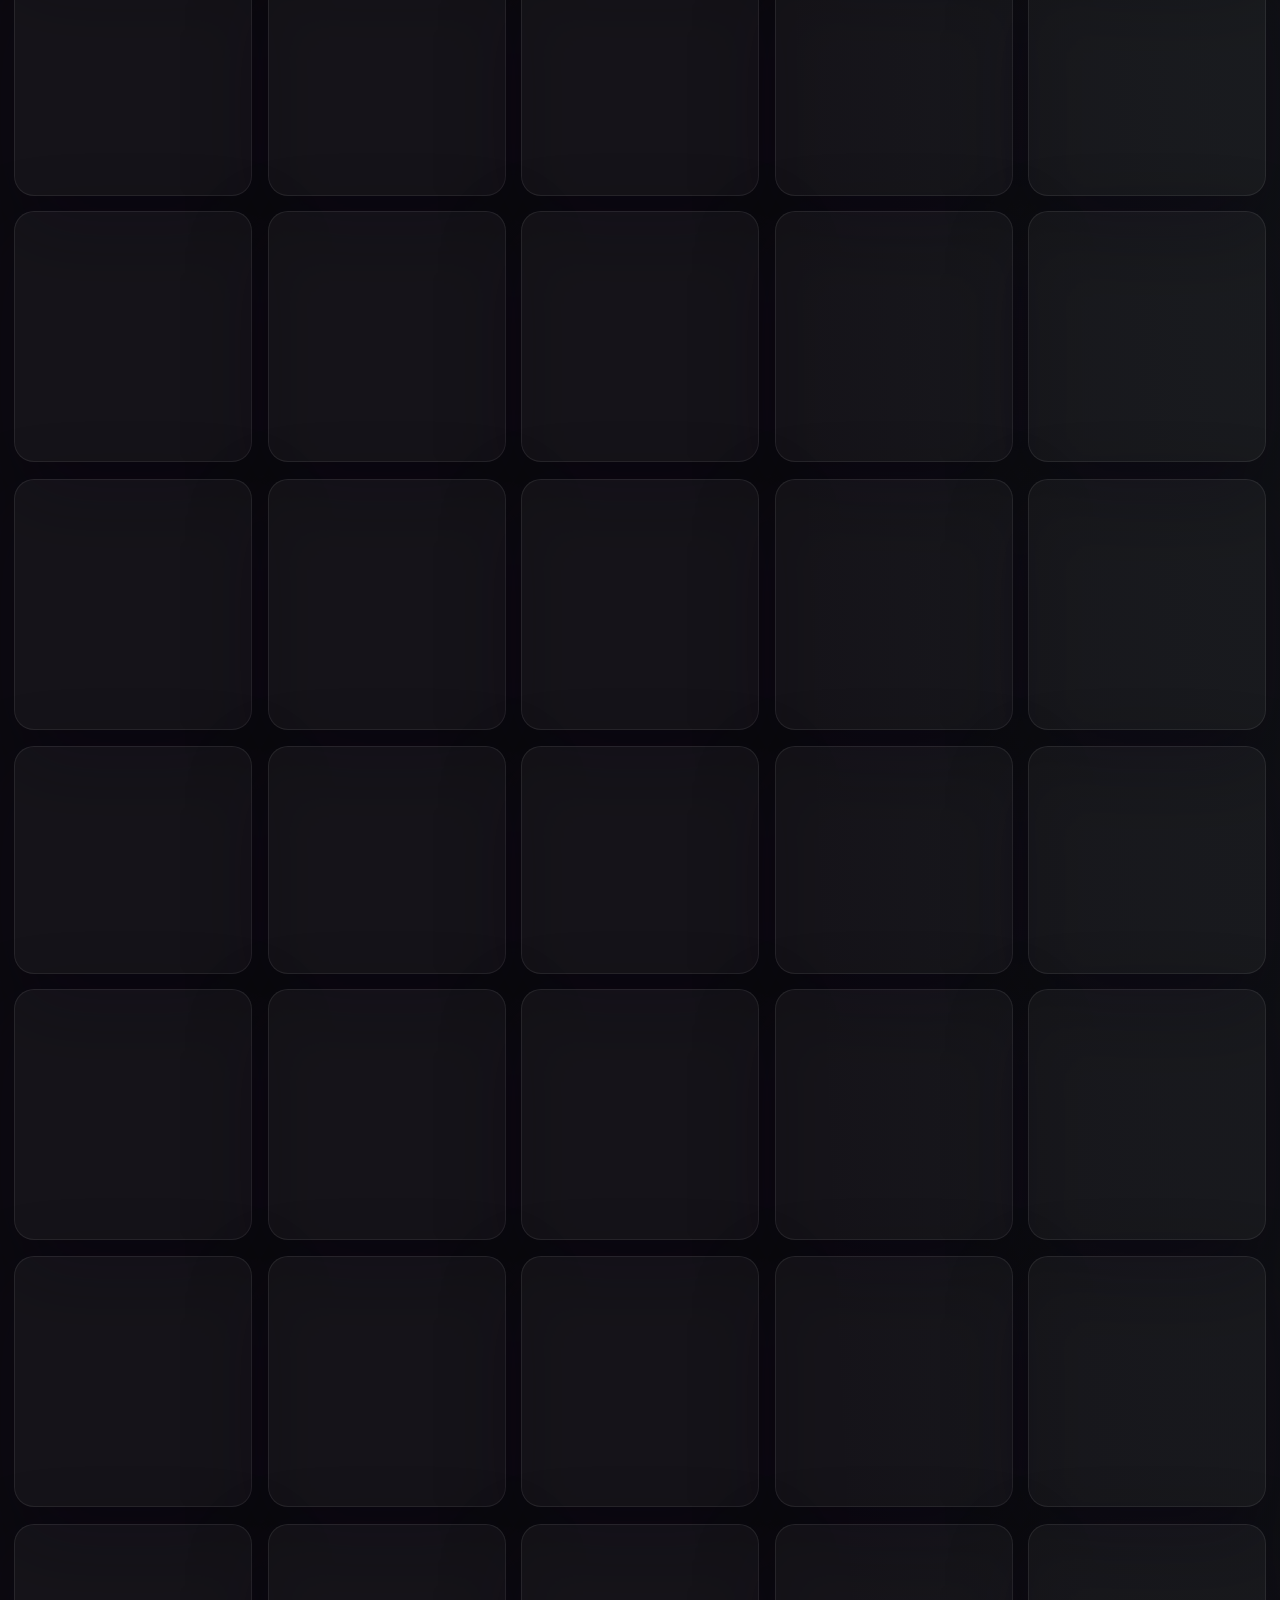
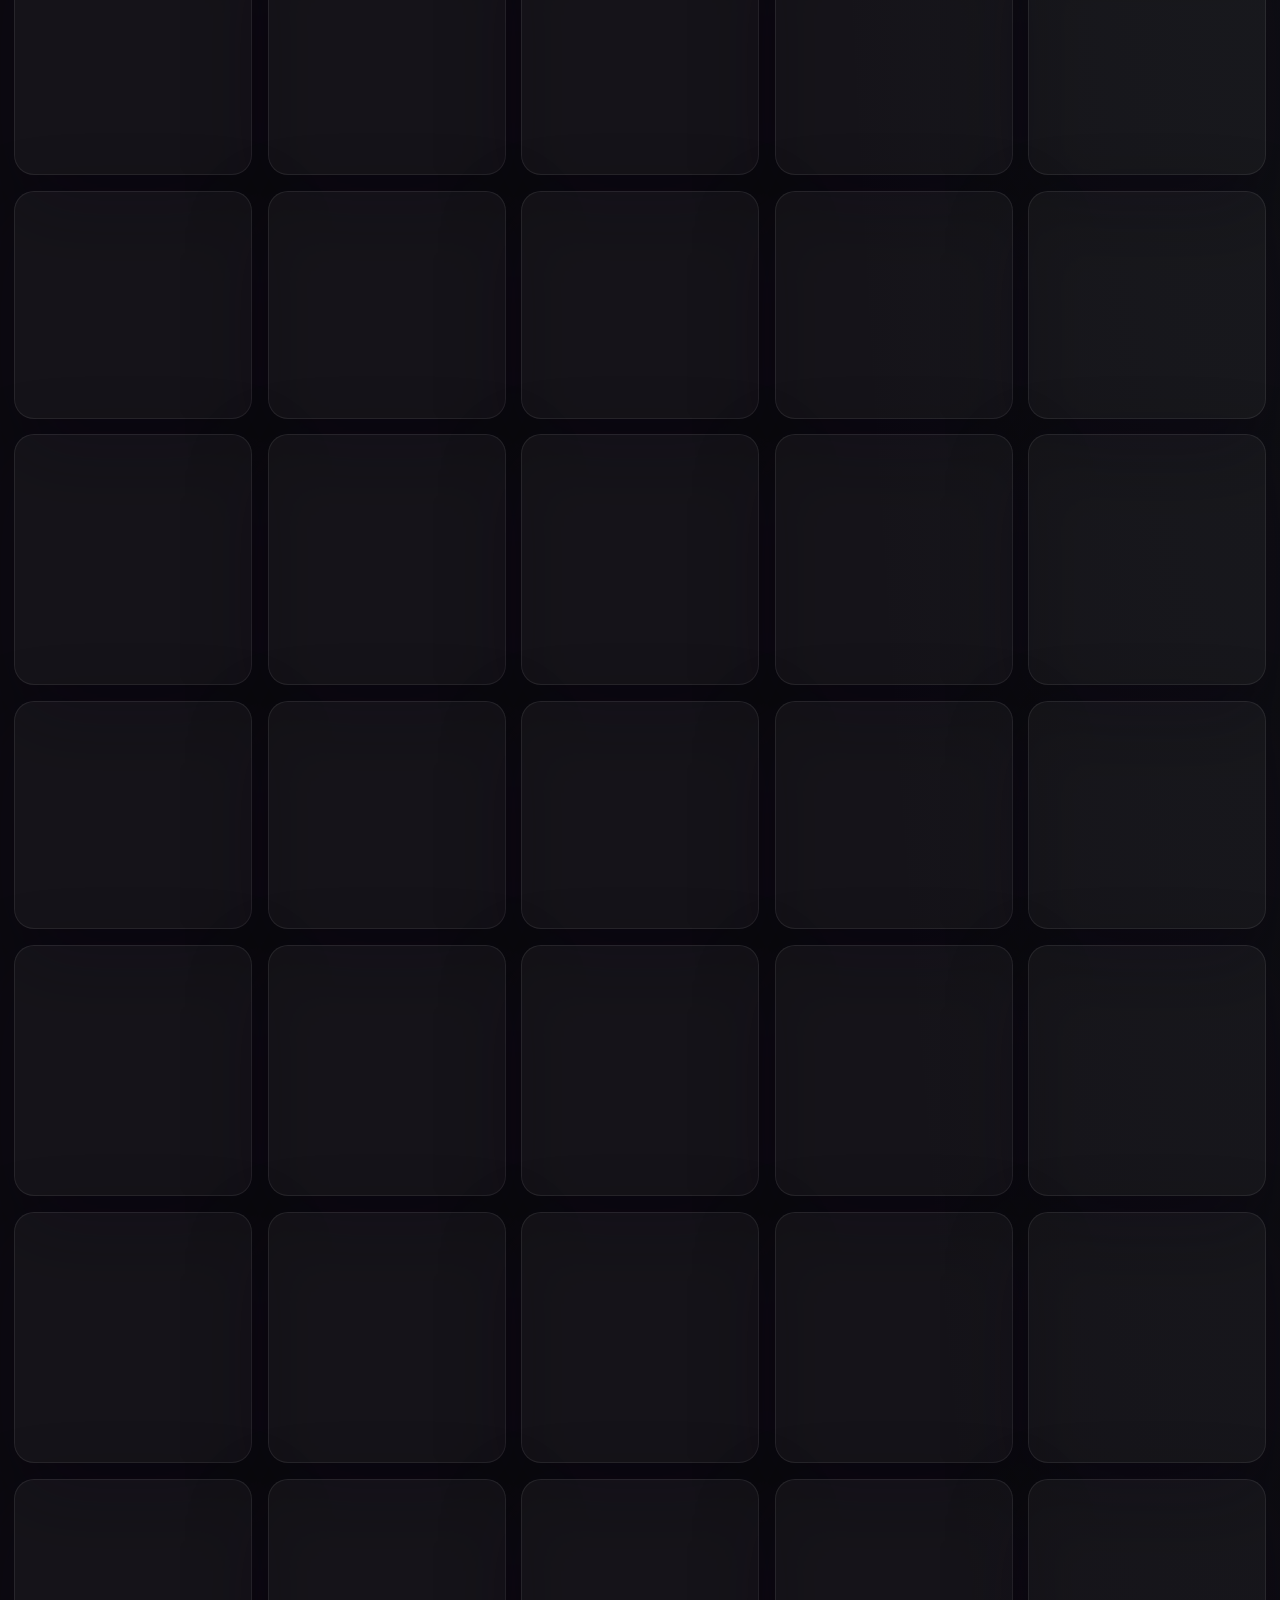
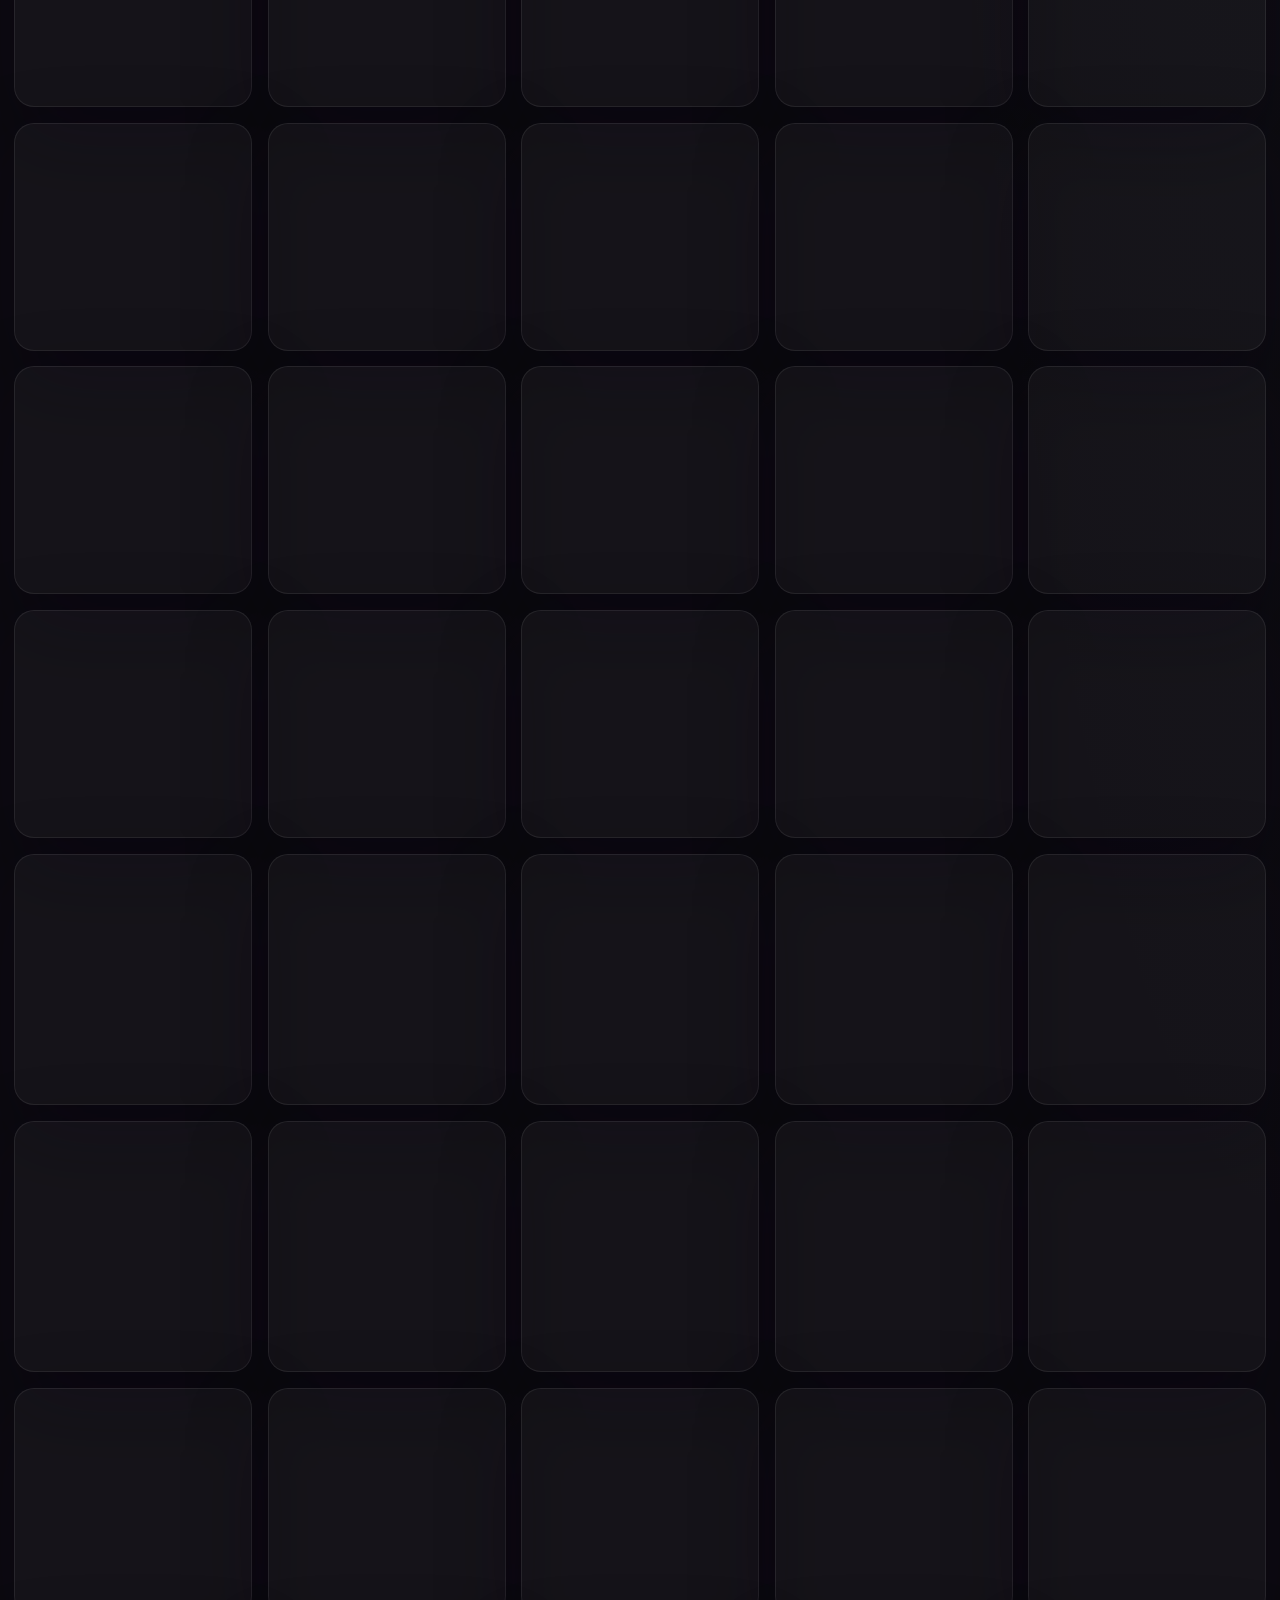
==== commit 6f2b9149: "Your custom message here" ====
--- a/plugins.html
+++ b/plugins.html
@@ -29,9 +29,7 @@
         <a href="index.html">Home</a>
         <a href="plugins.html" class="is-active">Plugins</a>
         <a href="themes.html">Themes</a>
-        <a href="community.html">Community</a>
-        <a href="project.html">Project</a>
-        <a href="github.html">Github</a>
+        <a href="https://github.com/RootCH2" target="_blank" rel="noopener noreferrer">Github</a>
       </nav>
       <a href="downloads/bloomcord-Installer.exe" download="bloomcord-Installer.exe" class="header-download-btn">
         <svg width="14" height="14" viewBox="0 0 24 24" fill="none" stroke="currentColor" stroke-width="2" stroke-linecap="round" stroke-linejoin="round">
@@ -58,9 +56,7 @@
           <a href="index.html">Home</a>
           <a href="plugins.html" class="is-active">Plugins</a>
           <a href="themes.html">Themes</a>
-          <a href="community.html">Community</a>
-          <a href="project.html">Project</a>
-          <a href="github.html">Github</a>
+          <a href="https://github.com/RootCH2" target="_blank" rel="noopener noreferrer">Github</a>
         </nav>
         <a href="downloads/bloomcord-Installer.exe" download="bloomcord-Installer.exe" class="mobile-nav-download">
           <svg width="14" height="14" viewBox="0 0 24 24" fill="none" stroke="currentColor" stroke-width="2.5" stroke-linecap="round" stroke-linejoin="round">
